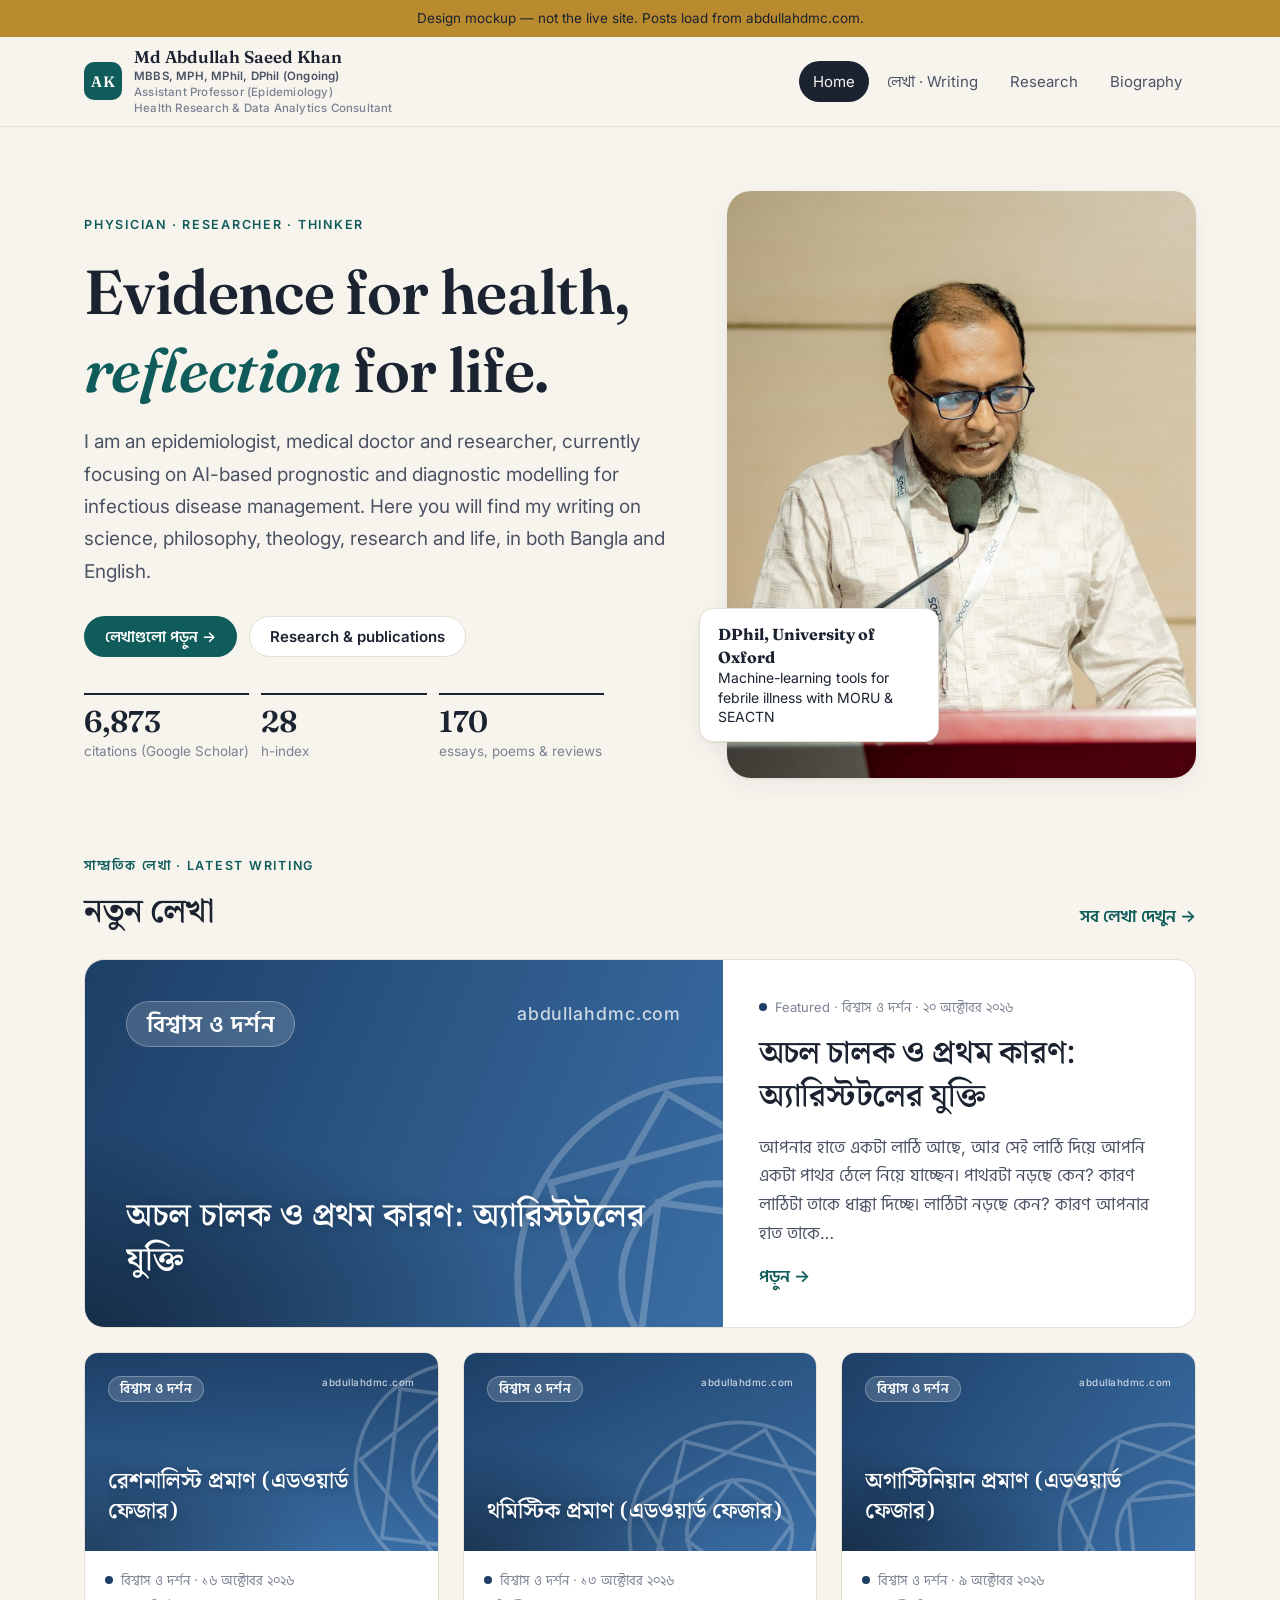
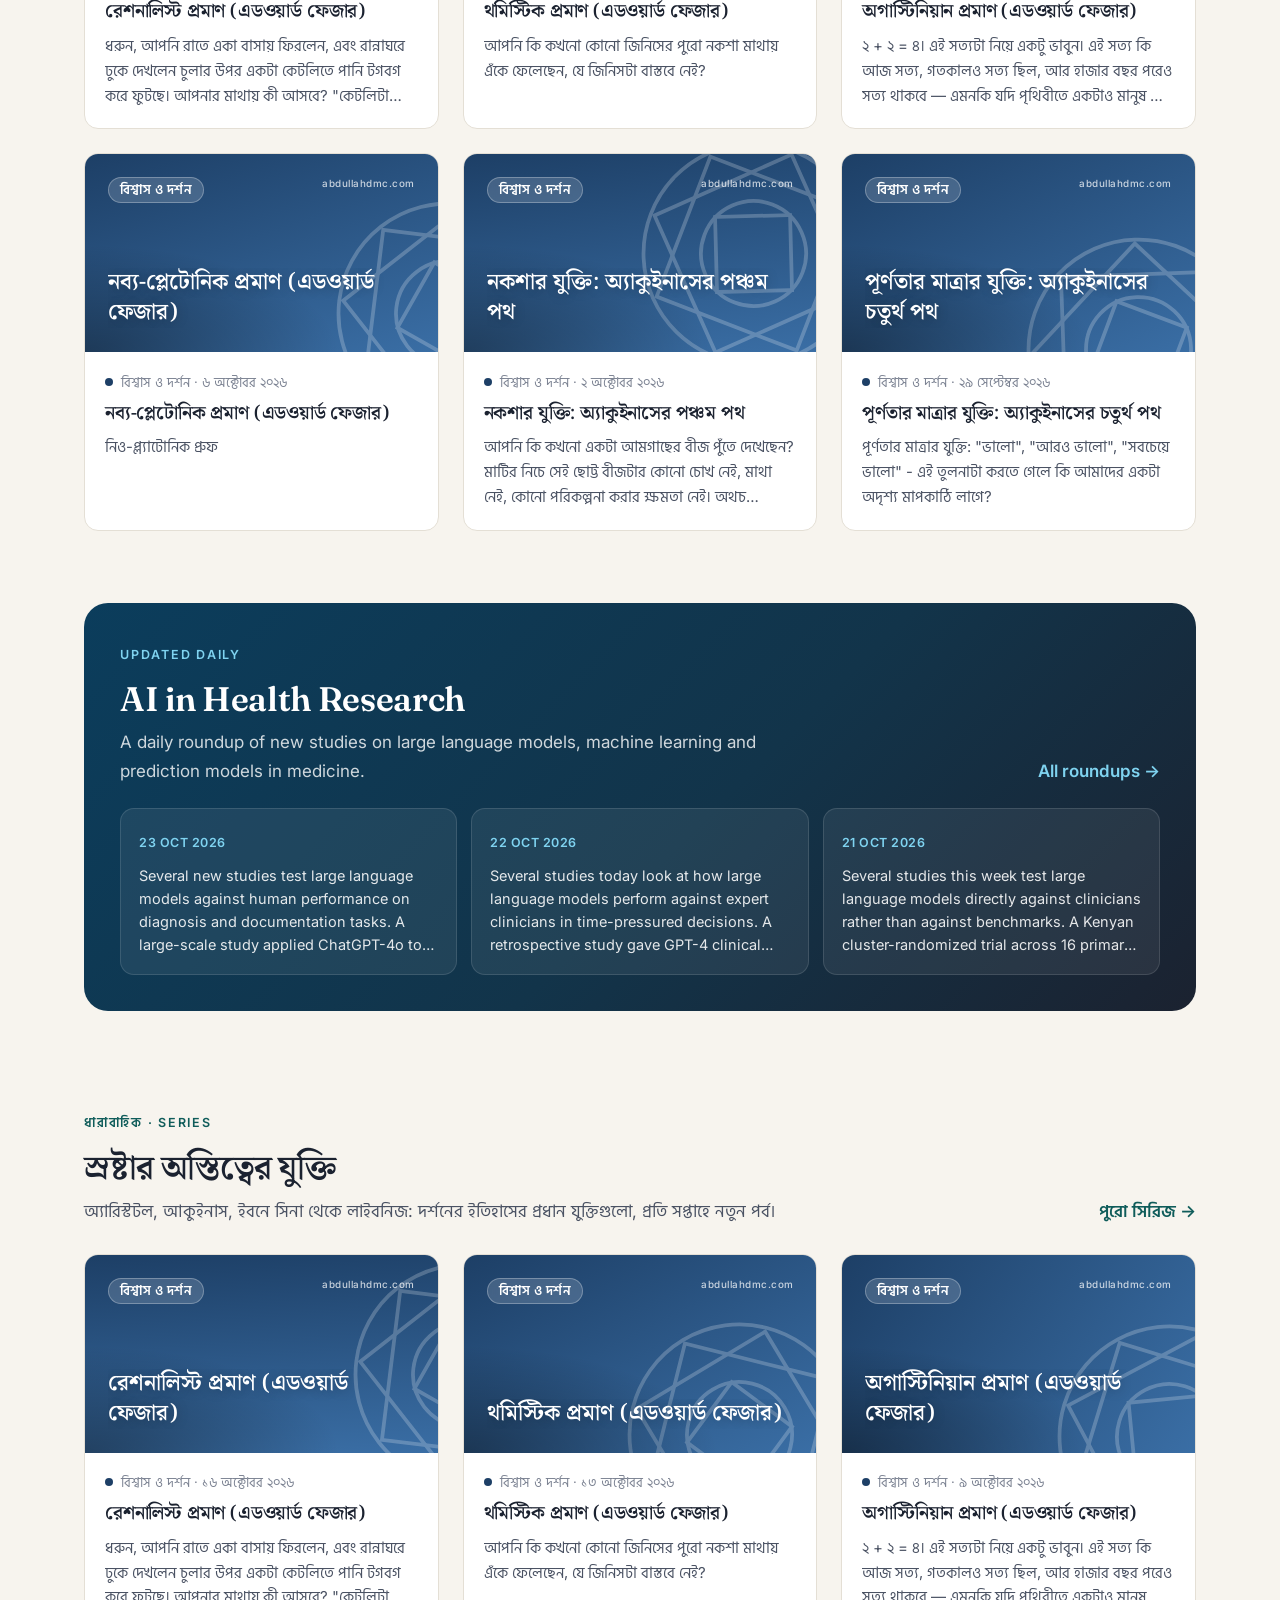
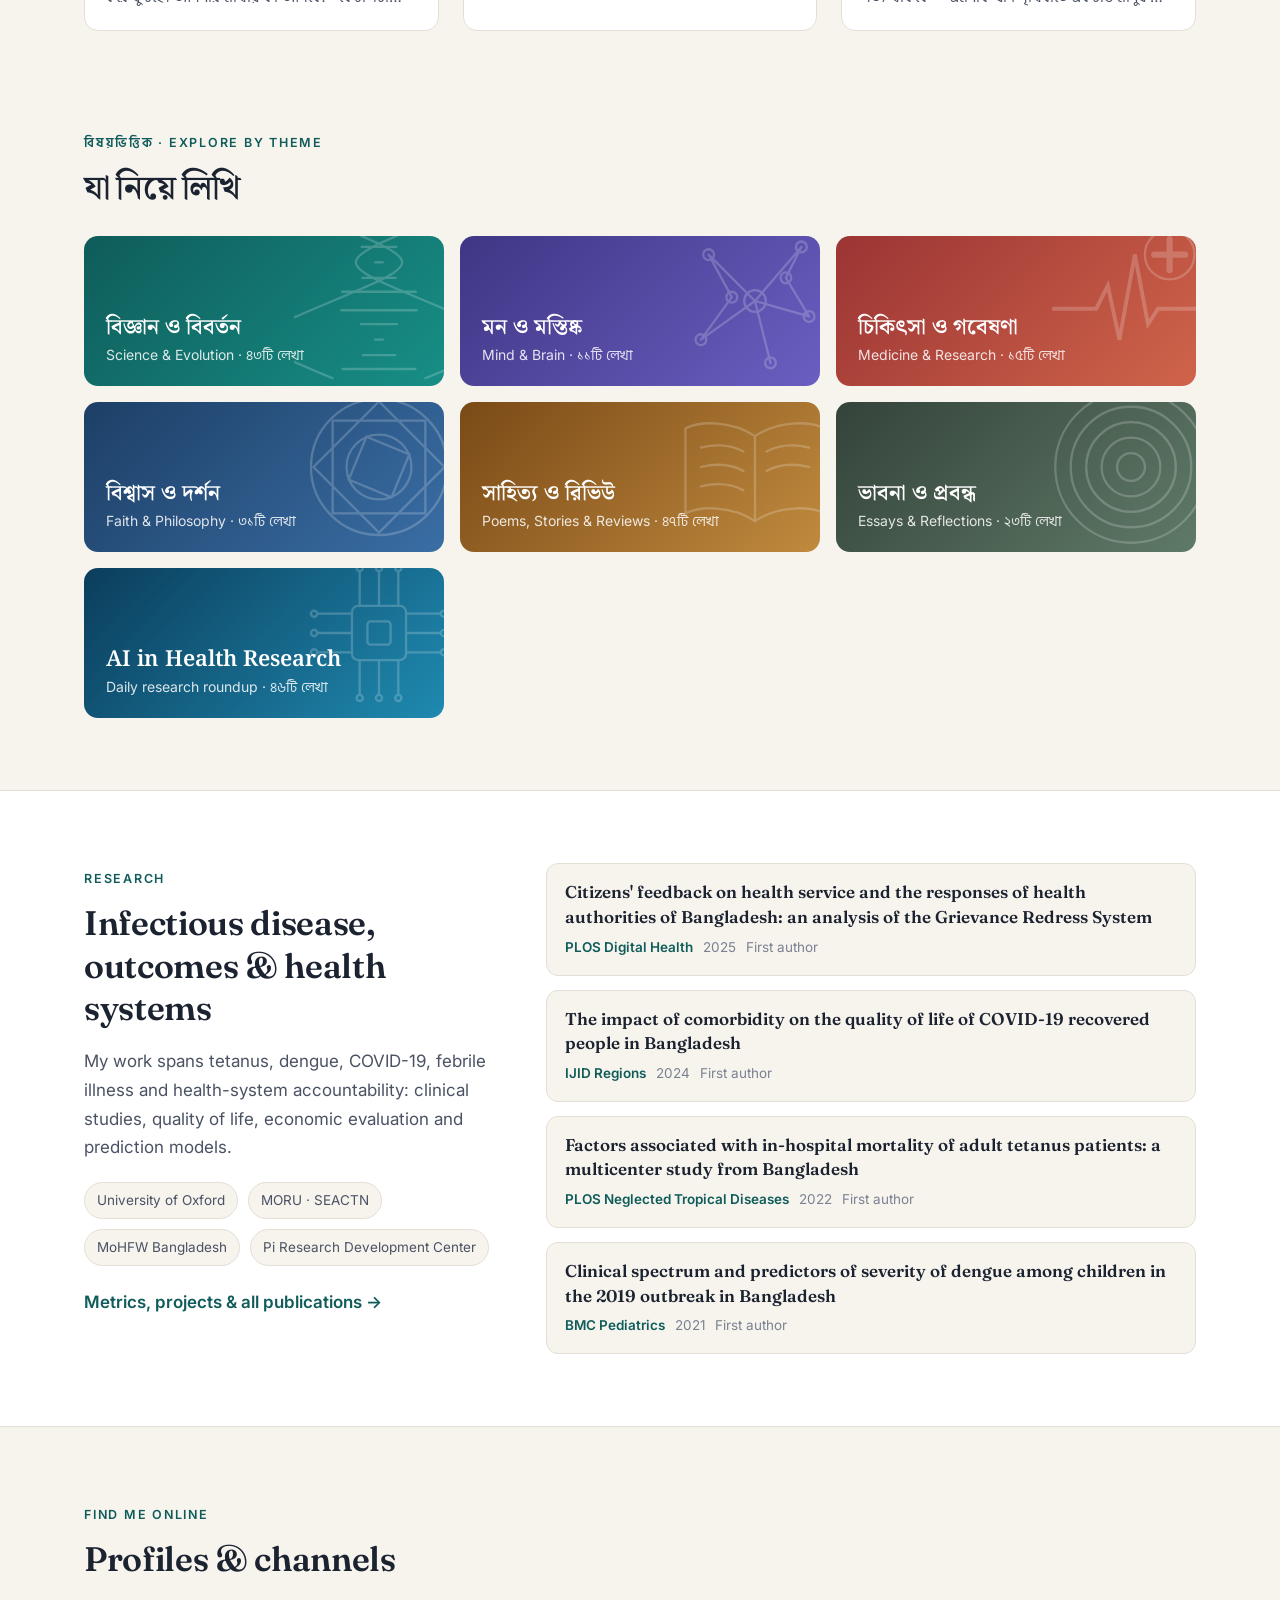
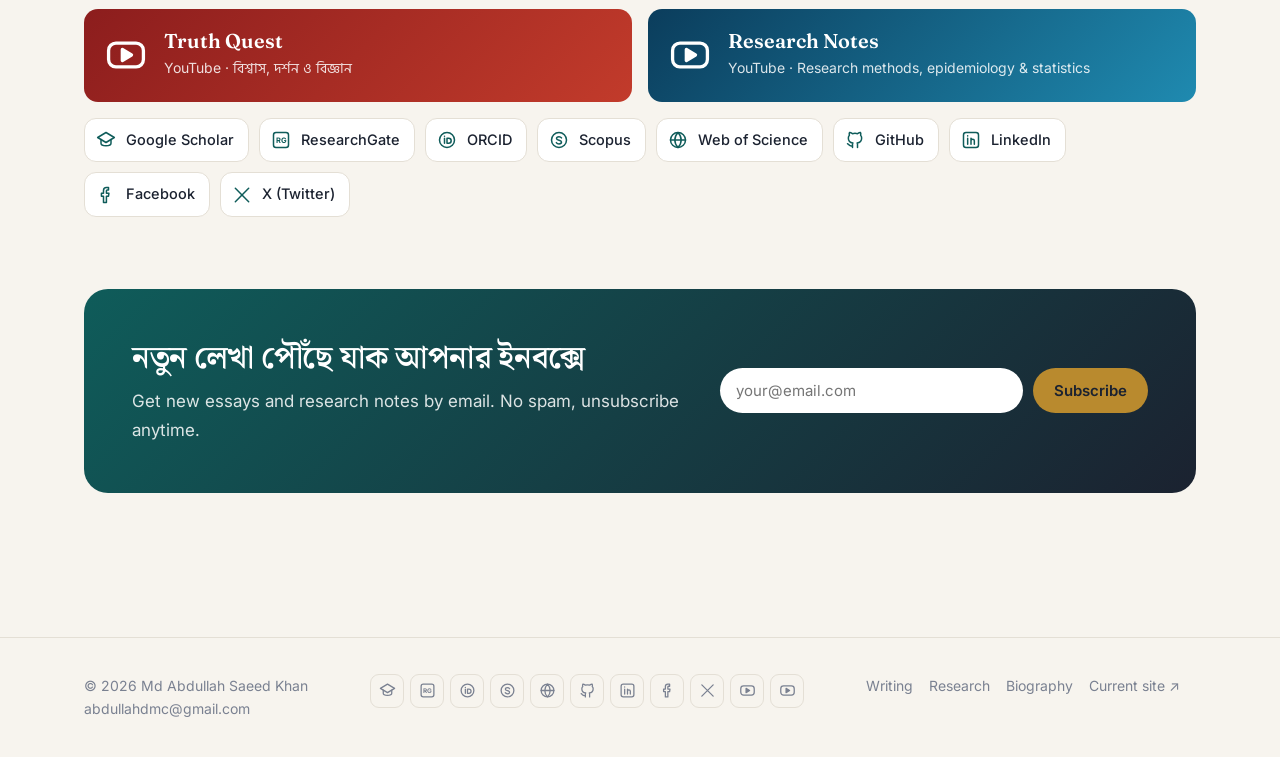
==== docs/index.html @ 5e027b59 "Drop the dot after Md in the name on every page Co-Authored-By: Claude Opus 5.5 <noreply@anthropic.c" ====
<!doctype html>
<html lang="en">
<head>
<meta charset="utf-8">
<meta name="viewport" content="width=device-width, initial-scale=1">
<title>Md Abdullah Saeed Khan</title>
<meta name="description" content="Physician, epidemiologist and writer. Research on infectious disease and public health, and essays in Bangla on science, mind and faith.">
<link rel="preconnect" href="https://fonts.googleapis.com"><link rel="preconnect" href="https://fonts.gstatic.com" crossorigin>
<link href="https://fonts.googleapis.com/css2?family=Fraunces:ital,opsz,wght@0,9..144,500;0,9..144,600;1,9..144,500&family=Hind+Siliguri:wght@400;500;600&family=Inter:wght@400;500;600&family=Noto+Serif+Bengali:wght@500;600&display=swap" rel="stylesheet">
<link rel="stylesheet" href="assets/style.css">
</head>
<body>
<div id="site-header"></div>

<section class="hero"><div class="wrap hero-grid">
  <div>
    <span class="eyebrow">Physician · Researcher · Thinker</span>
    <h1>Evidence for health,<br><em>reflection</em> for life.</h1>
    <p class="lede">I am an epidemiologist, medical doctor and researcher, currently focusing on AI-based prognostic and diagnostic modelling for infectious disease management. Here you will find my writing on science, philosophy, theology, research and life, in both Bangla and English.</p>
    <div class="hero-actions">
      <a class="btn btn-primary" href="writing.html">লেখাগুলো পড়ুন →</a>
      <a class="btn btn-ghost" href="research.html">Research &amp; publications</a>
    </div>
    <div class="stats">
      <div class="stat"><b id="cites">6,873</b><span>citations (Google Scholar)</span></div>
      <div class="stat"><b id="hidx">28</b><span>h-index</span></div>
      <div class="stat"><b id="post-count">160</b><span>essays, poems &amp; reviews</span></div>
    </div>
  </div>
  <div class="hero-visual">
    <div class="portrait photo" style="background-image:url(assets/portrait.jpg)" role="img" aria-label="Dr. Md Abdullah Saeed Khan speaking at a conference"></div>
    <div class="badge"><b>DPhil, University of Oxford</b>Machine-learning tools for febrile illness with MORU &amp; SEACTN</div>
  </div>
</div></section>

<section class="section" style="padding-top:32px"><div class="wrap">
  <div class="section-head">
    <div><span class="eyebrow">সাম্প্রতিক লেখা · Latest writing</span><h2>নতুন লেখা</h2></div>
    <a class="link-more" href="writing.html">সব লেখা দেখুন →</a>
  </div>
  <div id="feature"></div>
  <div class="grid" id="latest"></div>
</div></section>

<section class="section" style="padding-top:0"><div class="wrap">
  <div class="ai-strip">
    <div class="section-head" style="margin-bottom:0">
      <div><span class="eyebrow">Updated daily</span><h2>AI in Health Research</h2>
        <p style="margin:8px 0 0;opacity:.8;max-width:40em">A daily roundup of new studies on large language models, machine learning and prediction models in medicine.</p></div>
      <a class="link-more" href="writing.html?theme=ai">All roundups →</a>
    </div>
    <div class="ai-list" id="ai-list"></div>
  </div>
</div></section>

<section class="section" style="padding-top:24px"><div class="wrap">
  <div class="section-head">
    <div><span class="eyebrow">ধারাবাহিক · Series</span><h2>স্রষ্টার অস্তিত্বের যুক্তি</h2>
      <p style="margin:8px 0 0;color:var(--ink-2)">অ্যারিস্টটল, আকুইনাস, ইবনে সিনা থেকে লাইবনিজ: দর্শনের ইতিহাসের প্রধান যুক্তিগুলো, প্রতি সপ্তাহে নতুন পর্ব।</p></div>
    <a class="link-more" href="writing.html?tag=স্রষ্টার অস্তিত্বের যুক্তি">পুরো সিরিজ →</a>
  </div>
  <div class="grid" id="series"></div>
</div></section>

<section class="section" style="padding-top:24px"><div class="wrap">
  <div class="section-head"><div><span class="eyebrow">বিষয়ভিত্তিক · Explore by theme</span><h2>যা নিয়ে লিখি</h2></div></div>
  <div class="themes" id="themes"></div>
</div></section>

<section class="section band" id="research"><div class="wrap research">
  <div class="intro">
    <span class="eyebrow">Research</span>
    <h2 style="font-size:clamp(26px,3.2vw,34px);margin:10px 0 14px">Infectious disease, outcomes &amp; health systems</h2>
    <p>My work spans tetanus, dengue, COVID-19, febrile illness and health-system accountability: clinical studies, quality of life, economic evaluation and prediction models.</p>
    <div class="affil"><span>University of Oxford</span><span>MORU · SEACTN</span><span>MoHFW Bangladesh</span><span>Pi Research Development Center</span></div>
    <p style="margin-top:22px"><a class="link-more" href="research.html">Metrics, projects &amp; all publications →</a></p>
  </div>
  <ul class="pubs">
    <li class="pub"><a href="https://doi.org/10.1371/journal.pdig.0000967" target="_blank" rel="noopener"><span class="pub-title">Citizens' feedback on health service and the responses of health authorities of Bangladesh: an analysis of the Grievance Redress System</span>
      <div class="pub-meta"><span class="j">PLOS Digital Health</span><span>2025</span><span>First author</span></div></a></li>
    <li class="pub"><a href="https://doi.org/10.1016/j.ijregi.2024.03.006" target="_blank" rel="noopener"><span class="pub-title">The impact of comorbidity on the quality of life of COVID-19 recovered people in Bangladesh</span>
      <div class="pub-meta"><span class="j">IJID Regions</span><span>2024</span><span>First author</span></div></a></li>
    <li class="pub"><a href="https://doi.org/10.1371/journal.pntd.0010235" target="_blank" rel="noopener"><span class="pub-title">Factors associated with in-hospital mortality of adult tetanus patients: a multicenter study from Bangladesh</span>
      <div class="pub-meta"><span class="j">PLOS Neglected Tropical Diseases</span><span>2022</span><span>First author</span></div></a></li>
    <li class="pub"><a href="https://doi.org/10.1186/s12887-021-02947-y" target="_blank" rel="noopener"><span class="pub-title">Clinical spectrum and predictors of severity of dengue among children in the 2019 outbreak in Bangladesh</span>
      <div class="pub-meta"><span class="j">BMC Pediatrics</span><span>2021</span><span>First author</span></div></a></li>
  </ul>
</div></section>

<section class="section"><div class="wrap">
  <div class="section-head"><div><span class="eyebrow">Find me online</span><h2>Profiles &amp; channels</h2></div></div>
  <div class="yt" id="yt"></div>
  <div class="links-row" id="all-links" style="margin-top:16px"></div>
</div></section>

<section class="section" style="padding-top:0"><div class="wrap">
  <div class="cta">
    <div><h2>নতুন লেখা পৌঁছে যাক আপনার ইনবক্সে</h2><p>Get new essays and research notes by email. No spam, unsubscribe anytime.</p></div>
    <form onsubmit="event.preventDefault(); this.innerHTML='<p>Mockup only. Signup will work on the live site.</p>'">
      <input type="email" placeholder="your@email.com" aria-label="Email"><button class="btn" type="submit">Subscribe</button>
    </form>
  </div>
</div></section>

<div id="site-footer"></div>
<script src="assets/posts.js"></script>
<script src="assets/feeds.js"></script>
<script src="assets/profile.js"></script>
<script src="assets/research.js"></script>
<script src="assets/site.js"></script>
<script>
  renderChrome("index.html");
  const everything = allPosts();
  const posts = everything.filter(p => p.theme !== "ai");  // daily AI roundups get their own strip
  const S = window.RESEARCH.scholar;
  document.getElementById("cites").textContent = S.citations.toLocaleString("en-US");
  document.getElementById("hidx").textContent = S.h_index;
  document.getElementById("post-count").textContent = posts.length;
  const series = posts.filter(p => p.source === "philosophy");
  const feature = series[0] || posts[0];
  const t = THEMES[feature.theme];
  document.getElementById("feature").innerHTML = `<a class="feature" href="${postURL(feature)}" style="--c1:${t.c1}">
    ${coverHTML(feature, "lg")}
    <div class="f-body"><div class="card-meta"><span class="dot"></span>Featured · ${t.bn} · ${bnDate(feature.date)}</div>
      <h3>${esc(feature.title)}</h3><p>${esc(feature.excerpt)}</p><span class="link-more">পড়ুন →</span></div></a>`;
  document.getElementById("latest").innerHTML = posts.filter(p => p !== feature).slice(0, 6).map(cardHTML).join("");
  document.getElementById("series").innerHTML = series.filter(p => p !== feature).slice(0, 3).map(cardHTML).join("");
  document.getElementById("ai-list").innerHTML = everything.filter(p => p.theme === "ai").slice(0, 3).map(p =>
    `<a href="${postURL(p)}"><span class="d">${enDate(p.date).toUpperCase()}</span><p>${esc(p.excerpt)}</p></a>`).join("");
  document.getElementById("yt").innerHTML = PROFILE.links.youtube.map(([l, u, ic, sub]) =>
    `<a href="${u}" target="_blank" rel="noopener">${linkIcon(ic)}<div><b>${l}</b><span>YouTube · ${sub}</span></div></a>`).join("");
  document.getElementById("all-links").innerHTML = linkChips([...PROFILE.links.research, ...PROFILE.links.social]);
  const counts = {};
  everything.forEach(p => counts[p.theme] = (counts[p.theme] || 0) + 1);
  document.getElementById("themes").innerHTML = Object.entries(THEMES).map(([k, th]) =>
    `<a class="theme-tile" href="writing.html?theme=${k}" style="--c1:${th.c1};--c2:${th.c2}">${motifSVG(th.motif)}
      <b>${th.bn}</b><span>${th.en} · ${bn(counts[k] || 0)}টি লেখা</span></a>`).join("");
</script>
</body>
</html>
---- docs/assets/style.css ----
:root {
  --paper: #f7f4ee;
  --surface: #ffffff;
  --ink: #1b2230;
  --ink-2: #4a5263;
  --ink-3: #7a8191;
  --line: #e4dfd5;
  --accent: #0f5c5a;
  --accent-ink: #ffffff;
  --gold: #b98a2e;
  --shadow: 0 1px 2px rgba(27, 34, 48, .06), 0 8px 24px rgba(27, 34, 48, .06);
  --radius: 14px;
  --serif: "Fraunces", "Noto Serif Bengali", Georgia, serif;
  --sans: "Inter", "Hind Siliguri", system-ui, sans-serif;
  --wrap: 1160px;
}
@media (prefers-color-scheme: dark) {
  :root:not([data-theme="light"]) {
    --paper: #12161d; --surface: #1a1f28; --ink: #ece8df; --ink-2: #b9b4aa; --ink-3: #8b877f;
    --line: #2a303b; --accent: #4fb3ab; --accent-ink: #0d1a19; --gold: #d8b25c;
    --shadow: 0 1px 2px rgba(0,0,0,.3), 0 8px 24px rgba(0,0,0,.25);
  }
}
:root[data-theme="dark"] {
  --paper: #12161d; --surface: #1a1f28; --ink: #ece8df; --ink-2: #b9b4aa; --ink-3: #8b877f;
  --line: #2a303b; --accent: #4fb3ab; --accent-ink: #0d1a19; --gold: #d8b25c;
  --shadow: 0 1px 2px rgba(0,0,0,.3), 0 8px 24px rgba(0,0,0,.25);
}

* { box-sizing: border-box; }
html { -webkit-text-size-adjust: 100%; }
body {
  margin: 0; background: var(--paper); color: var(--ink);
  font: 17px/1.7 var(--sans); overflow-x: hidden;
}
a { color: inherit; }
img { max-width: 100%; display: block; }
.wrap { max-width: var(--wrap); margin: 0 auto; padding: 0 24px; }
@media (max-width: 600px) { .wrap { padding: 0 16px; } body { font-size: 16px; } }

/* ---------- header ---------- */
.site-header {
  position: sticky; top: 0; z-index: 20;
  background: color-mix(in srgb, var(--paper) 88%, transparent);
  backdrop-filter: blur(10px); border-bottom: 1px solid var(--line);
}
.site-header .wrap { display: flex; align-items: center; gap: 24px; min-height: 68px; padding-top: 10px; padding-bottom: 10px; }
.brand { display: flex; align-items: center; gap: 12px; text-decoration: none; }
.brand-mark {
  width: 38px; height: 38px; border-radius: 10px; background: var(--accent); color: var(--accent-ink);
  display: grid; place-items: center; font: 600 15px/1 var(--serif); letter-spacing: .5px;
}
.brand-name { font: 600 17px/1.15 var(--serif); }
.brand-name small { display: block; font: 500 11.5px/1.35 var(--sans); color: var(--ink-3); letter-spacing: .2px; }
.brand-name small:first-of-type { margin-top: 3px; color: var(--ink-2); font-weight: 600; }
@media (max-width: 400px) { .site-header .brand-mark { display: none; } .brand-name { font-size: 15.5px; } .brand-name small { font-size: 10.5px; } }
.nav { margin-left: auto; display: flex; gap: 4px; }
.nav a {
  text-decoration: none; padding: 8px 14px; border-radius: 999px; font-size: 15px; color: var(--ink-2);
}
.nav a:hover { background: var(--line); color: var(--ink); }
.nav a.active { background: var(--ink); color: var(--paper); }
.menu-btn { display: none; margin-left: auto; background: none; border: 1px solid var(--line); border-radius: 10px;
  width: 42px; height: 42px; color: var(--ink); font-size: 20px; cursor: pointer; }
@media (max-width: 760px) {
  .menu-btn { display: block; }
  .nav { display: none; position: absolute; top: 100%; left: 0; right: 0; flex-direction: column;
    background: var(--paper); border-bottom: 1px solid var(--line); padding: 8px 16px 16px; }
  .nav.open { display: flex; }
  .nav a { border-radius: 10px; }
}

/* ---------- type ---------- */
h1, h2, h3 { font-family: var(--serif); font-weight: 600; line-height: 1.25; margin: 0; letter-spacing: -.01em; }
.eyebrow { font: 600 12.5px/1 var(--sans); letter-spacing: .14em; text-transform: uppercase; color: var(--accent); }
.section { padding: 72px 0; }
.section-head { display: flex; align-items: end; justify-content: space-between; gap: 16px; margin-bottom: 28px; flex-wrap: wrap; }
.section-head h2 { font-size: clamp(26px, 3.2vw, 34px); margin-top: 10px; }
.link-more { font-weight: 600; color: var(--accent); text-decoration: none; white-space: nowrap; }
.link-more:hover { text-decoration: underline; }
@media (max-width: 600px) { .section { padding: 52px 0; } }

/* ---------- buttons ---------- */
.btn { display: inline-flex; align-items: center; gap: 8px; padding: 12px 20px; border-radius: 999px;
  font: 600 15px/1 var(--sans); text-decoration: none; border: 1px solid transparent; cursor: pointer; }
.btn-primary { background: var(--accent); color: var(--accent-ink); }
.btn-primary:hover { filter: brightness(1.08); }
.btn-ghost { border-color: var(--line); color: var(--ink); background: var(--surface); }
.btn-ghost:hover { border-color: var(--ink-3); }

/* ---------- hero ---------- */
.hero { padding: 64px 0 40px; }
.hero-grid { display: grid; grid-template-columns: 1.25fr 1fr; gap: 56px; align-items: center; }
.hero h1 { font-size: clamp(38px, 5.4vw, 62px); margin: 16px 0 18px; }
.hero h1 em { font-style: italic; color: var(--accent); }
.hero .lede { font-size: 19px; color: var(--ink-2); max-width: 36em; margin: 0 0 28px; }
.hero .lede-bn { font-family: "Hind Siliguri", var(--sans); }
.hero-actions { display: flex; gap: 12px; flex-wrap: wrap; }
.stats { display: grid; grid-template-columns: repeat(3, 1fr); gap: 12px; margin-top: 36px; max-width: 520px; }
.stat { border-top: 2px solid var(--ink); padding-top: 10px; }
.stat b { display: block; font: 600 30px/1.1 var(--serif); }
.stat span { font-size: 13.5px; color: var(--ink-3); line-height: 1.35; display: block; margin-top: 4px; }
.hero-visual { position: relative; aspect-ratio: 4 / 5; }
.hero-visual .portrait {
  position: absolute; inset: 0; border-radius: 24px; overflow: hidden; box-shadow: var(--shadow);
  background: linear-gradient(160deg, #0f5c5a, #0b3b4a 60%, #1b2230);
  display: grid; place-items: center; color: rgba(255,255,255,.9);
}
.portrait .ph { text-align: center; font-size: 13px; letter-spacing: .08em; opacity: .75; text-transform: uppercase; }
.portrait .ph b { display: block; font: 600 64px/1 var(--serif); letter-spacing: 0; opacity: 1; margin-bottom: 10px; text-transform: none; }
.hero-visual .badge {
  position: absolute; left: -28px; bottom: 36px; background: var(--surface); color: var(--ink);
  border-radius: 14px; padding: 14px 18px; box-shadow: var(--shadow); font-size: 14px; line-height: 1.4; max-width: 240px;
  border: 1px solid var(--line);
}
.badge b { display: block; font-family: var(--serif); font-size: 16px; }
@media (max-width: 900px) {
  .hero-grid { grid-template-columns: 1fr; gap: 36px; }
  .hero-visual { max-width: 380px; aspect-ratio: 1 / 1; }
  .hero-visual .badge { left: 16px; bottom: -18px; }
}

/* ---------- cover (generated post image) ---------- */
.cover {
  position: relative; aspect-ratio: 16 / 9; overflow: hidden; color: #fff; isolation: isolate;
  background: linear-gradient(var(--ang, 135deg), var(--c1), var(--c2));
  container-type: inline-size;
}
.cover svg.motif { position: absolute; z-index: -1; width: 78%; height: auto; opacity: .22; color: #fff; }
.cover::after { content: ""; position: absolute; inset: 0; z-index: -1;
  background: radial-gradient(120% 90% at 0% 100%, rgba(0,0,0,.38), transparent 60%); }
.cover .c-chip { position: absolute; top: 6.5cqi; left: 6.5cqi; font: 600 max(10px, 3.6cqi)/1 var(--sans);
  letter-spacing: .04em; background: rgba(255,255,255,.16); border: 1px solid rgba(255,255,255,.28);
  padding: 1.6cqi 3cqi; border-radius: 999px; backdrop-filter: blur(4px); }
.cover .c-title { position: absolute; left: 6.5cqi; right: 8cqi; bottom: 7cqi; margin: 0;
  font: 600 6.4cqi/1.32 "Noto Serif Bengali", var(--serif);
  display: -webkit-box; -webkit-line-clamp: 3; -webkit-box-orient: vertical; overflow: hidden;
  text-shadow: 0 1px 12px rgba(0,0,0,.25); }
.cover .c-sig { position: absolute; top: 7cqi; right: 6.5cqi; font: 500 max(9px, 2.8cqi)/1 var(--sans); opacity: .75; letter-spacing: .05em; }
.cover.lg .c-title { font-size: 5.2cqi; }

/* ---------- cards ---------- */
.grid { display: grid; grid-template-columns: repeat(3, 1fr); gap: 24px; }
@media (max-width: 960px) { .grid { grid-template-columns: repeat(2, 1fr); } }
@media (max-width: 600px) { .grid { grid-template-columns: 1fr; gap: 18px; } }
.card { background: var(--surface); border: 1px solid var(--line); border-radius: var(--radius); overflow: hidden;
  text-decoration: none; display: flex; flex-direction: column; transition: transform .2s, box-shadow .2s; }
.card:hover { transform: translateY(-3px); box-shadow: var(--shadow); }
.card-body { padding: 18px 20px 20px; display: flex; flex-direction: column; gap: 8px; flex: 1; }
.card-meta { font-size: 13px; color: var(--ink-3); display: flex; gap: 8px; align-items: center; flex-wrap: wrap; }
.dot { width: 8px; height: 8px; border-radius: 50%; display: inline-block; background: var(--c1); }
.card h3 { font: 600 19px/1.4 "Noto Serif Bengali", var(--serif); }
.card p { margin: 0; color: var(--ink-2); font-size: 15px; line-height: 1.65;
  display: -webkit-box; -webkit-line-clamp: 3; -webkit-box-orient: vertical; overflow: hidden; }

.feature { display: grid; grid-template-columns: 1.35fr 1fr; gap: 0; background: var(--surface);
  border: 1px solid var(--line); border-radius: 20px; overflow: hidden; text-decoration: none; margin-bottom: 24px; }
.feature .cover { aspect-ratio: auto; min-height: 340px; }
.feature .f-body { padding: 36px; display: flex; flex-direction: column; justify-content: center; gap: 14px; }
.feature h3 { font: 600 clamp(24px, 2.6vw, 32px)/1.35 "Noto Serif Bengali", var(--serif); }
.feature p { margin: 0; color: var(--ink-2); }
@media (max-width: 860px) { .feature { grid-template-columns: 1fr; } .feature .cover { min-height: 0; aspect-ratio: 16/9; } .feature .f-body { padding: 24px; } }

/* ---------- themes ---------- */
.themes { display: grid; grid-template-columns: repeat(3, 1fr); gap: 16px; }
@media (max-width: 860px) { .themes { grid-template-columns: repeat(2, 1fr); } }
@media (max-width: 480px) { .themes { grid-template-columns: 1fr; } }
.theme-tile { position: relative; overflow: hidden; border-radius: var(--radius); padding: 22px 22px 20px; color: #fff;
  text-decoration: none; background: linear-gradient(135deg, var(--c1), var(--c2)); min-height: 150px;
  display: flex; flex-direction: column; justify-content: flex-end; isolation: isolate; transition: transform .2s; }
.theme-tile:hover { transform: translateY(-3px); }
.theme-tile svg { position: absolute; right: -20px; top: -20px; width: 170px; opacity: .2; z-index: -1; }
.theme-tile b { font: 600 22px/1.3 "Noto Serif Bengali", var(--serif); }
.theme-tile span { font-size: 14px; opacity: .85; }

/* ---------- research ---------- */
.band { background: var(--surface); border-top: 1px solid var(--line); border-bottom: 1px solid var(--line); }
.research { display: grid; grid-template-columns: 1fr 1.6fr; gap: 56px; }
.research .intro p { color: var(--ink-2); }
.pubs { list-style: none; margin: 0; padding: 0; display: grid; gap: 14px; }
.pub { border: 1px solid var(--line); border-radius: 12px; padding: 16px 18px; background: var(--paper); }
.pub a { text-decoration: none; }
.pub a:hover .pub-title { text-decoration: underline; }
.pub-title { font: 600 17px/1.45 var(--serif); display: block; }
.pub-meta { font-size: 13.5px; color: var(--ink-3); margin-top: 6px; display: flex; gap: 10px; flex-wrap: wrap; }
.pub-meta .j { color: var(--accent); font-weight: 600; }
@media (max-width: 860px) { .research { grid-template-columns: 1fr; gap: 28px; } }

.affil { display: flex; flex-wrap: wrap; gap: 10px; margin-top: 20px; }
.affil span { font-size: 13.5px; border: 1px solid var(--line); padding: 6px 12px; border-radius: 999px; background: var(--paper); color: var(--ink-2); }

/* ---------- writing page ---------- */
.page-head { padding: 56px 0 28px; }
.page-head h1 { font-size: clamp(34px, 4.6vw, 52px); margin-top: 12px; }
.page-head p { color: var(--ink-2); max-width: 40em; }
.toolbar { display: flex; gap: 12px; flex-wrap: wrap; align-items: center; margin-bottom: 28px; }
.chips { display: flex; gap: 8px; flex-wrap: wrap; }
.chip { border: 1px solid var(--line); background: var(--surface); color: var(--ink-2); border-radius: 999px; padding: 8px 14px;
  font: 500 14px/1 var(--sans); cursor: pointer; display: inline-flex; gap: 8px; align-items: center; }
.chip[aria-pressed="true"] { background: var(--ink); color: var(--paper); border-color: var(--ink); }
.chip small { opacity: .65; }
.search { margin-left: auto; position: relative; }
.search input { font: 15px var(--sans); padding: 10px 14px 10px 38px; border-radius: 999px; border: 1px solid var(--line);
  background: var(--surface); color: var(--ink); width: 260px; }
.search svg { position: absolute; left: 13px; top: 50%; transform: translateY(-50%); width: 16px; color: var(--ink-3); }
@media (max-width: 760px) { .search { margin-left: 0; width: 100%; } .search input { width: 100%; } }
.count { color: var(--ink-3); font-size: 14px; margin-bottom: 16px; }
.more-wrap { text-align: center; margin-top: 36px; }
.empty { text-align: center; padding: 60px 0; color: var(--ink-3); }

/* ---------- post page ---------- */
.post-hero { padding: 40px 0 0; }
.post-hero .cover { border-radius: 20px; }
.post-head { max-width: 760px; margin: 36px auto 0; }
.post-head h1 { font: 600 clamp(30px, 4vw, 44px)/1.35 "Noto Serif Bengali", var(--serif); margin: 14px 0; }
.post-head .card-meta { font-size: 14px; }
.byline { display: flex; gap: 12px; align-items: center; margin-top: 18px; padding-top: 18px; border-top: 1px solid var(--line); }
.byline .brand-mark { width: 42px; height: 42px; }
.byline b { display: block; font-size: 15px; }
.byline span { font-size: 13.5px; color: var(--ink-3); }
.prose { max-width: 760px; margin: 28px auto 0; font: 19px/1.95 "Hind Siliguri", var(--sans); }
.prose p { margin: 0 0 1.15em; }
.prose h2, .prose h3 { margin: 1.6em 0 .6em; font-family: "Noto Serif Bengali", var(--serif); }
.prose img { border-radius: 12px; height: auto; margin: 1em 0; }
.prose a { color: var(--accent); }
.prose blockquote { margin: 1.4em 0; padding: 4px 0 4px 20px; border-left: 3px solid var(--gold); color: var(--ink-2); font-style: italic; }
.prose .loading { color: var(--ink-3); }
@media (max-width: 600px) { .prose { font-size: 17.5px; line-height: 1.9; } }
.post-foot { max-width: 760px; margin: 40px auto 0; display: flex; gap: 8px; flex-wrap: wrap; }
.tag { font-size: 13.5px; padding: 6px 12px; border-radius: 999px; background: var(--surface); border: 1px solid var(--line); color: var(--ink-2); }

/* ---------- about ---------- */
.about-grid { display: grid; grid-template-columns: 320px 1fr; gap: 56px; align-items: start; }
.about-grid .portrait { position: relative; aspect-ratio: 4/5; border-radius: 20px; }
.about-grid .prose { margin: 0; max-width: none; font-family: var(--sans); font-size: 18px; line-height: 1.8; }
.timeline { list-style: none; padding: 0; margin: 24px 0 0; border-left: 2px solid var(--line); }
.timeline li { padding: 0 0 18px 20px; position: relative; }
.timeline li::before { content: ""; position: absolute; left: -7px; top: 8px; width: 12px; height: 12px; border-radius: 50%; background: var(--accent); }
.timeline b { display: block; font-family: var(--serif); }
.timeline span { color: var(--ink-3); font-size: 14.5px; }
@media (max-width: 860px) { .about-grid { grid-template-columns: 1fr; gap: 28px; } .about-grid .portrait { max-width: 300px; } }

/* ---------- newsletter + footer ---------- */
.cta { border-radius: 24px; padding: 48px; color: #fff; background: linear-gradient(135deg, #0f5c5a, #1b2230);
  display: grid; grid-template-columns: 1.3fr 1fr; gap: 32px; align-items: center; }
.cta h2 { font-size: clamp(24px, 3vw, 32px); }
.cta p { opacity: .85; margin: 10px 0 0; }
.cta form { display: flex; gap: 10px; flex-wrap: wrap; }
.cta input { flex: 1; min-width: 200px; font: 15px var(--sans); padding: 13px 16px; border-radius: 999px; border: 0; }
.cta .btn { background: var(--gold); color: #1b2230; }
@media (max-width: 760px) { .cta { grid-template-columns: 1fr; padding: 30px 22px; } }
.site-footer { border-top: 1px solid var(--line); margin-top: 72px; padding: 36px 0; color: var(--ink-3); font-size: 14px; }
.site-footer .wrap { display: flex; justify-content: space-between; gap: 16px; flex-wrap: wrap; }
.site-footer a { text-decoration: none; margin-right: 16px; }
.site-footer a:hover { color: var(--ink); }

.mock-note { background: var(--gold); color: #1b2230; text-align: center; font-size: 13.5px; padding: 7px 16px; }

/* ---------- photo ---------- */
.portrait.photo { background: #ddd center / cover no-repeat; }
.portrait.photo .ph { display: none; }

/* ---------- profile links ---------- */
.links-row { display: flex; flex-wrap: wrap; gap: 10px; }
.profile-link { display: inline-flex; align-items: center; gap: 10px; padding: 9px 14px 9px 11px; border-radius: 12px;
  border: 1px solid var(--line); background: var(--surface); text-decoration: none; font-size: 14.5px; font-weight: 500; transition: border-color .2s, transform .2s; }
.profile-link:hover { border-color: var(--accent); transform: translateY(-1px); }
.profile-link svg { width: 20px; height: 20px; color: var(--accent); flex: none; }
.profile-link small { display: block; font-size: 12px; color: var(--ink-3); font-weight: 400; }
.footer-icons { display: flex; gap: 6px; flex-wrap: wrap; }
.footer-icons a { margin: 0; width: 34px; height: 34px; display: grid; place-items: center; border-radius: 9px; border: 1px solid var(--line); }
.footer-icons a:hover { border-color: var(--accent); color: var(--accent); }
.footer-icons svg { width: 17px; height: 17px; }
.yt { display: grid; grid-template-columns: repeat(2, 1fr); gap: 16px; }
.yt a { display: flex; gap: 16px; align-items: center; padding: 20px; border-radius: var(--radius); text-decoration: none; color: #fff;
  background: linear-gradient(135deg, #8c1d1d, #c23b2b); }
.yt a:nth-child(2) { background: linear-gradient(135deg, #0b3d5c, #1f8ab0); }
.yt svg { width: 44px; height: 44px; flex: none; }
.yt b { font: 600 20px/1.2 var(--serif); display: block; }
.yt span { font-size: 14px; opacity: .85; }
@media (max-width: 600px) { .yt { grid-template-columns: 1fr; } }

/* ---------- metrics ---------- */
.metrics { display: grid; grid-template-columns: repeat(4, 1fr) 1.6fr; gap: 14px; }
.metric { background: var(--surface); border: 1px solid var(--line); border-radius: var(--radius); padding: 18px 18px 16px; }
.metric b { display: block; font: 600 34px/1.05 var(--serif); }
.metric .lbl { font-size: 13.5px; color: var(--ink-2); font-weight: 600; margin-top: 6px; display: block; }
.metric .sub { font-size: 12.5px; color: var(--ink-3); display: block; margin-top: 2px; }
.metric.chart { padding-bottom: 10px; }
.bars { display: flex; align-items: flex-end; gap: 6px; height: 86px; margin-top: 10px; }
.bars div { flex: 1; background: var(--accent); border-radius: 4px 4px 0 0; min-height: 3px; opacity: .85; }
.bars div:last-child { opacity: 1; }
.bars-x { display: flex; gap: 6px; font-size: 11px; color: var(--ink-3); margin-top: 4px; }
.bars-x span { flex: 1; text-align: center; }
.metrics-note { font-size: 13px; color: var(--ink-3); margin-top: 12px; display: flex; gap: 14px; flex-wrap: wrap; }
.metrics-note a { color: var(--accent); }
@media (max-width: 960px) { .metrics { grid-template-columns: repeat(2, 1fr); } .metric.chart { grid-column: 1 / -1; } }

/* ---------- projects & grants ---------- */
.cards2 { display: grid; grid-template-columns: repeat(auto-fill, minmax(300px, 1fr)); gap: 16px; }
@media (max-width: 400px) { .cards2 { grid-template-columns: 1fr; } }
.box { background: var(--surface); border: 1px solid var(--line); border-radius: var(--radius); padding: 20px; display: flex; flex-direction: column; gap: 8px; }
.box h3 { font: 600 17.5px/1.45 var(--serif); }
.box .meta { font-size: 13.5px; color: var(--ink-3); }
.pill { align-self: flex-start; display: inline-block; font-size: 12px; font-weight: 600; padding: 4px 10px; border-radius: 999px; background: color-mix(in srgb, var(--accent) 14%, transparent); color: var(--accent); }
.pill.gold { background: color-mix(in srgb, var(--gold) 18%, transparent); color: var(--gold); }
.amount { font: 600 20px/1.2 var(--serif); }

/* ---------- publication list ---------- */
.pub-tabs { display: flex; gap: 8px; flex-wrap: wrap; align-items: center; margin-bottom: 20px; }
.year-h { font: 600 15px/1 var(--sans); color: var(--ink-3); letter-spacing: .08em; margin: 28px 0 10px; display: flex; align-items: center; gap: 12px; }
.year-h::after { content: ""; flex: 1; height: 1px; background: var(--line); }
.plist { display: grid; gap: 10px; list-style: none; margin: 0; padding: 0; }
.pitem { display: grid; grid-template-columns: 46px 1fr auto; gap: 16px; align-items: center; background: var(--surface);
  border: 1px solid var(--line); border-radius: 12px; padding: 14px 16px; transition: border-color .2s; }
.pitem:hover { border-color: color-mix(in srgb, var(--accent) 45%, var(--line)); }
.picon { width: 46px; height: 46px; border-radius: 12px; display: grid; place-items: center; color: #fff; background: var(--ic, var(--accent)); }
.picon svg { width: 24px; height: 24px; }
.pitem a.pt { font: 600 16.5px/1.45 var(--serif); text-decoration: none; }
.pitem a.pt:hover { text-decoration: underline; color: var(--accent); }
.pitem .pm { font-size: 13.5px; color: var(--ink-3); margin-top: 3px; display: flex; gap: 8px; flex-wrap: wrap; align-items: center; }
.pitem .pm .j { color: var(--ink-2); font-style: italic; }
.cite { text-align: center; min-width: 74px; text-decoration: none; border-left: 1px solid var(--line); padding-left: 14px; }
.cite b { display: block; font: 600 22px/1 var(--serif); color: var(--ink); }
.cite span { font-size: 11.5px; color: var(--ink-3); letter-spacing: .04em; }
a.cite:hover b { color: var(--accent); }
@media (max-width: 600px) {
  .pitem { grid-template-columns: 38px 1fr; gap: 12px; padding: 12px; }
  .picon { width: 38px; height: 38px; } .picon svg { width: 20px; height: 20px; }
  .cite { grid-column: 2; text-align: left; border: 0; padding: 0; display: flex; gap: 6px; align-items: baseline; }
  .cite b { font-size: 16px; }
}
.chips-wrap { display: flex; flex-wrap: wrap; gap: 8px; }
.chips-wrap span { font-size: 13.5px; padding: 6px 12px; border-radius: 999px; background: var(--surface); border: 1px solid var(--line); color: var(--ink-2); }

/* ---------- biography ---------- */
.bio-hero { display: grid; grid-template-columns: 300px 1fr; gap: 48px; align-items: start; padding-top: 48px; padding-bottom: 8px; }
.bio-hero .portrait { position: relative; aspect-ratio: 4/5; border-radius: 20px; box-shadow: var(--shadow); overflow: hidden; }
.bio-hero h1 { font-size: clamp(32px, 4.4vw, 48px); margin: 12px 0 6px; }
.bio-hero .role { color: var(--ink-2); font-size: 18px; margin: 0 0 18px; }
.bio-text p { margin: 0 0 1em; }
.bio-side .contact { margin: 16px 0 0; font-size: 15px; font-weight: 600; }
.bio-side .contact a { color: var(--accent); font-weight: 500; }
.side-h { font: 600 12.5px/1 var(--sans); letter-spacing: .14em; text-transform: uppercase; color: var(--ink-3); margin: 24px 0 10px; }
.side-links { display: grid; grid-template-columns: 1fr 1fr; gap: 8px; }
.side-links .profile-link { padding: 8px 10px; font-size: 13.5px; gap: 8px; }
.side-links .profile-link svg { width: 18px; height: 18px; }
.side-yt { grid-template-columns: 1fr; gap: 10px; }
.side-yt a { padding: 14px; gap: 12px; }
.side-yt svg { width: 32px; height: 32px; }
.side-yt b { font-size: 17px; }
.side-yt span { font-size: 13px; }
@media (max-width: 860px) { .bio-hero { grid-template-columns: 1fr; gap: 24px; } .bio-hero .portrait { max-width: 260px; } }
.sub-h { font-size: clamp(22px, 2.6vw, 28px); margin: 0 0 18px; }
.affil-grid { display: grid; grid-template-columns: repeat(auto-fill, minmax(260px, 1fr)); gap: 14px; }
.tabs { display: flex; gap: 6px; flex-wrap: wrap; border-bottom: 1px solid var(--line); margin-bottom: 18px; }
.tab { background: none; border: 0; border-bottom: 2px solid transparent; padding: 10px 14px; font: 600 15px var(--sans); color: var(--ink-3); cursor: pointer; margin-bottom: -1px; }
.tab[aria-selected="true"] { color: var(--ink); border-color: var(--accent); }
.rows { list-style: none; margin: 0; padding: 0; border: 1px solid var(--line); border-radius: var(--radius); background: var(--surface); overflow: hidden; }
.rows li { display: grid; grid-template-columns: 1fr auto; gap: 4px 18px; padding: 14px 18px; border-top: 1px solid var(--line); }
.rows li:first-child { border-top: 0; }
.rows b { font-weight: 600; }
.rows .where { color: var(--ink-2); font-size: 14.5px; grid-column: 1; }
.rows .when { color: var(--ink-3); font-size: 13.5px; grid-row: 1; grid-column: 2; white-space: nowrap; }
.rows .extra { grid-column: 1 / -1; font-size: 13.5px; color: var(--ink-3); }
@media (max-width: 600px) { .rows li { grid-template-columns: 1fr; } .rows .when { grid-row: auto; grid-column: 1; } }
.two-col { display: grid; grid-template-columns: 1fr 1fr; gap: 32px; }
@media (max-width: 860px) { .two-col { grid-template-columns: 1fr; } }
.ticks { list-style: none; margin: 0; padding: 0; display: grid; gap: 10px; }
.ticks li { padding-left: 28px; position: relative; }
.ticks li::before { content: ""; position: absolute; left: 0; top: 6px; width: 16px; height: 16px; border-radius: 50%;
  background: color-mix(in srgb, var(--accent) 18%, transparent); box-shadow: inset 0 0 0 5px var(--accent); }
.ticks.gold li::before { background: color-mix(in srgb, var(--gold) 25%, transparent); box-shadow: inset 0 0 0 5px var(--gold); }
.edu { list-style: none; padding: 0; margin: 0; border-left: 2px solid var(--line); }
.edu li { padding: 0 0 22px 22px; position: relative; }
.edu li::before { content: ""; position: absolute; left: -8px; top: 6px; width: 14px; height: 14px; border-radius: 50%; background: var(--paper); border: 3px solid var(--accent); }
.edu b { display: block; font: 600 17px/1.35 var(--serif); }
.edu span { display: block; color: var(--ink-2); font-size: 14.5px; }
.edu em { font-style: normal; color: var(--gold); font-size: 13.5px; font-weight: 600; }

/* ---------- feed sections ---------- */
.ai-strip { background: linear-gradient(135deg, #0b3d5c, #12344a 55%, #1b2230); color: #fff; border-radius: 24px; padding: 36px; }
.ai-strip .eyebrow { color: #7fd3f0; }
.ai-strip h2 { color: #fff; }
.ai-strip .link-more { color: #7fd3f0; }
.ai-list { display: grid; grid-template-columns: repeat(3, 1fr); gap: 14px; margin-top: 22px; }
.ai-list a { display: block; padding: 18px; border-radius: 14px; background: rgba(255,255,255,.07); border: 1px solid rgba(255,255,255,.12); text-decoration: none; color: #fff; }
.ai-list a:hover { background: rgba(255,255,255,.12); }
.ai-list .d { font-size: 12.5px; color: #7fd3f0; font-weight: 600; letter-spacing: .04em; }
.ai-list p { margin: 8px 0 0; font-size: 14.5px; line-height: 1.6; opacity: .88; display: -webkit-box; -webkit-line-clamp: 4; -webkit-box-orient: vertical; overflow: hidden; }
@media (max-width: 860px) { .ai-list { grid-template-columns: 1fr; } .ai-strip { padding: 26px 20px; } }
.prose.en { font-family: var(--sans); font-size: 18px; line-height: 1.8; }
.refs { max-width: 760px; margin: 8px auto 0; }
.refs h3 { font-size: 18px; margin-bottom: 10px; }
.refs ol { padding-left: 20px; margin: 0; display: grid; gap: 8px; font-size: 15px; }
.refs a { color: var(--accent); }
.auto-note { max-width: 760px; margin: 20px auto 0; font-size: 13.5px; color: var(--ink-3); border: 1px dashed var(--line); border-radius: 10px; padding: 10px 14px; }
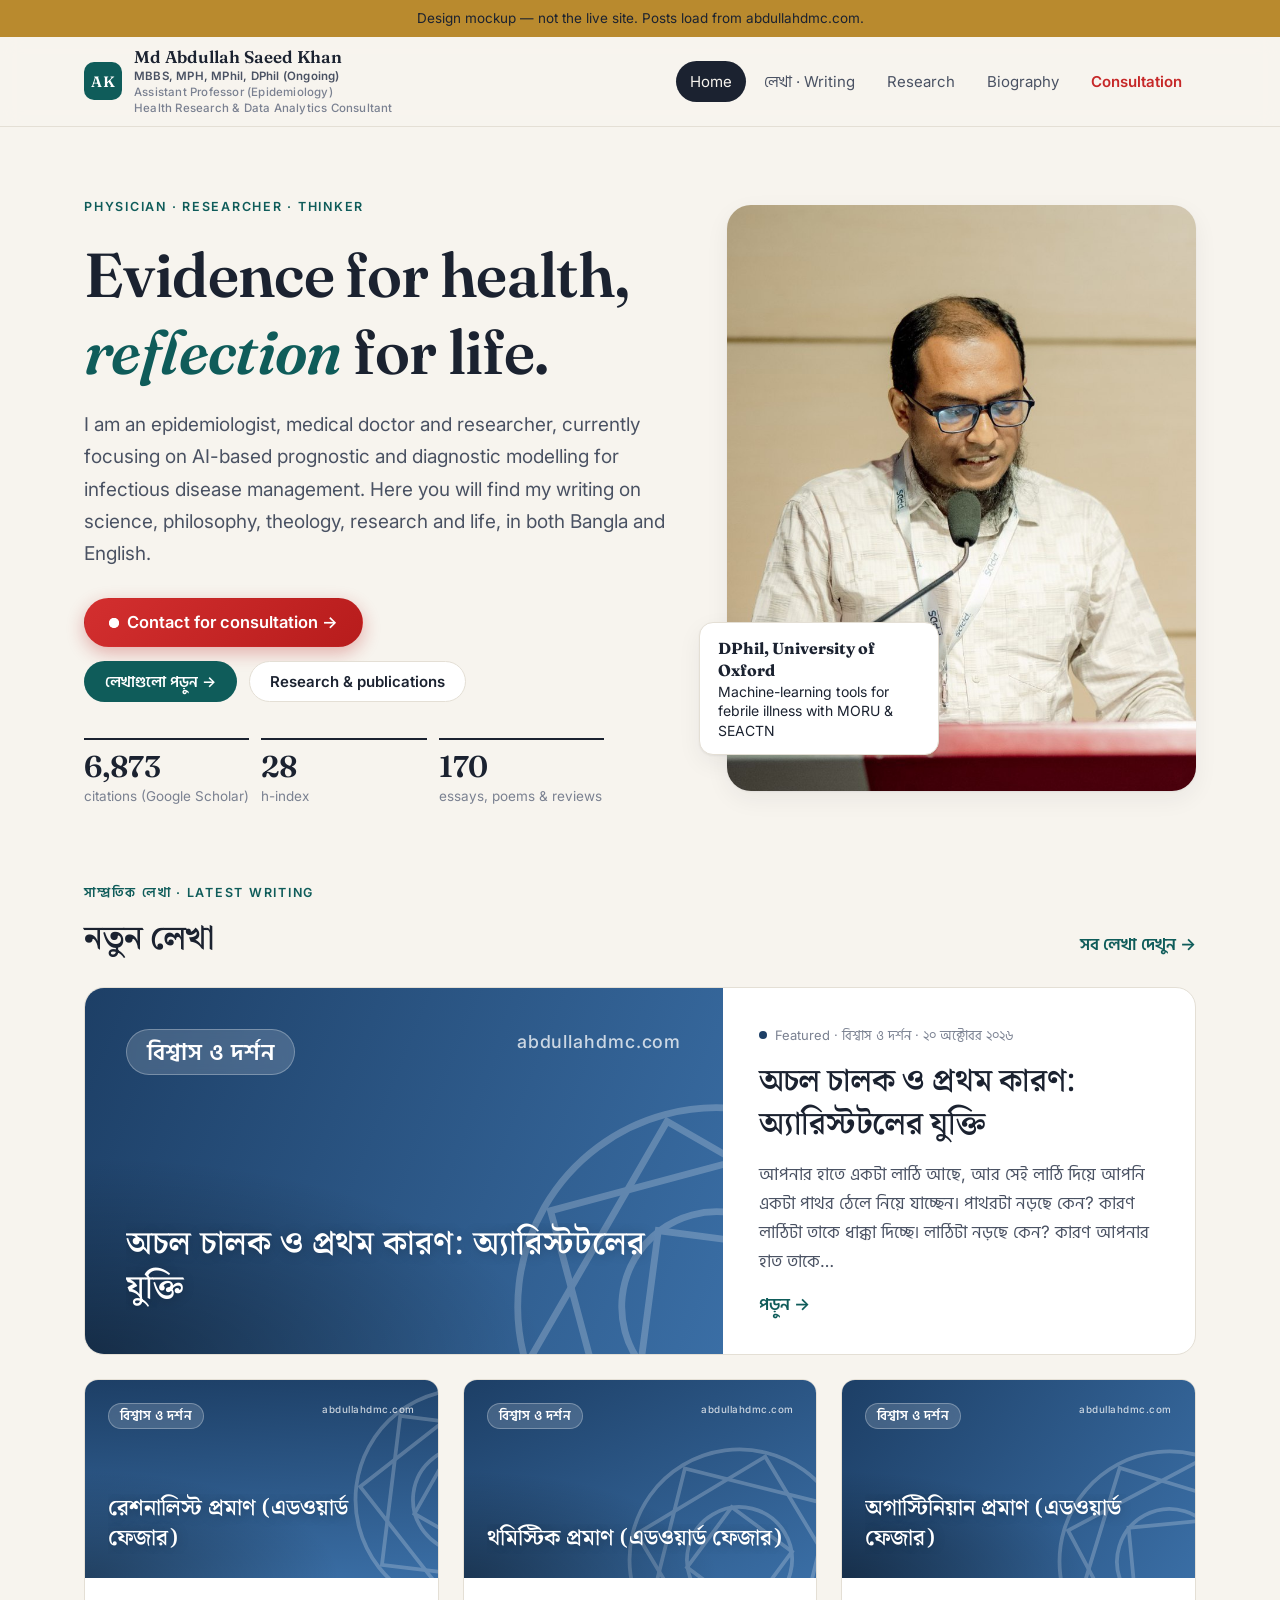
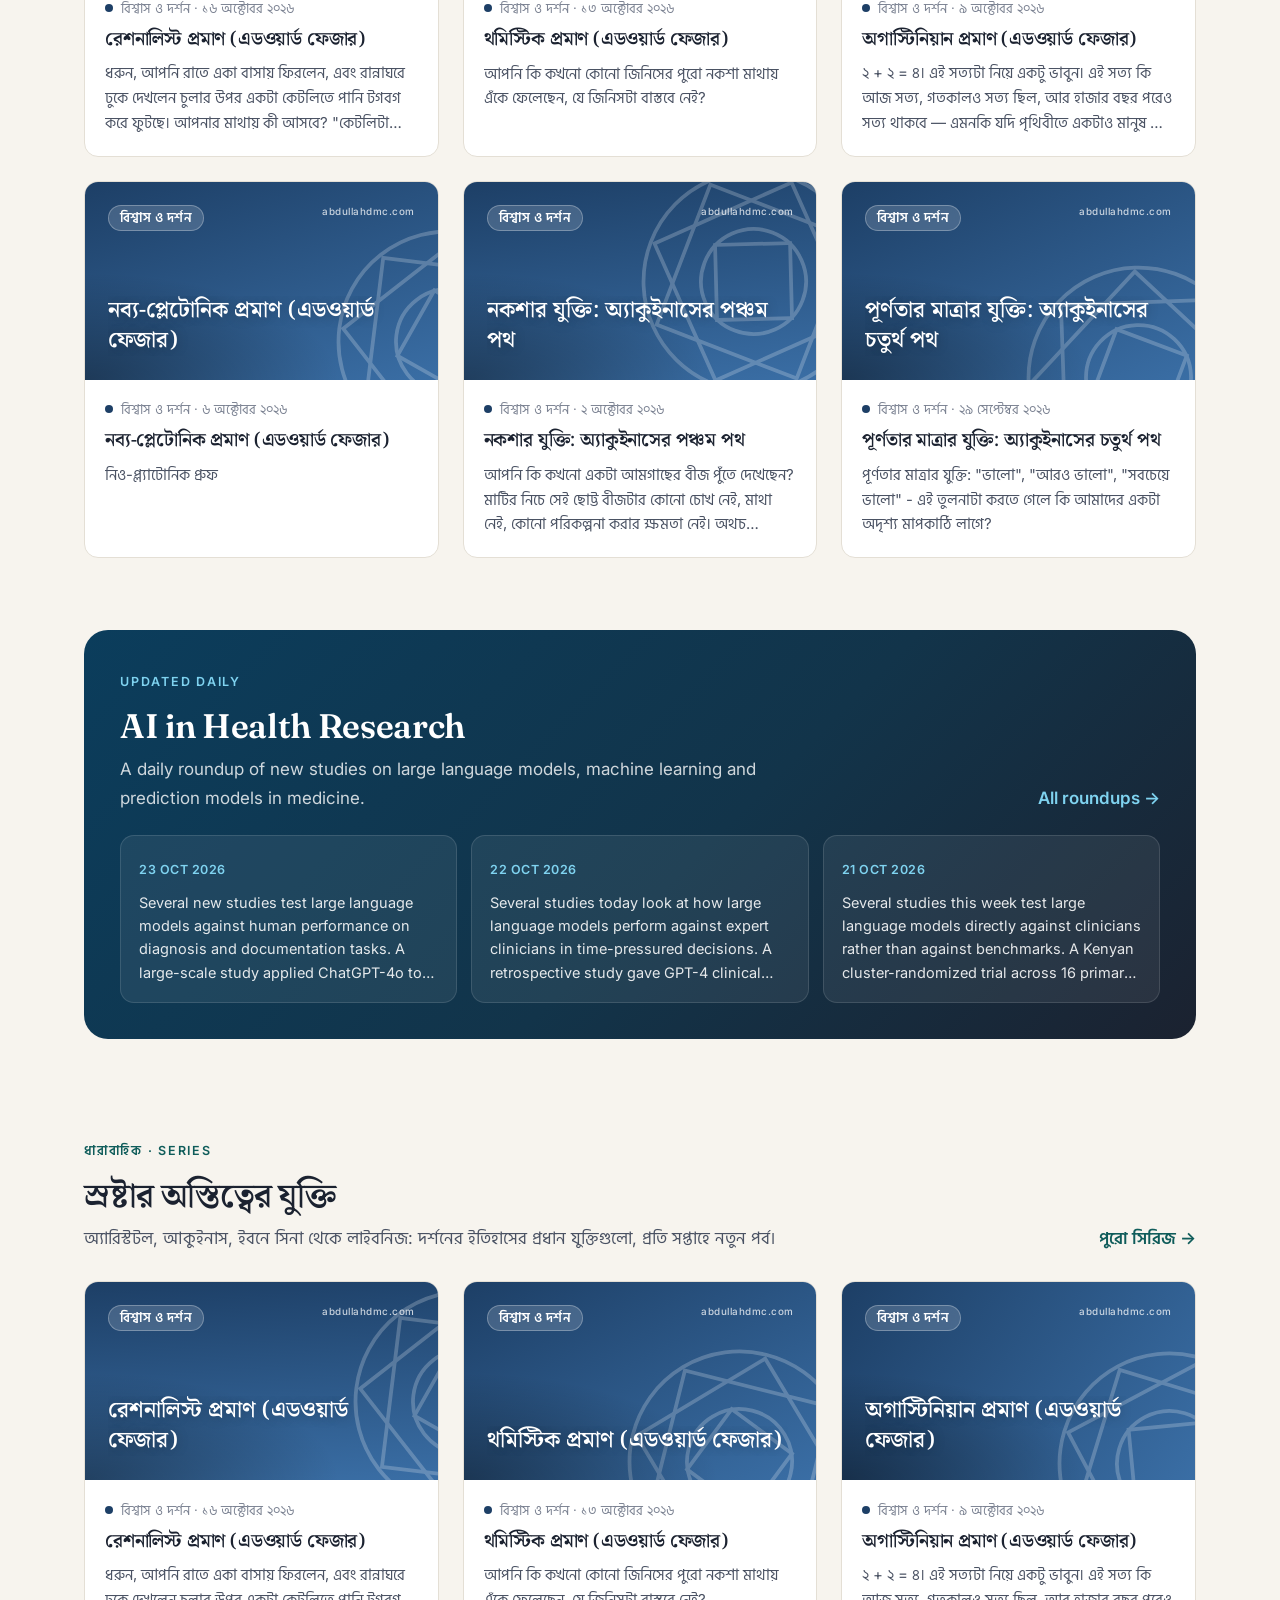
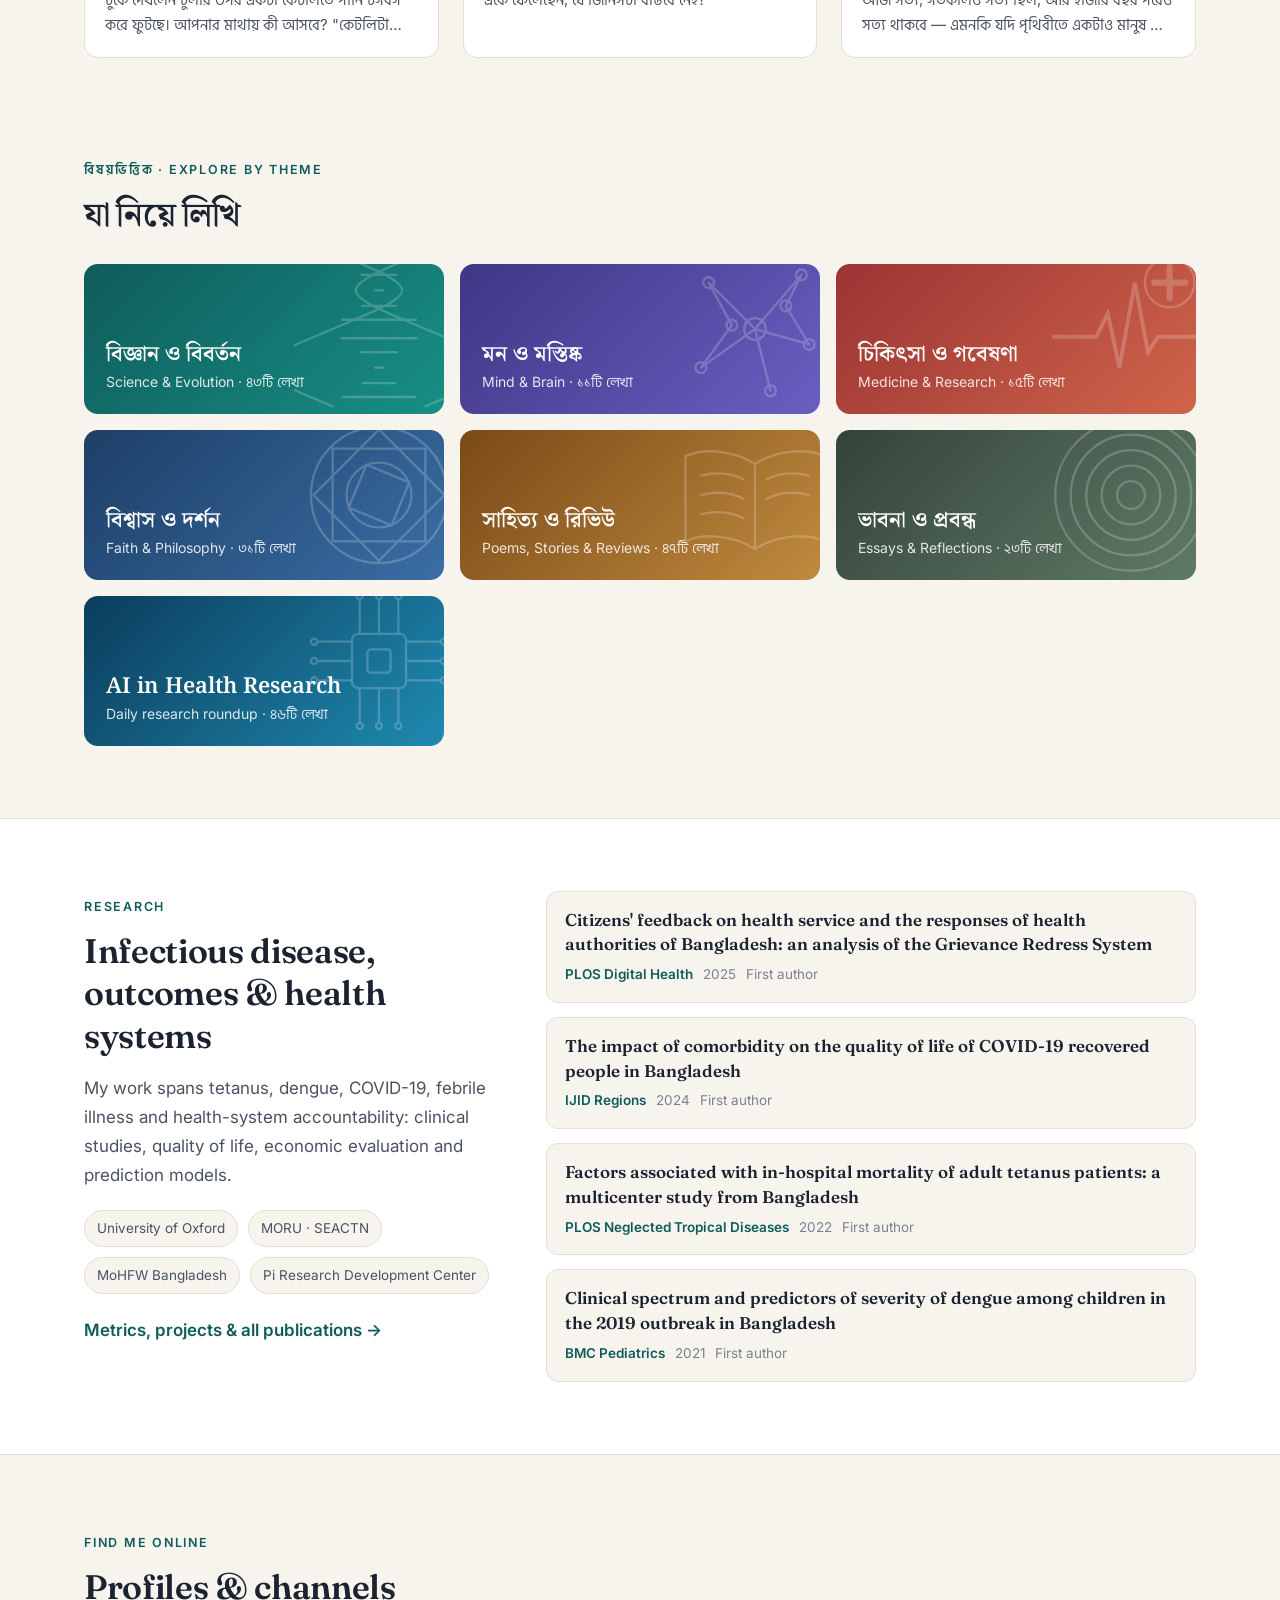
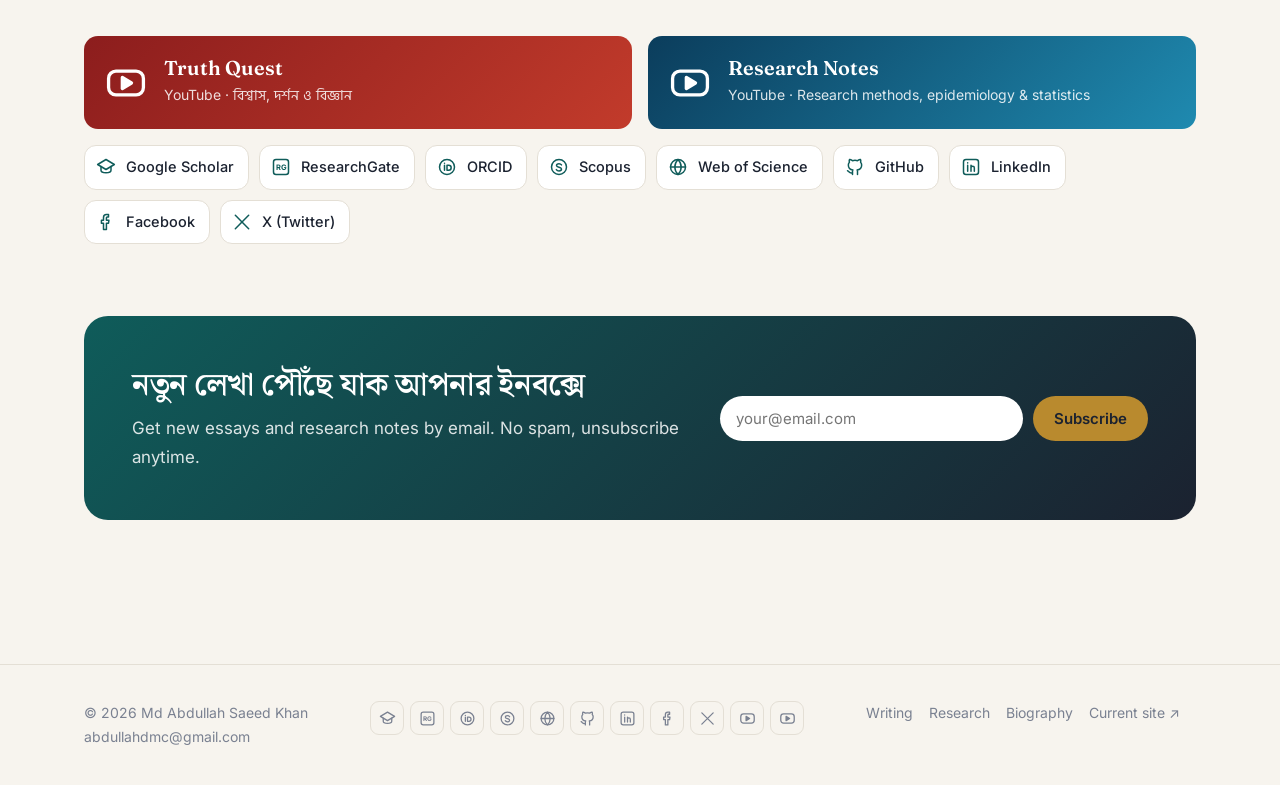
==== commit 12b29455: "Add consultation page and red 'Contact for consultation' button Co-Authored-By: Claude Opus 5.5 <nor" ====
--- a/docs/index.html
+++ b/docs/index.html
@@ -17,6 +17,7 @@
     <span class="eyebrow">Physician · Researcher · Thinker</span>
     <h1>Evidence for health,<br><em>reflection</em> for life.</h1>
     <p class="lede">I am an epidemiologist, medical doctor and researcher, currently focusing on AI-based prognostic and diagnostic modelling for infectious disease management. Here you will find my writing on science, philosophy, theology, research and life, in both Bangla and English.</p>
+    <a class="btn btn-consult" href="consultation.html"><span class="pulse" aria-hidden="true"></span>Contact for consultation →</a>
     <div class="hero-actions">
       <a class="btn btn-primary" href="writing.html">লেখাগুলো পড়ুন →</a>
       <a class="btn btn-ghost" href="research.html">Research &amp; publications</a>
--- a/docs/assets/style.css
+++ b/docs/assets/style.css
@@ -87,6 +87,15 @@
 .btn-primary:hover { filter: brightness(1.08); }
 .btn-ghost { border-color: var(--line); color: var(--ink); background: var(--surface); }
 .btn-ghost:hover { border-color: var(--ink-3); }
+.btn-consult { background: linear-gradient(135deg, #d32f2f, #b71c1c); color: #fff; padding: 15px 24px; font-size: 16.5px; margin-bottom: 14px;
+  box-shadow: 0 6px 18px rgba(183, 28, 28, .32); transition: transform .2s, box-shadow .2s; }
+.btn-consult:hover { transform: translateY(-2px); box-shadow: 0 10px 24px rgba(183, 28, 28, .4); }
+.pulse { width: 10px; height: 10px; border-radius: 50%; background: #fff; position: relative; flex: none; }
+.pulse::after { content: ""; position: absolute; inset: 0; border-radius: 50%; background: #fff; animation: pulse 1.8s ease-out infinite; }
+@keyframes pulse { from { transform: scale(1); opacity: .8; } to { transform: scale(2.8); opacity: 0; } }
+@media (prefers-reduced-motion: reduce) { .pulse::after { animation: none; } }
+.nav a.nav-consult { color: #c62828; font-weight: 600; }
+.nav a.nav-consult.active { background: #c62828; color: #fff; }
 
 /* ---------- hero ---------- */
 .hero { padding: 64px 0 40px; }
@@ -341,15 +350,11 @@
 .bio-text p { margin: 0 0 1em; }
 .bio-side .contact { margin: 16px 0 0; font-size: 15px; font-weight: 600; }
 .bio-side .contact a { color: var(--accent); font-weight: 500; }
-.side-h { font: 600 12.5px/1 var(--sans); letter-spacing: .14em; text-transform: uppercase; color: var(--ink-3); margin: 24px 0 10px; }
+.side-h { font: 600 10.5px/1 var(--sans); letter-spacing: .12em; text-transform: uppercase; color: var(--ink-3); margin: 20px 0 8px; }
+.side-links + .side-h { margin-top: 34px; }
 .side-links { display: grid; grid-template-columns: 1fr 1fr; gap: 8px; }
 .side-links .profile-link { padding: 8px 10px; font-size: 13.5px; gap: 8px; }
 .side-links .profile-link svg { width: 18px; height: 18px; }
-.side-yt { grid-template-columns: 1fr; gap: 10px; }
-.side-yt a { padding: 14px; gap: 12px; }
-.side-yt svg { width: 32px; height: 32px; }
-.side-yt b { font-size: 17px; }
-.side-yt span { font-size: 13px; }
 @media (max-width: 860px) { .bio-hero { grid-template-columns: 1fr; gap: 24px; } .bio-hero .portrait { max-width: 260px; } }
 .sub-h { font-size: clamp(22px, 2.6vw, 28px); margin: 0 0 18px; }
 .affil-grid { display: grid; grid-template-columns: repeat(auto-fill, minmax(260px, 1fr)); gap: 14px; }
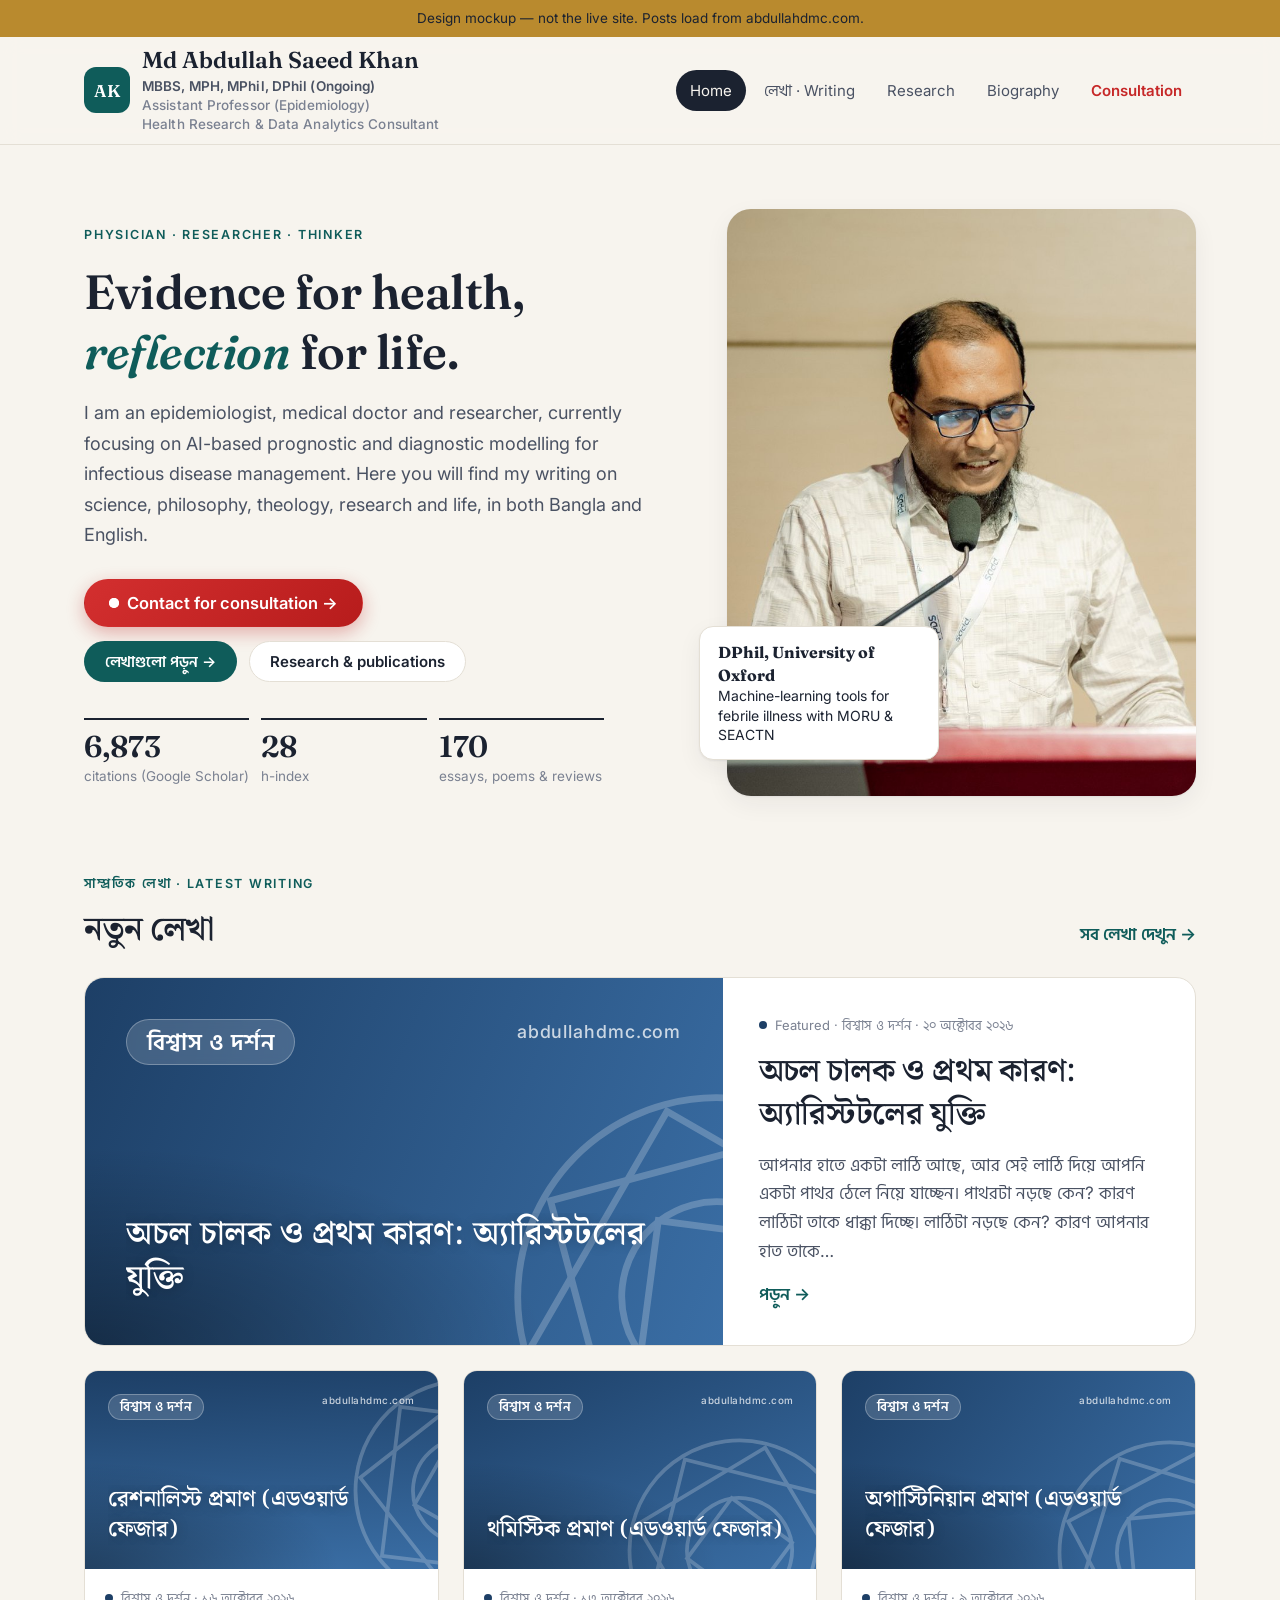
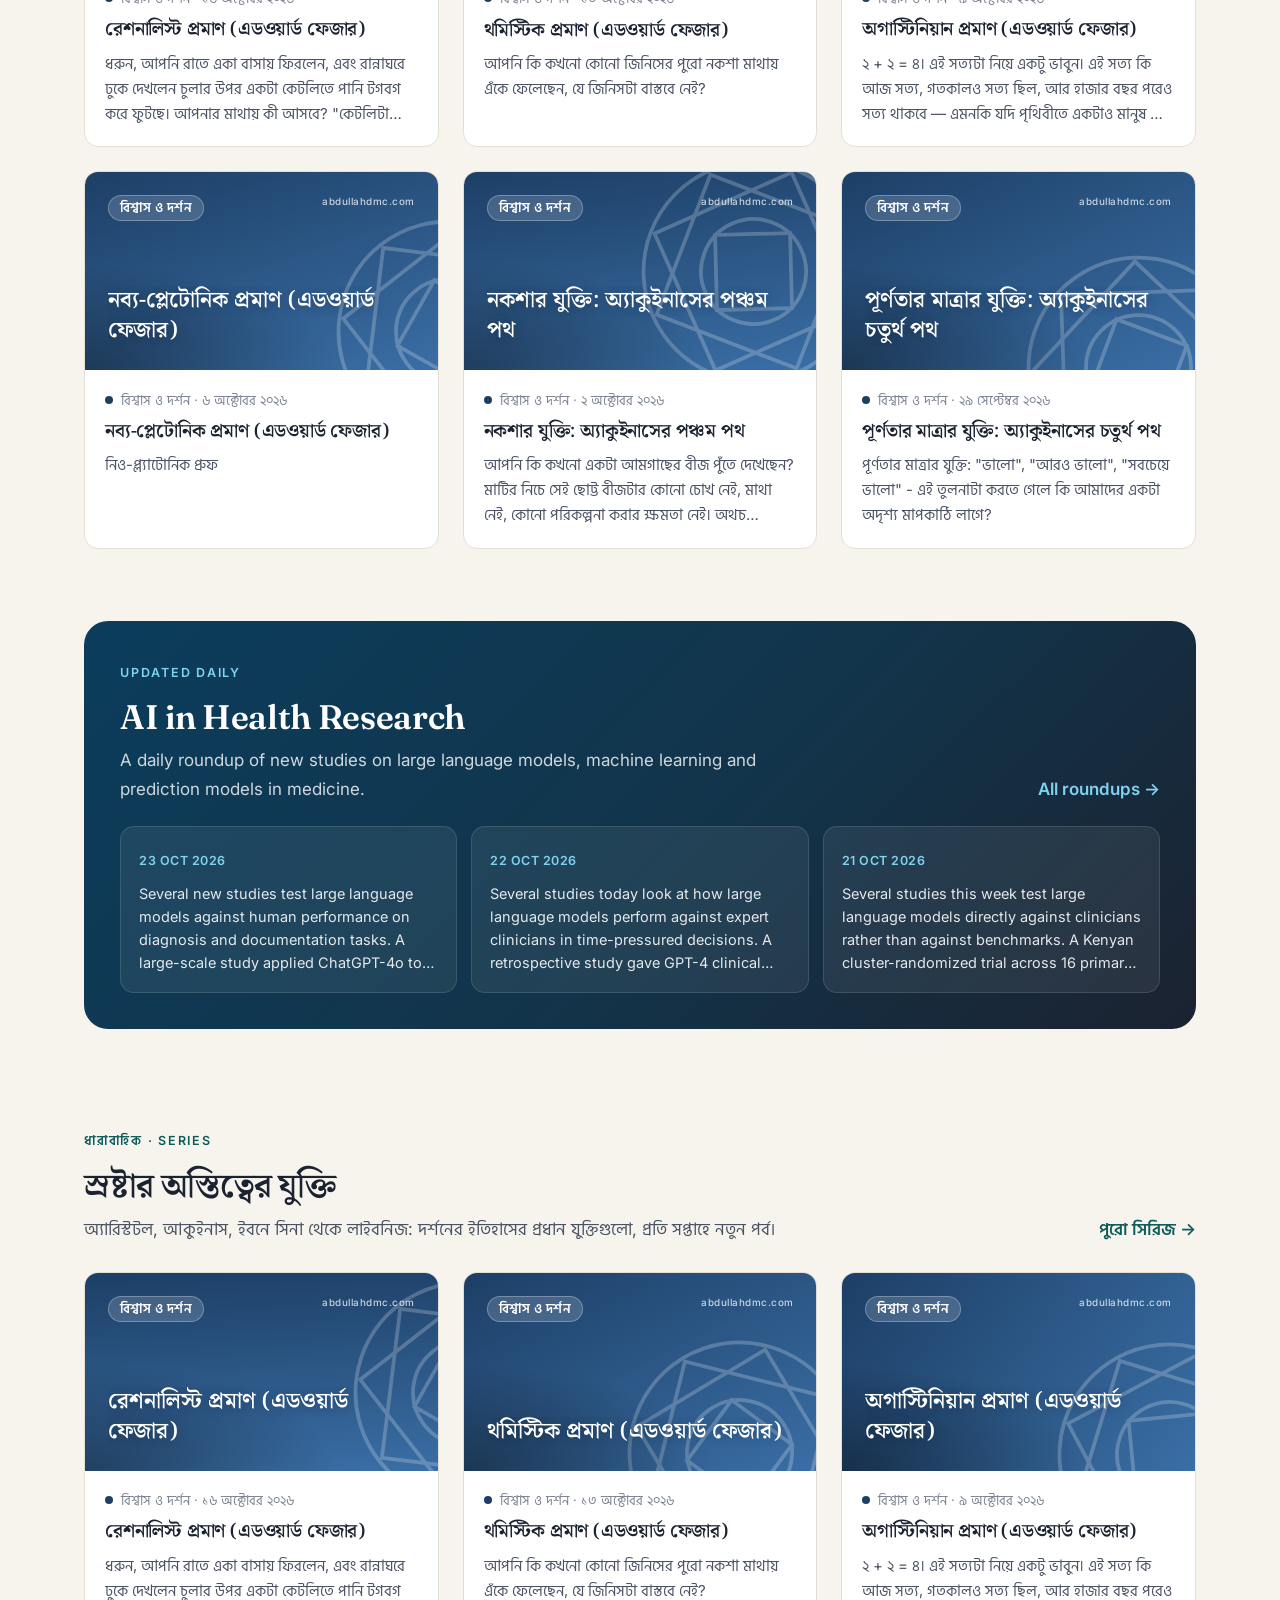
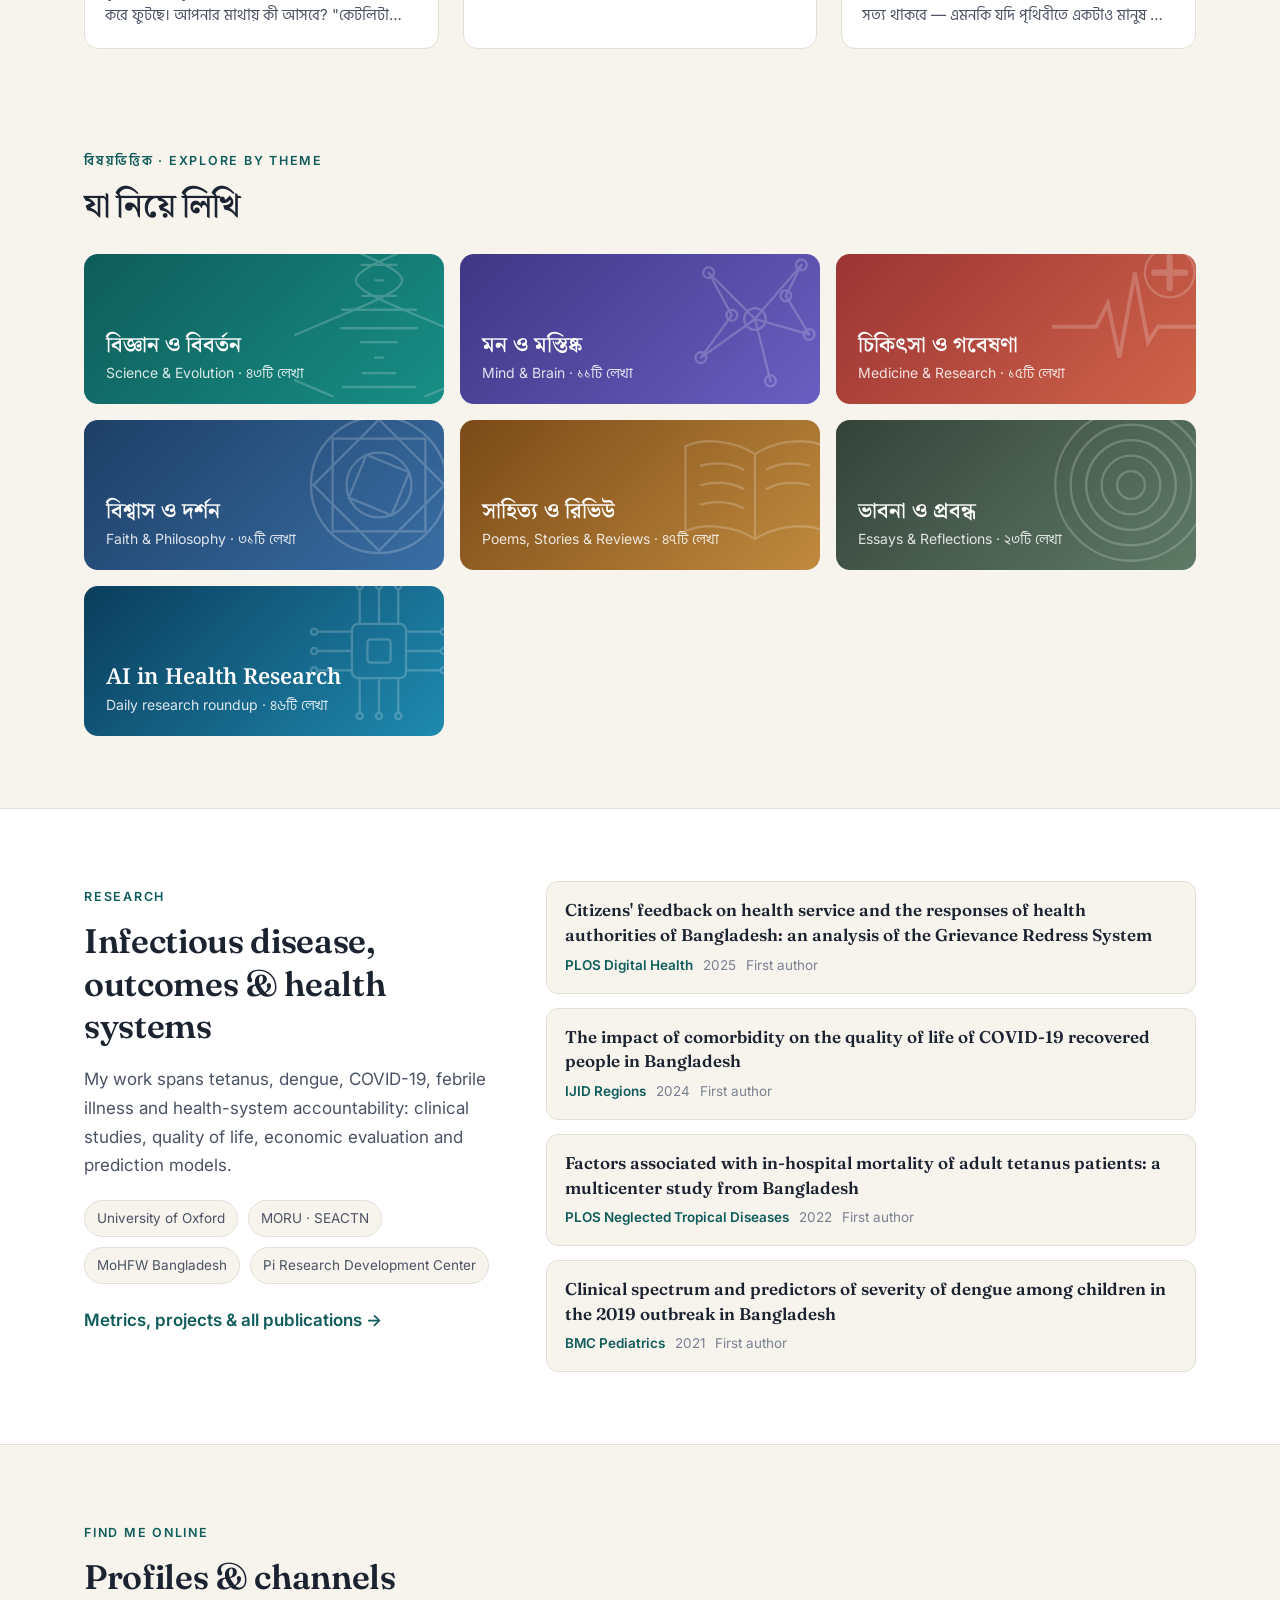
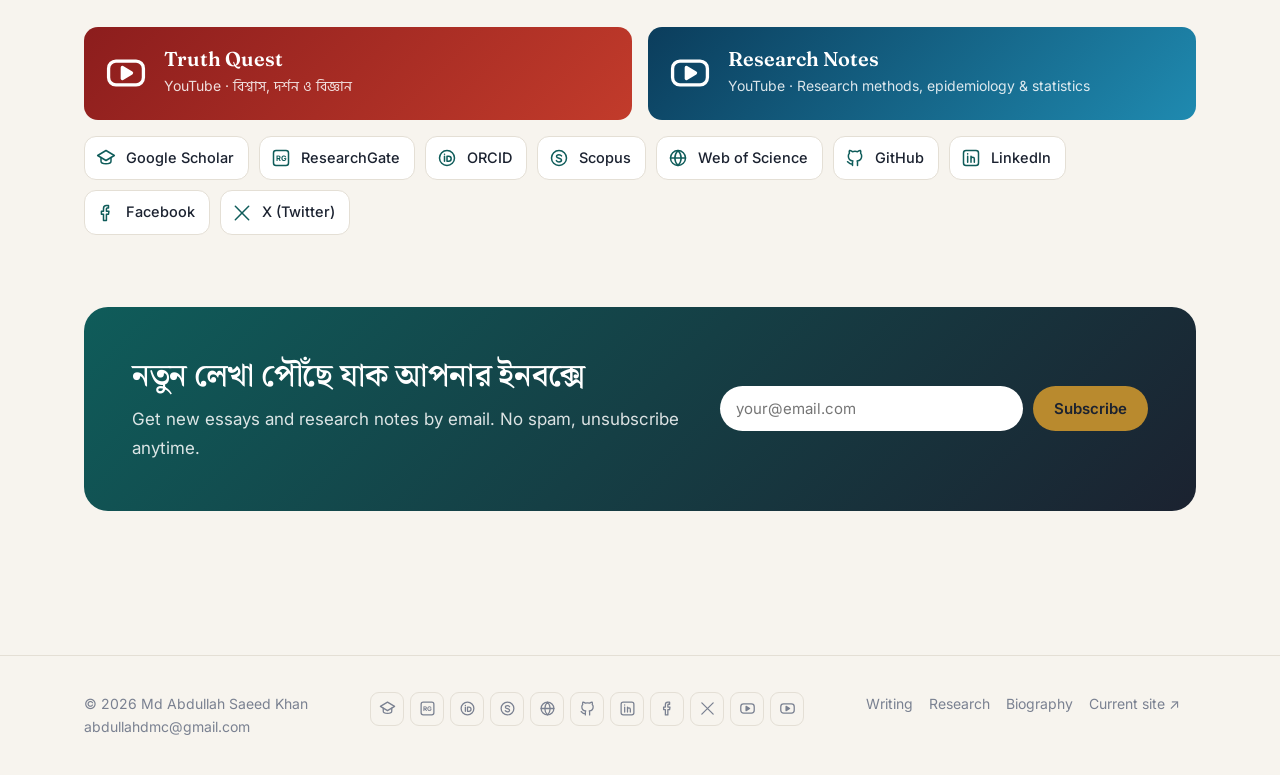
==== commit aa7c7b2b: "Rebalance header name and hero headline sizes; menu button below 1020px Larger name and credentials " ====
--- a/docs/index.html
+++ b/docs/index.html
@@ -7,7 +7,7 @@
 <meta name="description" content="Physician, epidemiologist and writer. Research on infectious disease and public health, and essays in Bangla on science, mind and faith.">
 <link rel="preconnect" href="https://fonts.googleapis.com"><link rel="preconnect" href="https://fonts.gstatic.com" crossorigin>
 <link href="https://fonts.googleapis.com/css2?family=Fraunces:ital,opsz,wght@0,9..144,500;0,9..144,600;1,9..144,500&family=Hind+Siliguri:wght@400;500;600&family=Inter:wght@400;500;600&family=Noto+Serif+Bengali:wght@500;600&display=swap" rel="stylesheet">
-<link rel="stylesheet" href="assets/style.css">
+<link rel="stylesheet" href="assets/style.css?v=20261025">
 </head>
 <body>
 <div id="site-header"></div>
@@ -108,7 +108,7 @@
 <script src="assets/feeds.js"></script>
 <script src="assets/profile.js"></script>
 <script src="assets/research.js"></script>
-<script src="assets/site.js"></script>
+<script src="assets/site.js?v=20261025"></script>
 <script>
   renderChrome("index.html");
   const everything = allPosts();
--- a/docs/assets/style.css
+++ b/docs/assets/style.css
@@ -50,10 +50,12 @@
   width: 38px; height: 38px; border-radius: 10px; background: var(--accent); color: var(--accent-ink);
   display: grid; place-items: center; font: 600 15px/1 var(--serif); letter-spacing: .5px;
 }
-.brand-name { font: 600 17px/1.15 var(--serif); }
-.brand-name small { display: block; font: 500 11.5px/1.35 var(--sans); color: var(--ink-3); letter-spacing: .2px; }
-.brand-name small:first-of-type { margin-top: 3px; color: var(--ink-2); font-weight: 600; }
-@media (max-width: 400px) { .site-header .brand-mark { display: none; } .brand-name { font-size: 15.5px; } .brand-name small { font-size: 10.5px; } }
+.brand-name { font: 600 23px/1.15 var(--serif); }
+.brand-name small { display: block; font: 500 13.5px/1.4 var(--sans); color: var(--ink-3); letter-spacing: .1px; }
+.brand-name small:first-of-type { margin-top: 4px; color: var(--ink-2); font-weight: 600; }
+.site-header .brand-mark { width: 46px; height: 46px; font-size: 17px; border-radius: 12px; }
+@media (max-width: 600px) { .brand-name { font-size: 18px; } .brand-name small { font-size: 12px; } .site-header .brand-mark { width: 40px; height: 40px; font-size: 15px; } }
+@media (max-width: 400px) { .site-header .brand-mark { display: none; } .brand-name { font-size: 17px; } .brand-name small { font-size: 11.5px; } }
 .nav { margin-left: auto; display: flex; gap: 4px; }
 .nav a {
   text-decoration: none; padding: 8px 14px; border-radius: 999px; font-size: 15px; color: var(--ink-2);
@@ -62,7 +64,8 @@
 .nav a.active { background: var(--ink); color: var(--paper); }
 .menu-btn { display: none; margin-left: auto; background: none; border: 1px solid var(--line); border-radius: 10px;
   width: 42px; height: 42px; color: var(--ink); font-size: 20px; cursor: pointer; }
-@media (max-width: 760px) {
+.brand-name, .nav a { white-space: nowrap; }
+@media (max-width: 1020px) {
   .menu-btn { display: block; }
   .nav { display: none; position: absolute; top: 100%; left: 0; right: 0; flex-direction: column;
     background: var(--paper); border-bottom: 1px solid var(--line); padding: 8px 16px 16px; }
@@ -100,9 +103,9 @@
 /* ---------- hero ---------- */
 .hero { padding: 64px 0 40px; }
 .hero-grid { display: grid; grid-template-columns: 1.25fr 1fr; gap: 56px; align-items: center; }
-.hero h1 { font-size: clamp(38px, 5.4vw, 62px); margin: 16px 0 18px; }
+.hero h1 { font-size: clamp(32px, 4vw, 48px); margin: 14px 0 16px; }
 .hero h1 em { font-style: italic; color: var(--accent); }
-.hero .lede { font-size: 19px; color: var(--ink-2); max-width: 36em; margin: 0 0 28px; }
+.hero .lede { font-size: 18px; color: var(--ink-2); max-width: 36em; margin: 0 0 28px; }
 .hero .lede-bn { font-family: "Hind Siliguri", var(--sans); }
 .hero-actions { display: flex; gap: 12px; flex-wrap: wrap; }
 .stats { display: grid; grid-template-columns: repeat(3, 1fr); gap: 12px; margin-top: 36px; max-width: 520px; }
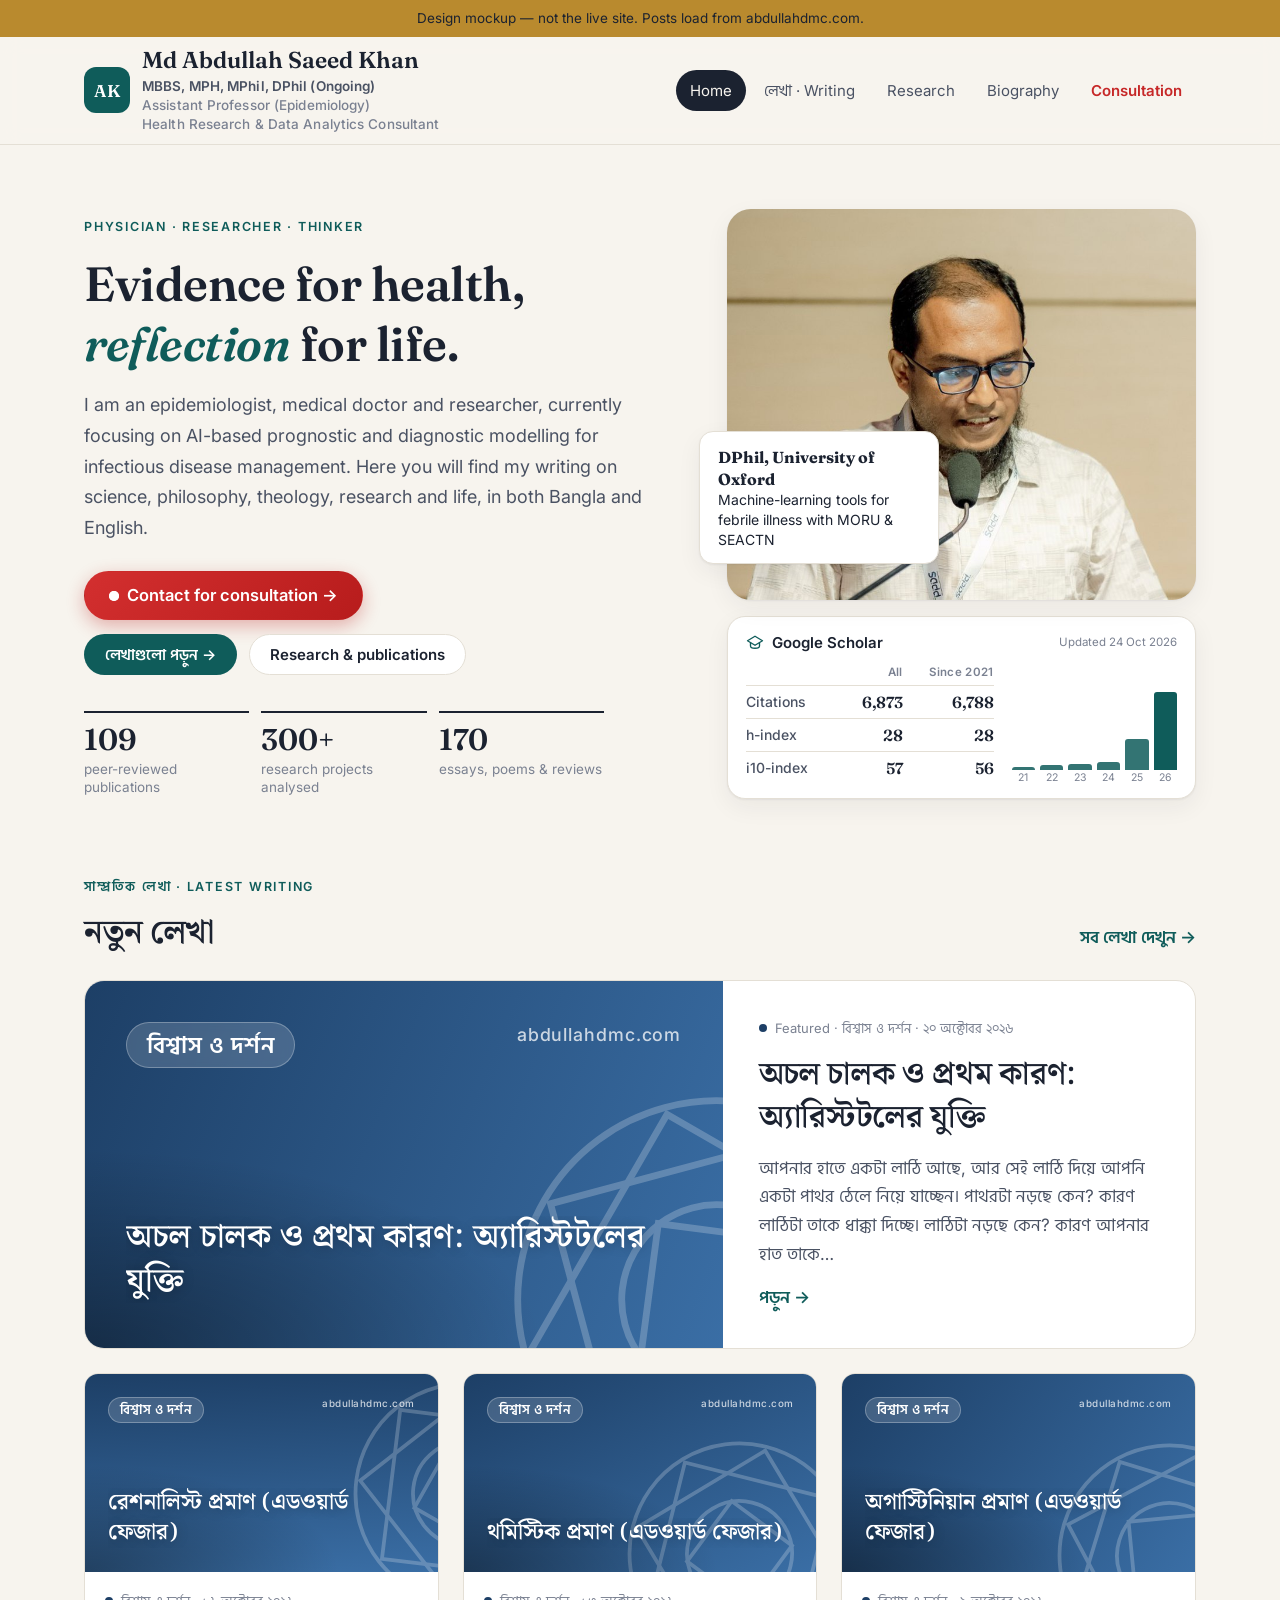
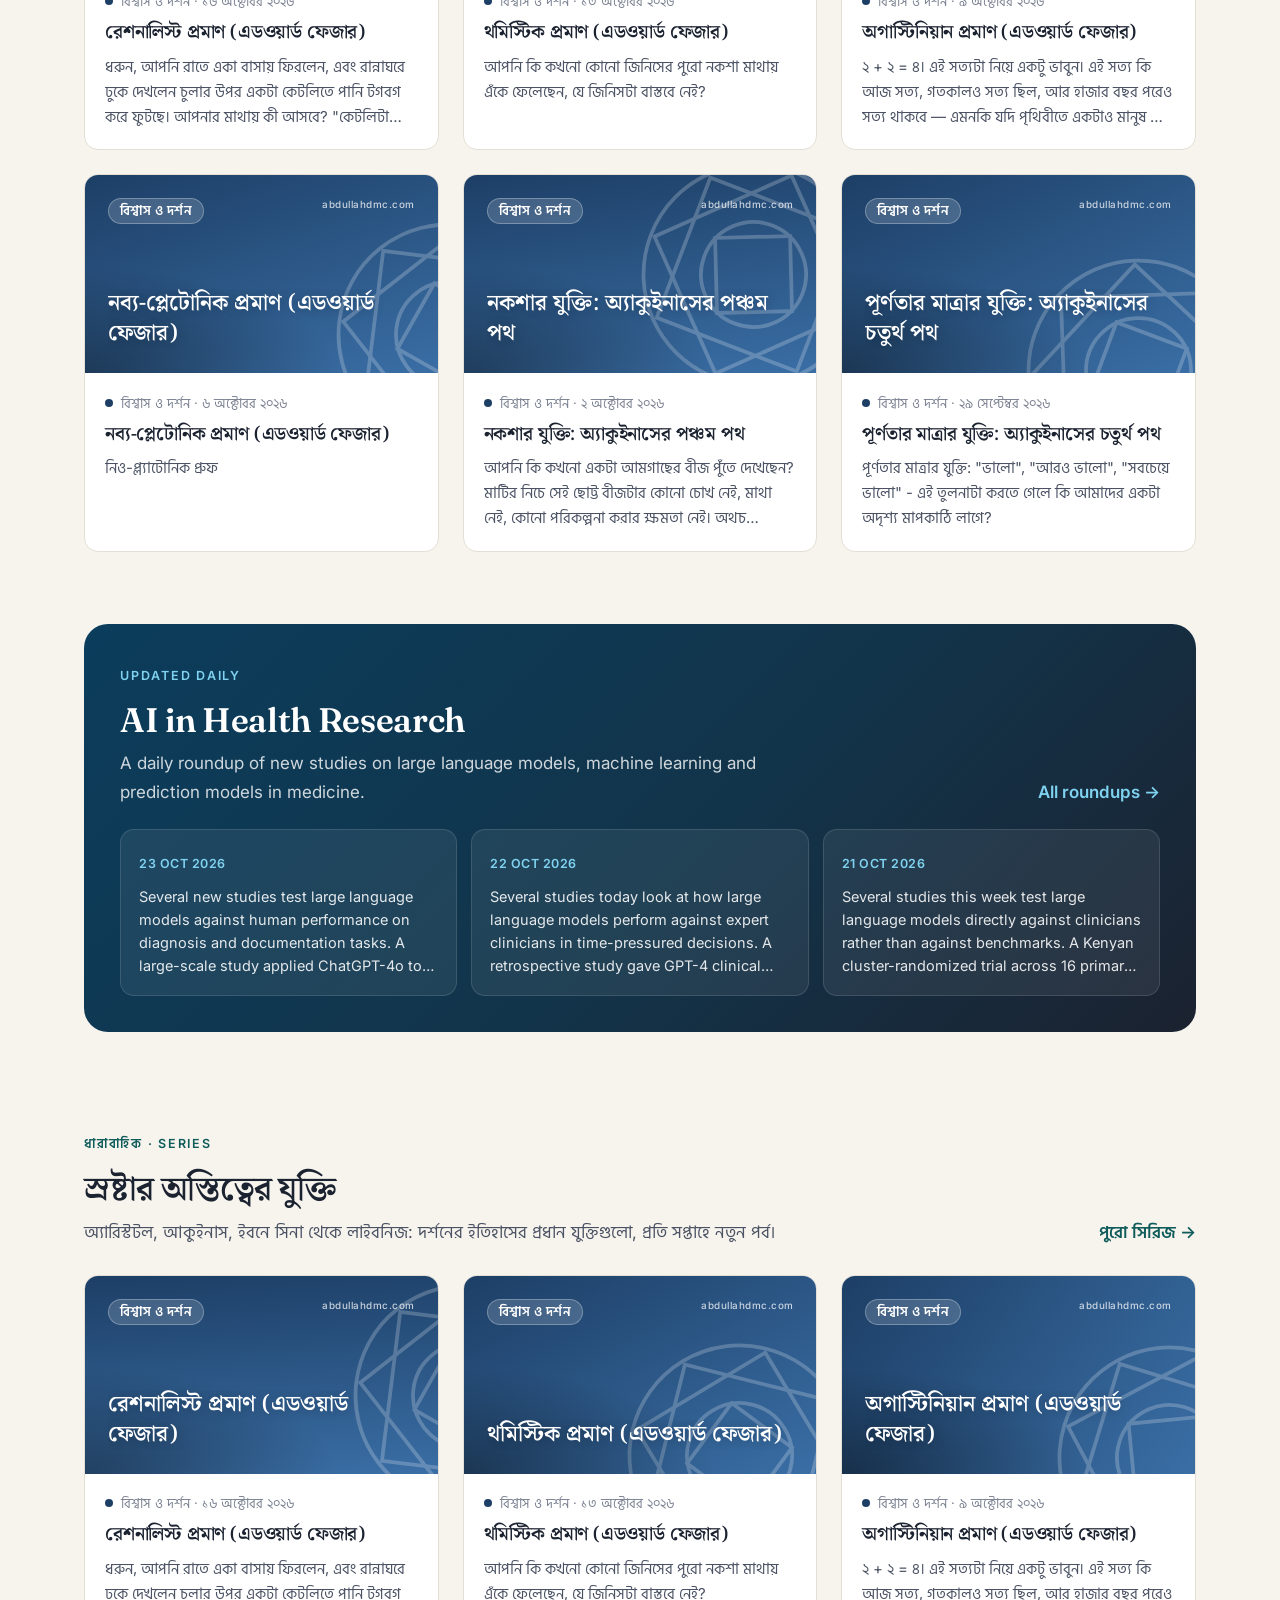
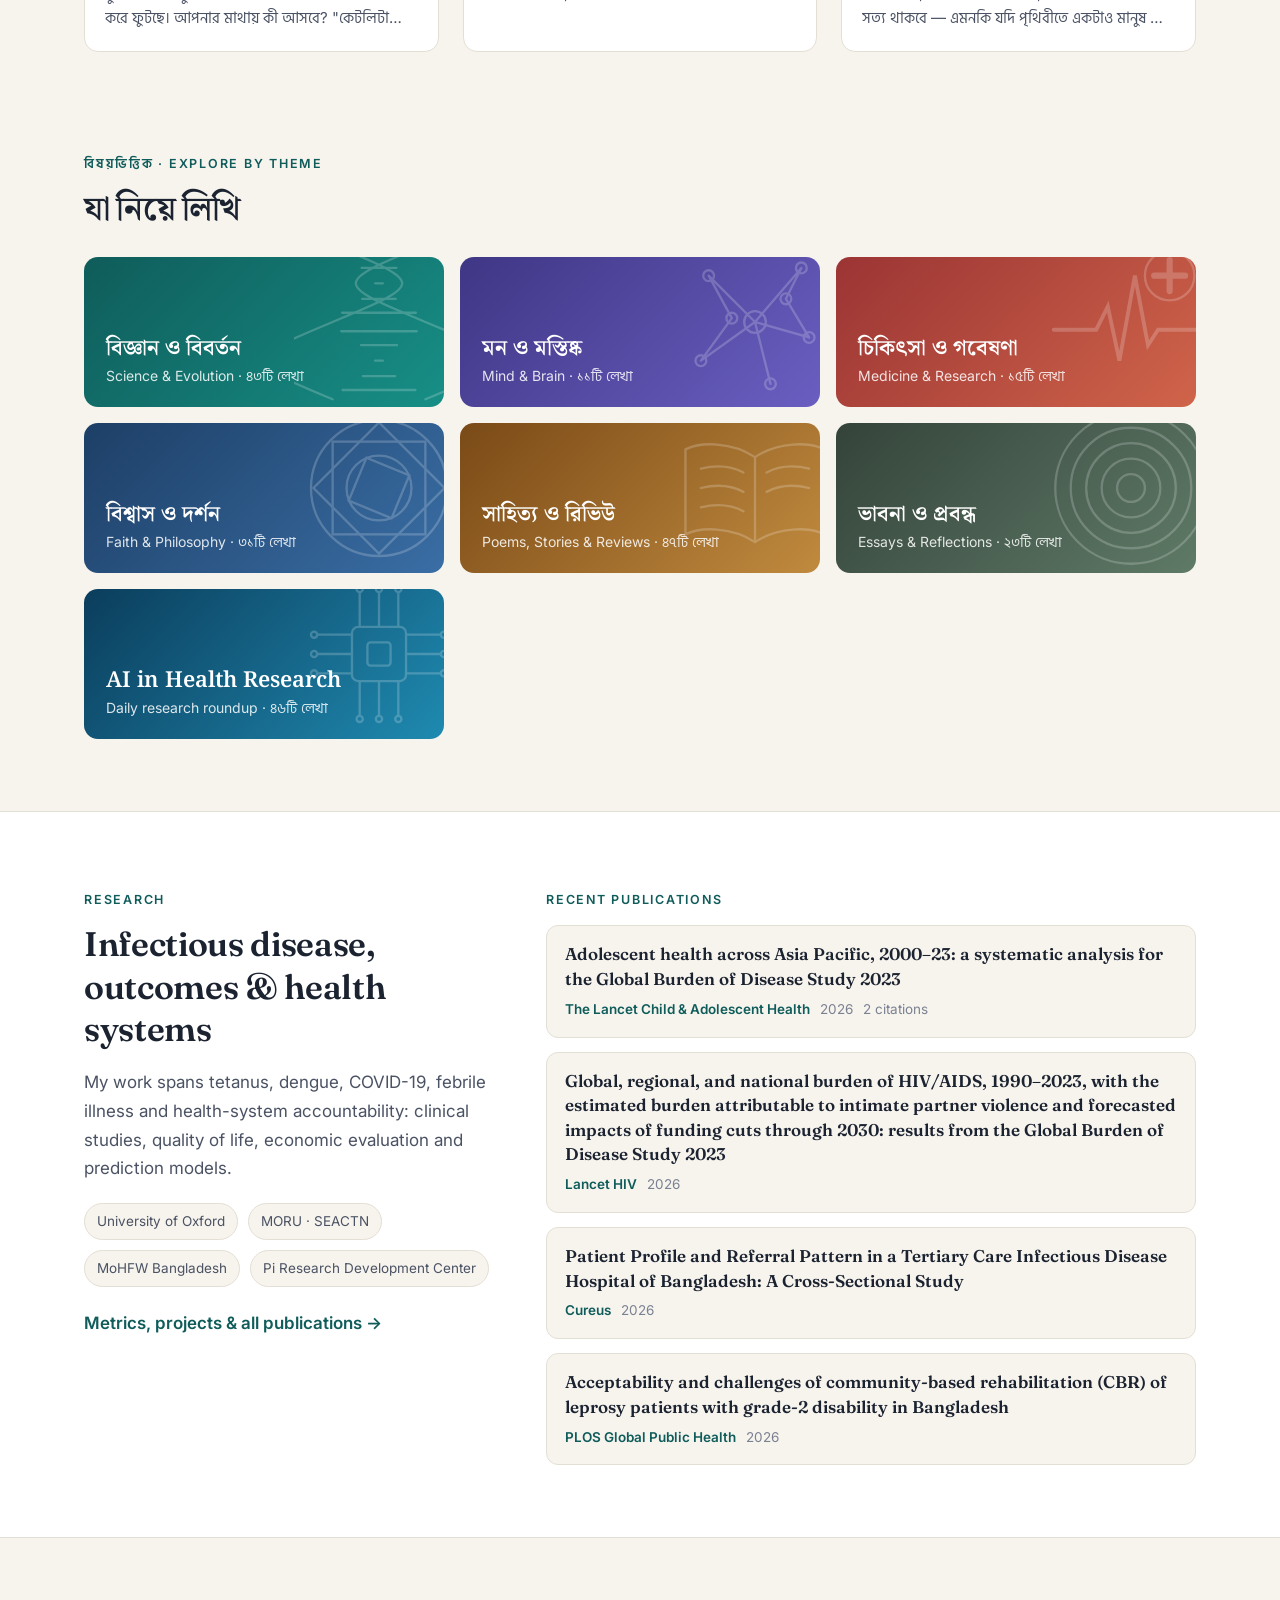
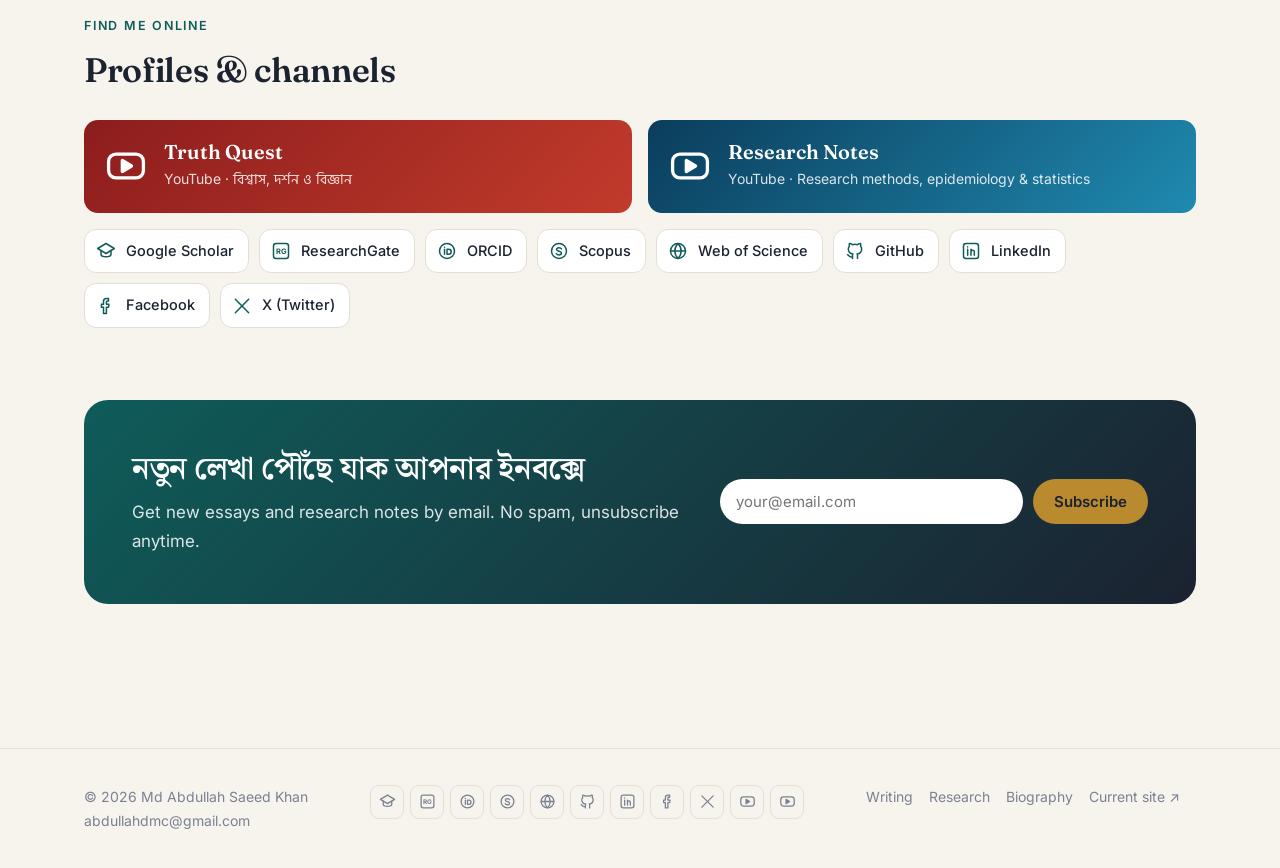
==== commit e9eaf647: "Home: four most recent publications and Google Scholar card under the photo Co-Authored-By: Claude O" ====
--- a/docs/index.html
+++ b/docs/index.html
@@ -7,7 +7,7 @@
 <meta name="description" content="Physician, epidemiologist and writer. Research on infectious disease and public health, and essays in Bangla on science, mind and faith.">
 <link rel="preconnect" href="https://fonts.googleapis.com"><link rel="preconnect" href="https://fonts.gstatic.com" crossorigin>
 <link href="https://fonts.googleapis.com/css2?family=Fraunces:ital,opsz,wght@0,9..144,500;0,9..144,600;1,9..144,500&family=Hind+Siliguri:wght@400;500;600&family=Inter:wght@400;500;600&family=Noto+Serif+Bengali:wght@500;600&display=swap" rel="stylesheet">
-<link rel="stylesheet" href="assets/style.css?v=20261025">
+<link rel="stylesheet" href="assets/style.css?v=20261025c">
 </head>
 <body>
 <div id="site-header"></div>
@@ -23,14 +23,17 @@
       <a class="btn btn-ghost" href="research.html">Research &amp; publications</a>
     </div>
     <div class="stats">
-      <div class="stat"><b id="cites">6,873</b><span>citations (Google Scholar)</span></div>
-      <div class="stat"><b id="hidx">28</b><span>h-index</span></div>
+      <div class="stat"><b id="pub-count">109</b><span>peer-reviewed publications</span></div>
+      <div class="stat"><b>300+</b><span>research projects analysed</span></div>
       <div class="stat"><b id="post-count">160</b><span>essays, poems &amp; reviews</span></div>
     </div>
   </div>
-  <div class="hero-visual">
-    <div class="portrait photo" style="background-image:url(assets/portrait.jpg)" role="img" aria-label="Dr. Md Abdullah Saeed Khan speaking at a conference"></div>
-    <div class="badge"><b>DPhil, University of Oxford</b>Machine-learning tools for febrile illness with MORU &amp; SEACTN</div>
+  <div class="hero-side">
+    <div class="hero-visual">
+      <div class="portrait photo" style="background-image:url(assets/portrait.jpg)" role="img" aria-label="Dr. Md Abdullah Saeed Khan speaking at a conference"></div>
+      <div class="badge"><b>DPhil, University of Oxford</b>Machine-learning tools for febrile illness with MORU &amp; SEACTN</div>
+    </div>
+    <a class="scholar-card" id="scholar-card" href="research.html" aria-label="Google Scholar citation metrics"></a>
   </div>
 </div></section>
 
@@ -76,16 +79,10 @@
     <div class="affil"><span>University of Oxford</span><span>MORU · SEACTN</span><span>MoHFW Bangladesh</span><span>Pi Research Development Center</span></div>
     <p style="margin-top:22px"><a class="link-more" href="research.html">Metrics, projects &amp; all publications →</a></p>
   </div>
-  <ul class="pubs">
-    <li class="pub"><a href="https://doi.org/10.1371/journal.pdig.0000967" target="_blank" rel="noopener"><span class="pub-title">Citizens' feedback on health service and the responses of health authorities of Bangladesh: an analysis of the Grievance Redress System</span>
-      <div class="pub-meta"><span class="j">PLOS Digital Health</span><span>2025</span><span>First author</span></div></a></li>
-    <li class="pub"><a href="https://doi.org/10.1016/j.ijregi.2024.03.006" target="_blank" rel="noopener"><span class="pub-title">The impact of comorbidity on the quality of life of COVID-19 recovered people in Bangladesh</span>
-      <div class="pub-meta"><span class="j">IJID Regions</span><span>2024</span><span>First author</span></div></a></li>
-    <li class="pub"><a href="https://doi.org/10.1371/journal.pntd.0010235" target="_blank" rel="noopener"><span class="pub-title">Factors associated with in-hospital mortality of adult tetanus patients: a multicenter study from Bangladesh</span>
-      <div class="pub-meta"><span class="j">PLOS Neglected Tropical Diseases</span><span>2022</span><span>First author</span></div></a></li>
-    <li class="pub"><a href="https://doi.org/10.1186/s12887-021-02947-y" target="_blank" rel="noopener"><span class="pub-title">Clinical spectrum and predictors of severity of dengue among children in the 2019 outbreak in Bangladesh</span>
-      <div class="pub-meta"><span class="j">BMC Pediatrics</span><span>2021</span><span>First author</span></div></a></li>
-  </ul>
+  <div>
+    <span class="eyebrow">Recent publications</span>
+    <ul class="pubs" id="recent-pubs" style="margin-top:12px"></ul>
+  </div>
 </div></section>
 
 <section class="section"><div class="wrap">
@@ -108,14 +105,30 @@
 <script src="assets/feeds.js"></script>
 <script src="assets/profile.js"></script>
 <script src="assets/research.js"></script>
-<script src="assets/site.js?v=20261025"></script>
+<script src="assets/site.js?v=20261025c"></script>
 <script>
   renderChrome("index.html");
   const everything = allPosts();
   const posts = everything.filter(p => p.theme !== "ai");  // daily AI roundups get their own strip
-  const S = window.RESEARCH.scholar;
-  document.getElementById("cites").textContent = S.citations.toLocaleString("en-US");
-  document.getElementById("hidx").textContent = S.h_index;
+  const R = window.RESEARCH, S = R.scholar;
+  const fmt = n => n.toLocaleString("en-US");
+  document.getElementById("pub-count").textContent = R.publications.length;
+
+  // Google Scholar card under the photo (same layout as the Scholar profile table).
+  const yrs = Object.entries(S.per_year).slice(-6);
+  const peak = Math.max(...yrs.map(([, v]) => v));
+  document.getElementById("scholar-card").innerHTML = `
+    <div class="sc-head"><span>${linkIcon("scholar")}Google Scholar</span><small>Updated ${enDate(R.updated)}</small></div>
+    <div class="sc-body"><table><thead><tr><th></th><th>All</th><th>Since ${S.since}</th></tr></thead><tbody>
+      <tr><td>Citations</td><td>${fmt(S.citations)}</td><td>${fmt(S.citations_recent)}</td></tr>
+      <tr><td>h-index</td><td>${S.h_index}</td><td>${S.h_index_recent}</td></tr>
+      <tr><td>i10-index</td><td>${S.i10_index}</td><td>${S.i10_index_recent}</td></tr>
+    </tbody></table>
+    <div class="sc-bars">${yrs.map(([y, v]) => `<div title="${y}: ${fmt(v)} citations"><i style="height:${Math.max(4, v / peak * 100)}%"></i><span>${y.slice(2)}</span></div>`).join("")}</div></div>`;
+
+  document.getElementById("recent-pubs").innerHTML = R.publications.slice(0, 4).map(p => `<li class="pub">
+    <a href="${p.link || p.scholar || "research.html"}" target="_blank" rel="noopener"><span class="pub-title">${esc(p.title)}</span>
+    <div class="pub-meta">${p.venue ? `<span class="j">${esc(p.venue)}</span>` : ""}<span>${p.year || "In press"}</span>${p.first ? "<span>First author</span>" : ""}${p.cites ? `<span>${fmt(p.cites)} citations</span>` : ""}</div></a></li>`).join("");
   document.getElementById("post-count").textContent = posts.length;
   const series = posts.filter(p => p.source === "philosophy");
   const feature = series[0] || posts[0];
--- a/docs/assets/style.css
+++ b/docs/assets/style.css
@@ -126,10 +126,33 @@
   border: 1px solid var(--line);
 }
 .badge b { display: block; font-family: var(--serif); font-size: 16px; }
+.hero-side { display: flex; flex-direction: column; gap: 16px; }
+.hero-side .hero-visual { aspect-ratio: 6 / 5; }
+.sc-body { display: grid; grid-template-columns: 1.5fr 1fr; gap: 18px; align-items: end; }
+.hero-side .portrait.photo { background-position: center 22%; }
+.scholar-card { display: block; text-decoration: none; background: var(--surface); border: 1px solid var(--line); border-radius: 18px;
+  padding: 16px 18px 14px; box-shadow: var(--shadow); transition: border-color .2s; }
+.scholar-card:hover { border-color: var(--accent); }
+.sc-head { display: flex; justify-content: space-between; align-items: center; gap: 10px; margin-bottom: 8px; }
+.sc-head span { display: inline-flex; align-items: center; gap: 8px; font: 600 15px var(--sans); }
+.sc-head svg { width: 18px; height: 18px; color: var(--accent); }
+.sc-head small { font-size: 11.5px; color: var(--ink-3); }
+.scholar-card table { width: 100%; border-collapse: collapse; font-size: 14px; }
+.scholar-card th { font: 600 11.5px var(--sans); color: var(--ink-3); text-align: right; padding: 4px 0 6px; letter-spacing: .03em; }
+.scholar-card td { padding: 6px 0; border-top: 1px solid var(--line); text-align: right; font: 600 16px var(--serif); }
+.scholar-card td:first-child { text-align: left; font: 500 14px var(--sans); color: var(--ink-2); }
+.scholar-card th:first-child { width: 40%; }
+.sc-bars { display: flex; gap: 5px; align-items: flex-end; height: 92px; }
+.sc-bars div { flex: 1; height: 100%; display: flex; flex-direction: column; justify-content: flex-end; align-items: center; gap: 3px; }
+.sc-bars i { display: block; width: 100%; background: var(--accent); border-radius: 3px 3px 0 0; opacity: .85; }
+.sc-bars div:last-child i { opacity: 1; }
+.sc-bars span { font-size: 10.5px; color: var(--ink-3); line-height: 1; }
 @media (max-width: 900px) {
   .hero-grid { grid-template-columns: 1fr; gap: 36px; }
+  .hero-side { max-width: 380px; }
   .hero-visual { max-width: 380px; aspect-ratio: 1 / 1; }
   .hero-visual .badge { left: 16px; bottom: -18px; }
+  .hero-side .scholar-card { margin-top: 18px; }
 }
 
 /* ---------- cover (generated post image) ---------- */
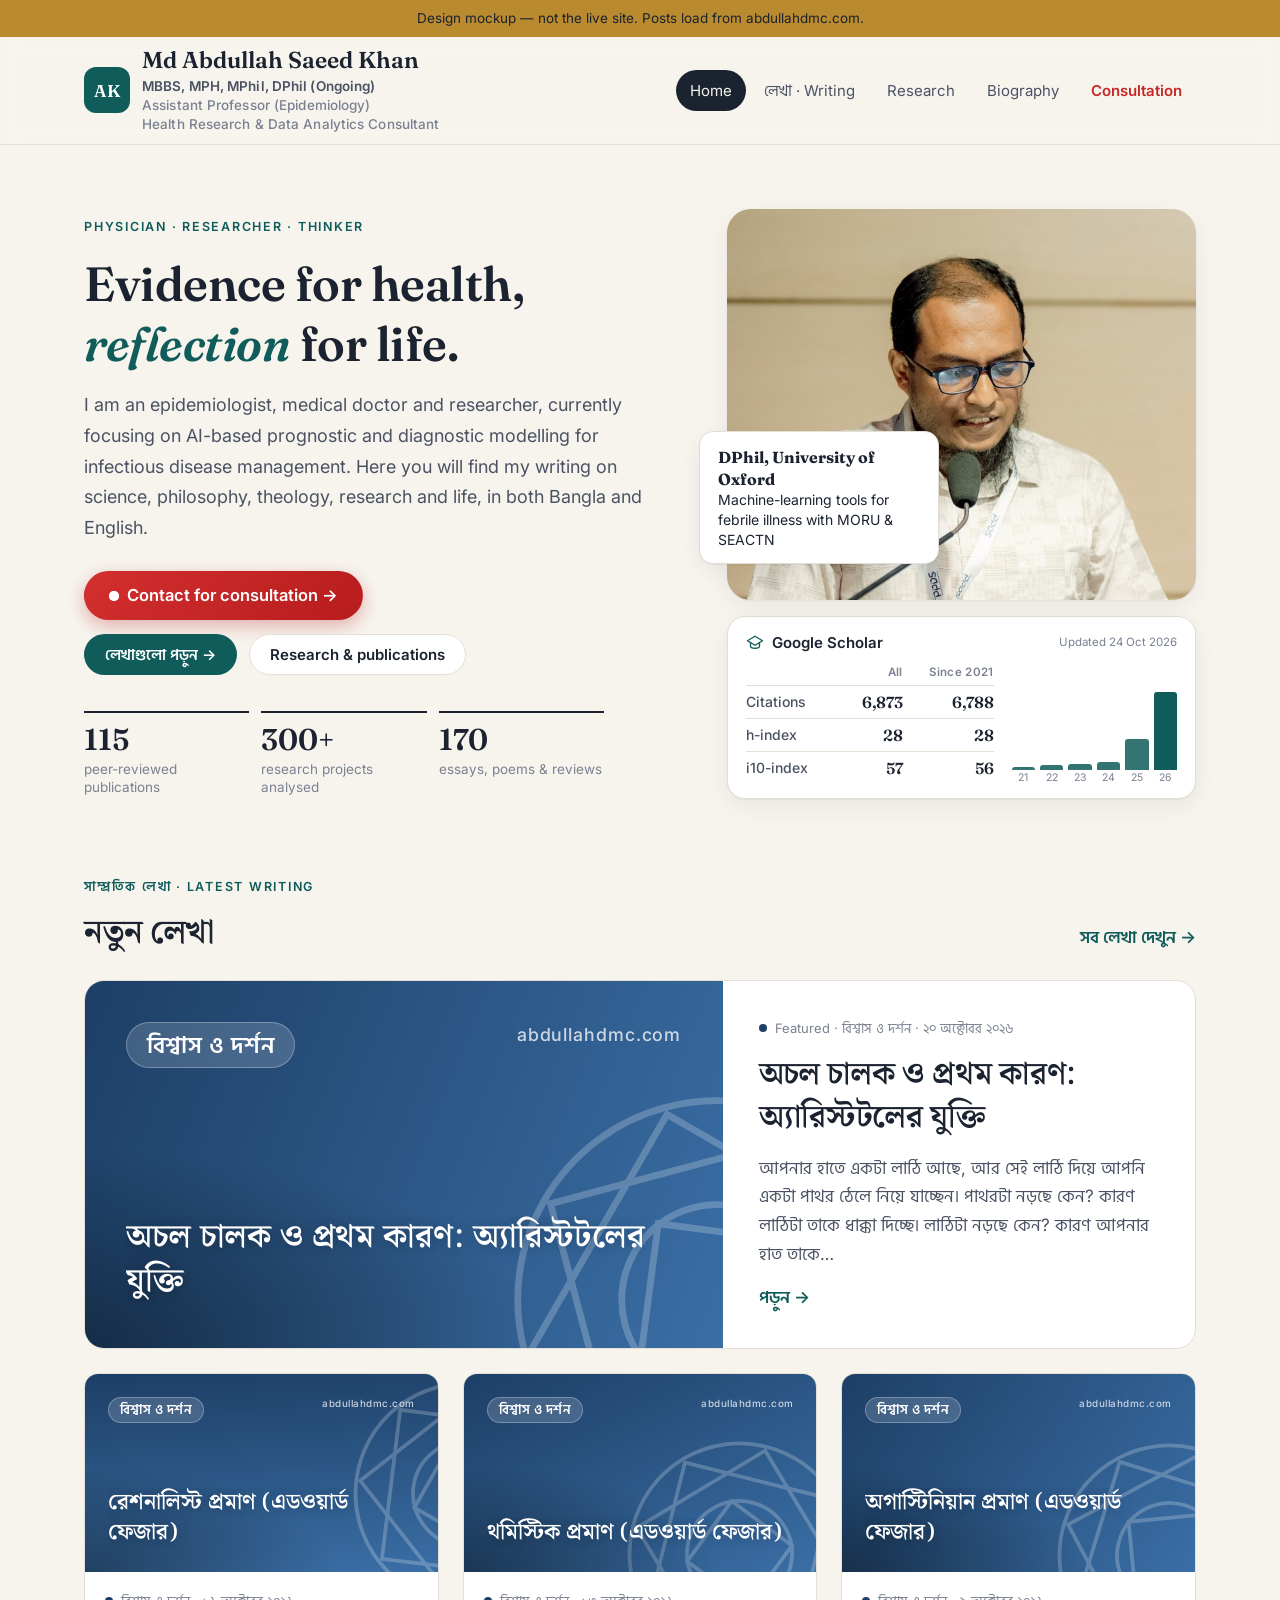
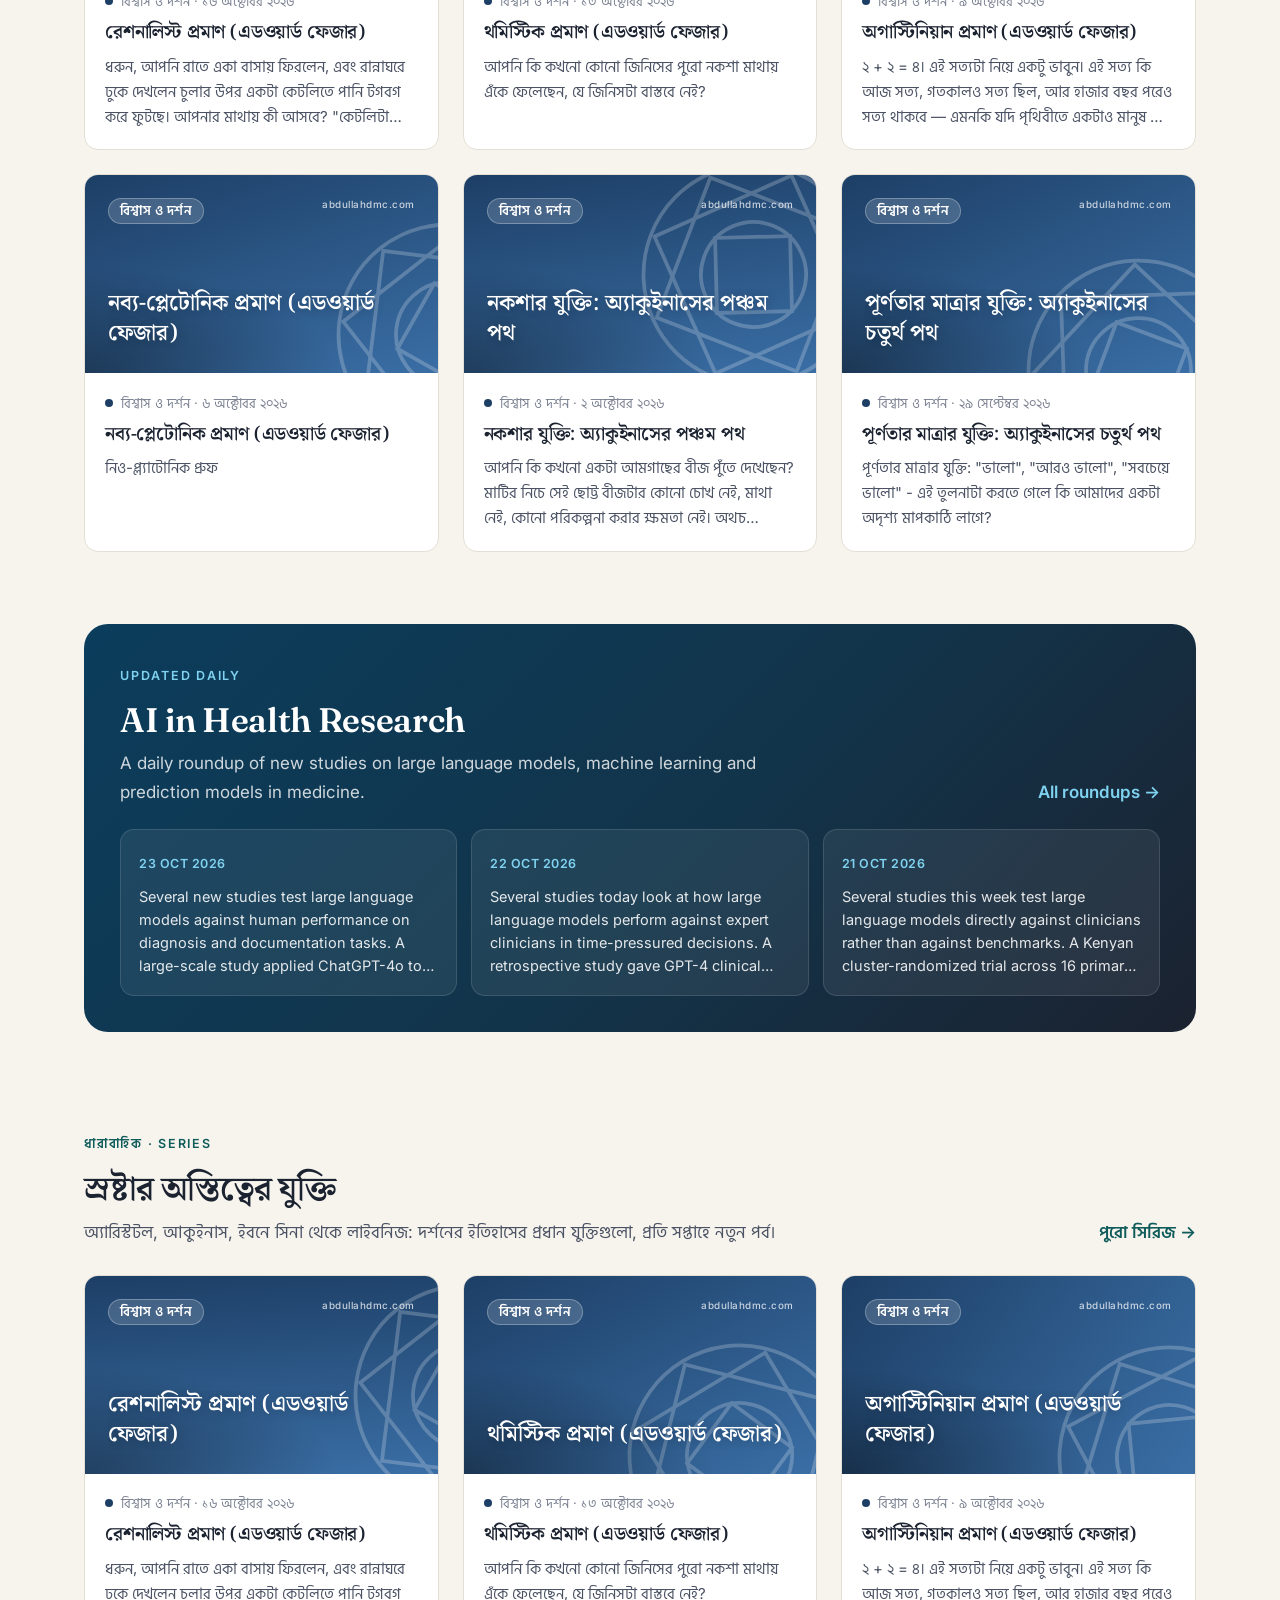
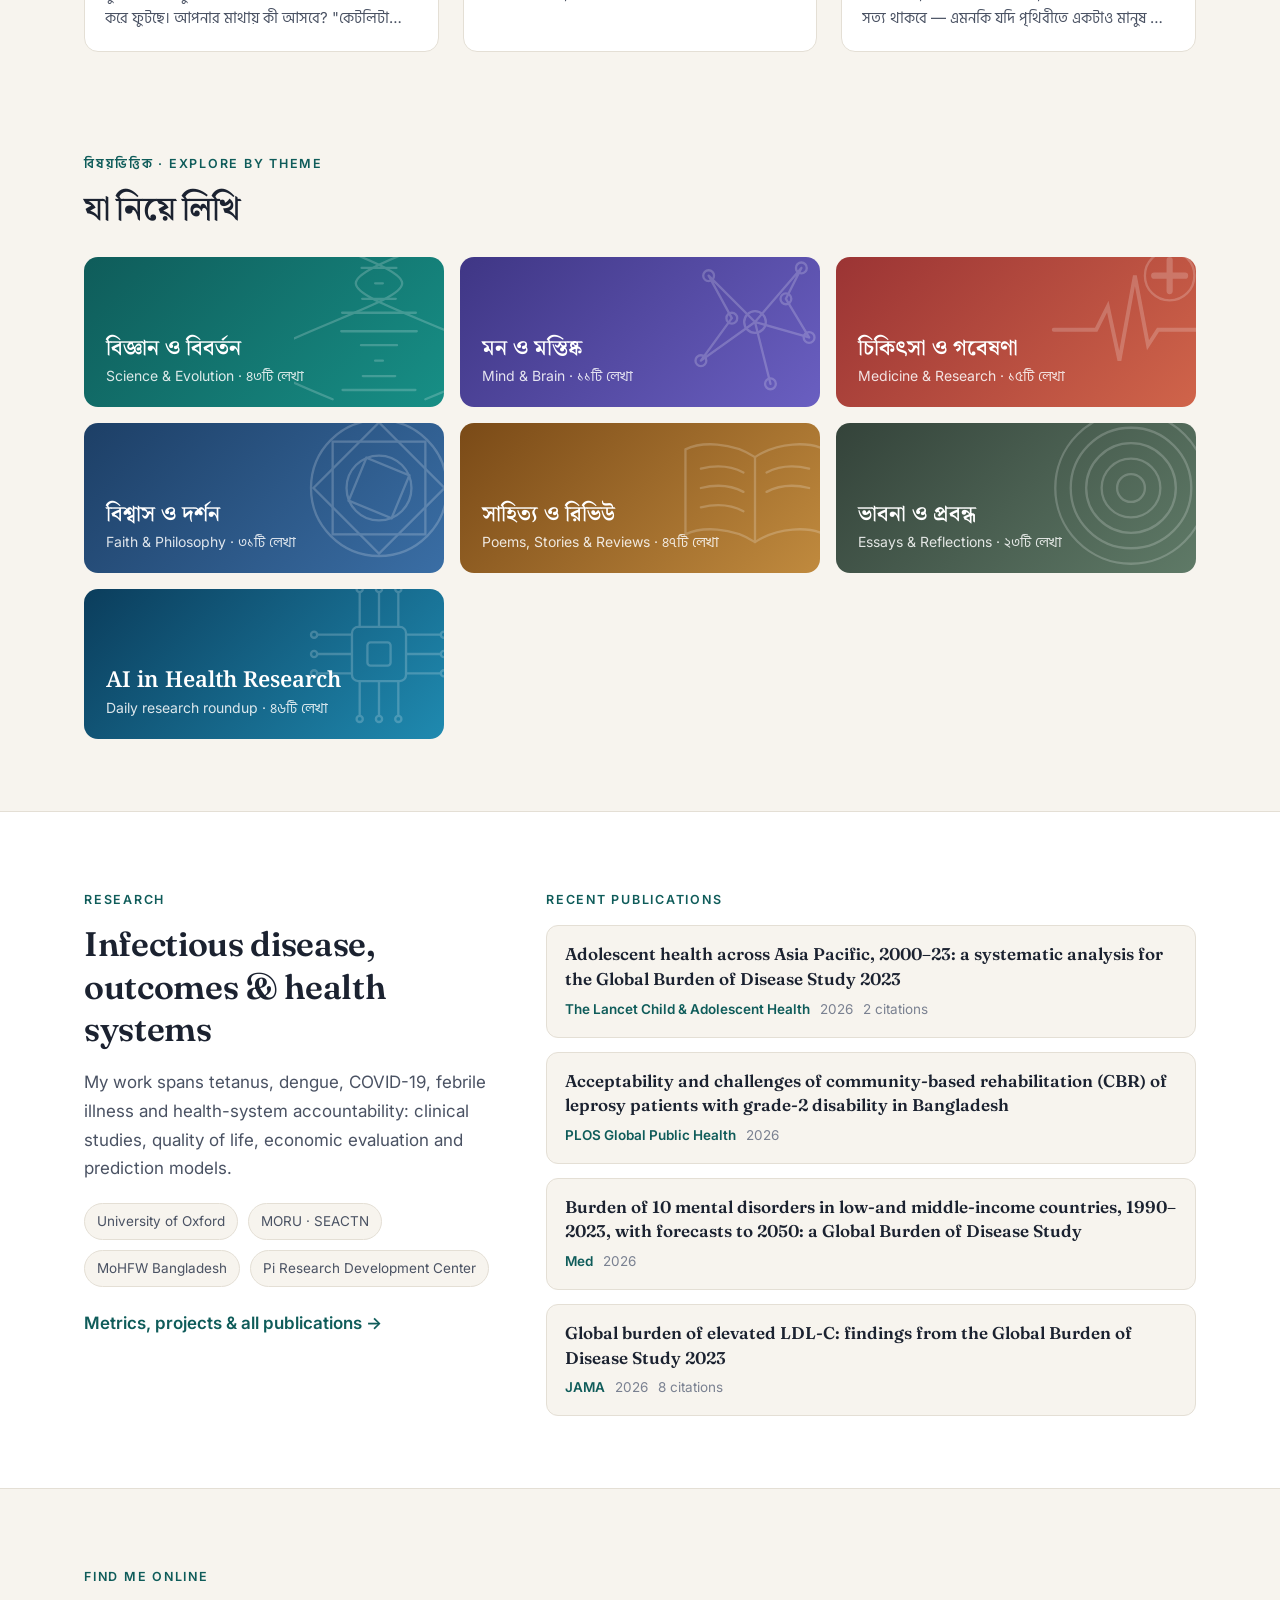
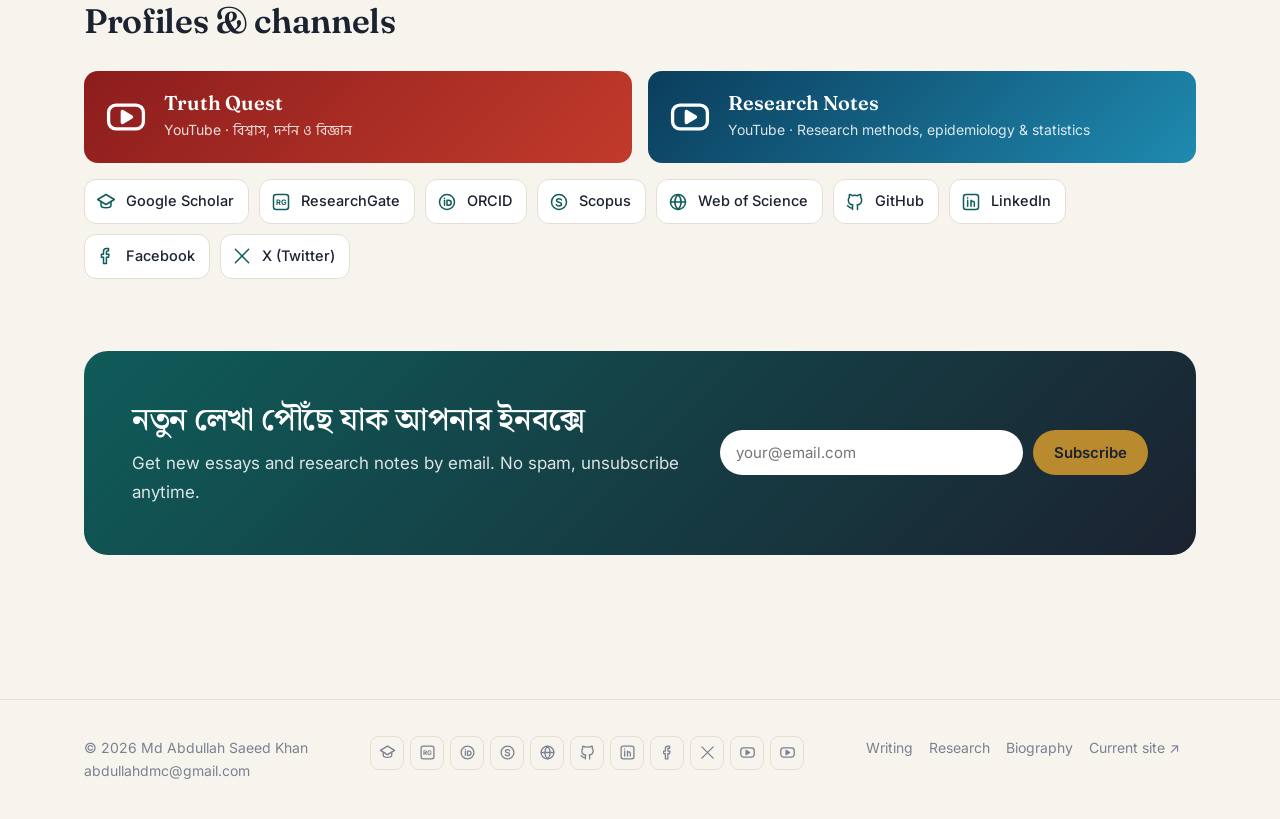
==== commit b07ec94f: "Build the publication list from Google Scholar Scholar is now the master list: duplicate records mer" ====
--- a/docs/index.html
+++ b/docs/index.html
@@ -7,7 +7,7 @@
 <meta name="description" content="Physician, epidemiologist and writer. Research on infectious disease and public health, and essays in Bangla on science, mind and faith.">
 <link rel="preconnect" href="https://fonts.googleapis.com"><link rel="preconnect" href="https://fonts.gstatic.com" crossorigin>
 <link href="https://fonts.googleapis.com/css2?family=Fraunces:ital,opsz,wght@0,9..144,500;0,9..144,600;1,9..144,500&family=Hind+Siliguri:wght@400;500;600&family=Inter:wght@400;500;600&family=Noto+Serif+Bengali:wght@500;600&display=swap" rel="stylesheet">
-<link rel="stylesheet" href="assets/style.css?v=20261025c">
+<link rel="stylesheet" href="assets/style.css?v=20261026">
 </head>
 <body>
 <div id="site-header"></div>
@@ -105,14 +105,14 @@
 <script src="assets/feeds.js"></script>
 <script src="assets/profile.js"></script>
 <script src="assets/research.js"></script>
-<script src="assets/site.js?v=20261025c"></script>
+<script src="assets/site.js?v=20261026"></script>
 <script>
   renderChrome("index.html");
   const everything = allPosts();
   const posts = everything.filter(p => p.theme !== "ai");  // daily AI roundups get their own strip
   const R = window.RESEARCH, S = R.scholar;
   const fmt = n => n.toLocaleString("en-US");
-  document.getElementById("pub-count").textContent = R.publications.length;
+  document.getElementById("pub-count").textContent = publishedPubs(R.publications).length;
 
   // Google Scholar card under the photo (same layout as the Scholar profile table).
   const yrs = Object.entries(S.per_year).slice(-6);
@@ -126,7 +126,7 @@
     </tbody></table>
     <div class="sc-bars">${yrs.map(([y, v]) => `<div title="${y}: ${fmt(v)} citations"><i style="height:${Math.max(4, v / peak * 100)}%"></i><span>${y.slice(2)}</span></div>`).join("")}</div></div>`;
 
-  document.getElementById("recent-pubs").innerHTML = R.publications.slice(0, 4).map(p => `<li class="pub">
+  document.getElementById("recent-pubs").innerHTML = publishedPubs(R.publications).slice(0, 4).map(p => `<li class="pub">
     <a href="${p.link || p.scholar || "research.html"}" target="_blank" rel="noopener"><span class="pub-title">${esc(p.title)}</span>
     <div class="pub-meta">${p.venue ? `<span class="j">${esc(p.venue)}</span>` : ""}<span>${p.year || "In press"}</span>${p.first ? "<span>First author</span>" : ""}${p.cites ? `<span>${fmt(p.cites)} citations</span>` : ""}</div></a></li>`).join("");
   document.getElementById("post-count").textContent = posts.length;
--- a/docs/assets/style.css
+++ b/docs/assets/style.css
@@ -339,6 +339,8 @@
 .box .meta { font-size: 13.5px; color: var(--ink-3); }
 .pill { align-self: flex-start; display: inline-block; font-size: 12px; font-weight: 600; padding: 4px 10px; border-radius: 999px; background: color-mix(in srgb, var(--accent) 14%, transparent); color: var(--accent); }
 .pill.gold { background: color-mix(in srgb, var(--gold) 18%, transparent); color: var(--gold); }
+.pill.kind { background: color-mix(in srgb, #6a5fc1 16%, transparent); color: #5a4fb0; }
+.pill.kind.pre { background: color-mix(in srgb, var(--ink-3) 16%, transparent); color: var(--ink-2); }
 .amount { font: 600 20px/1.2 var(--serif); }
 
 /* ---------- publication list ---------- */
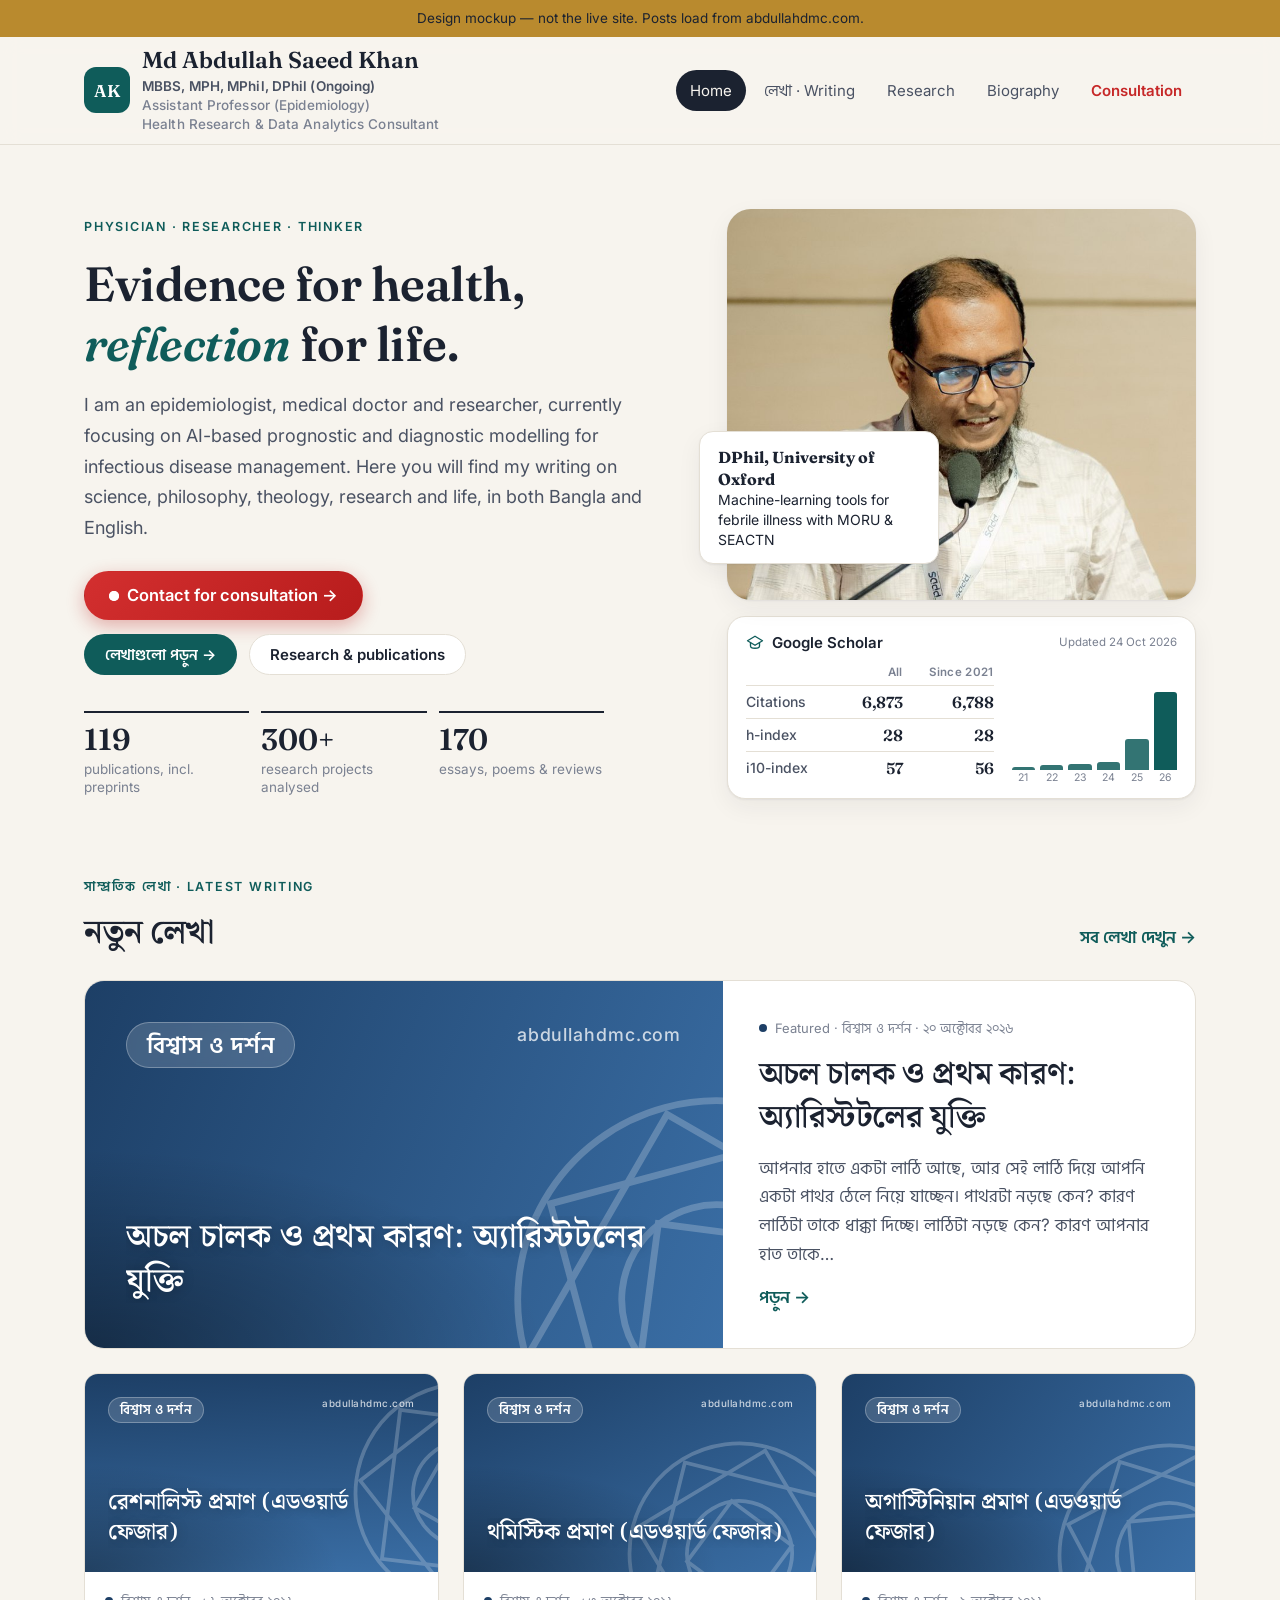
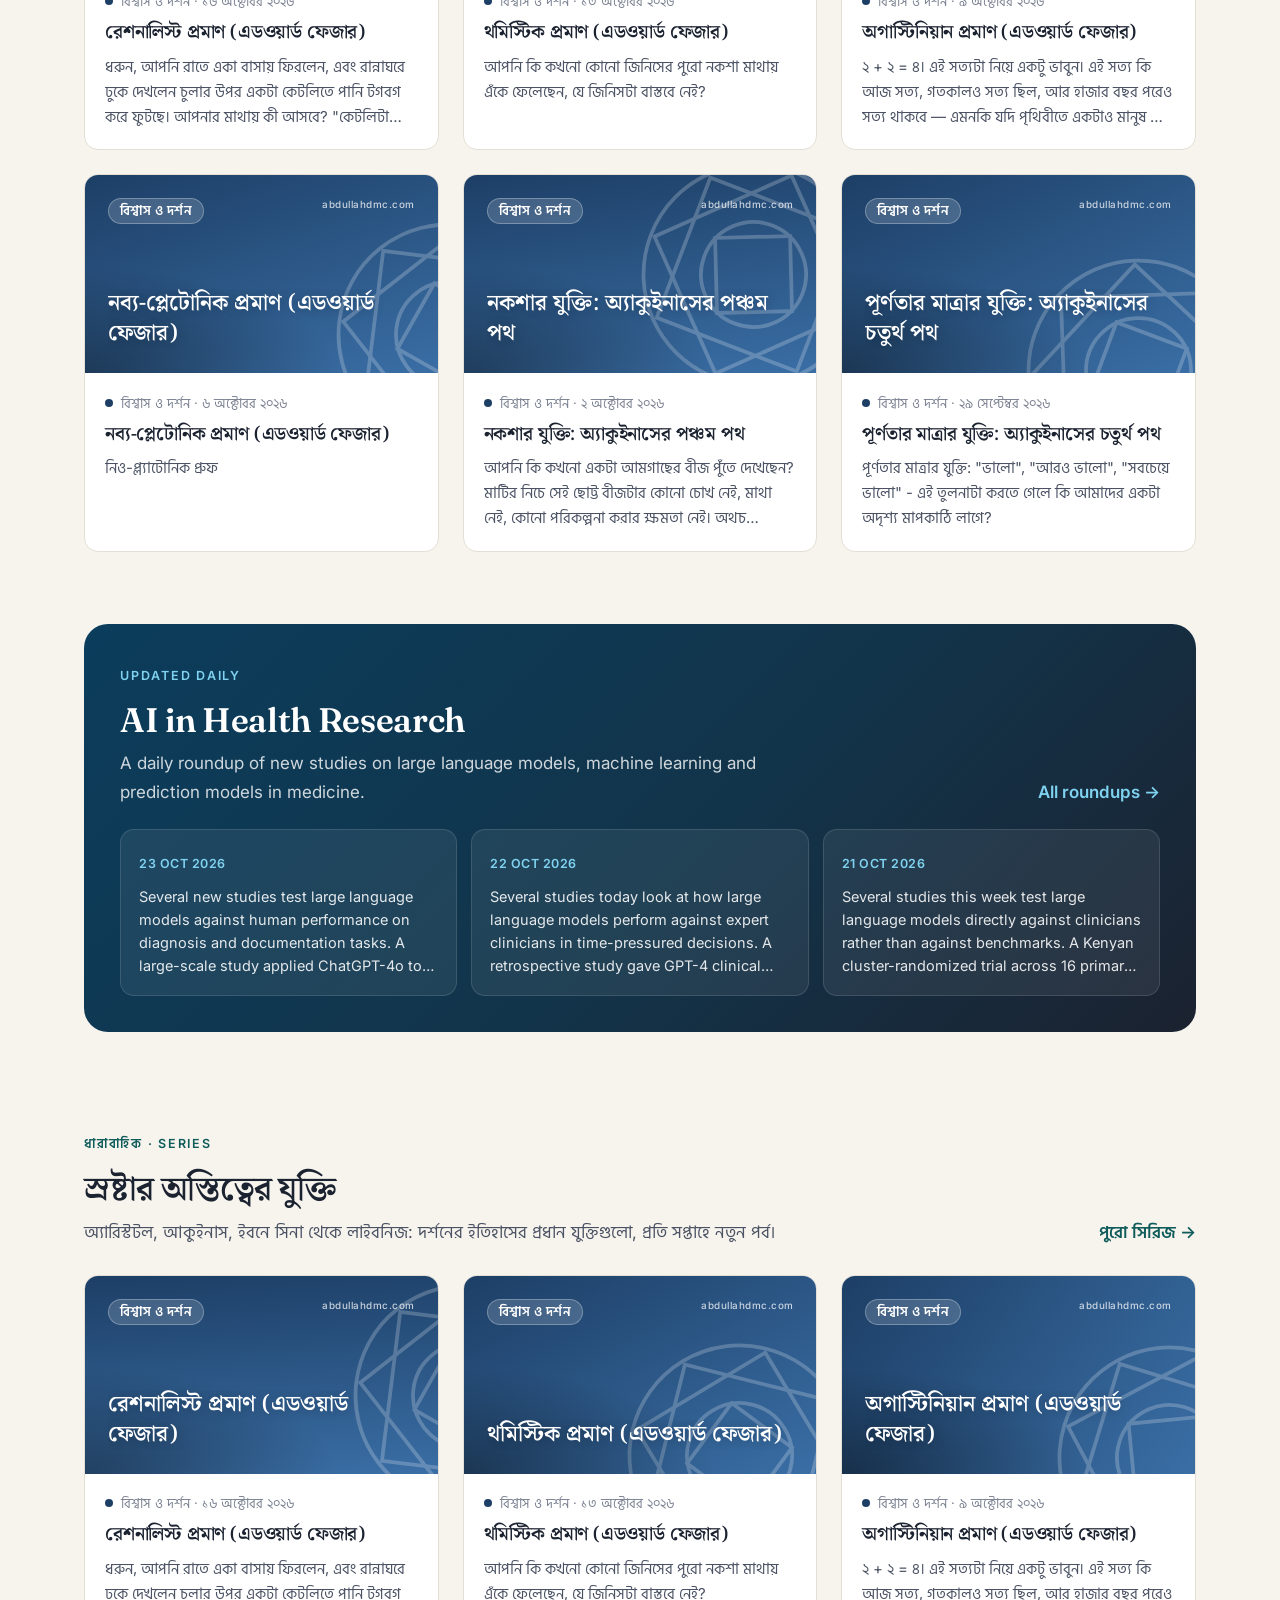
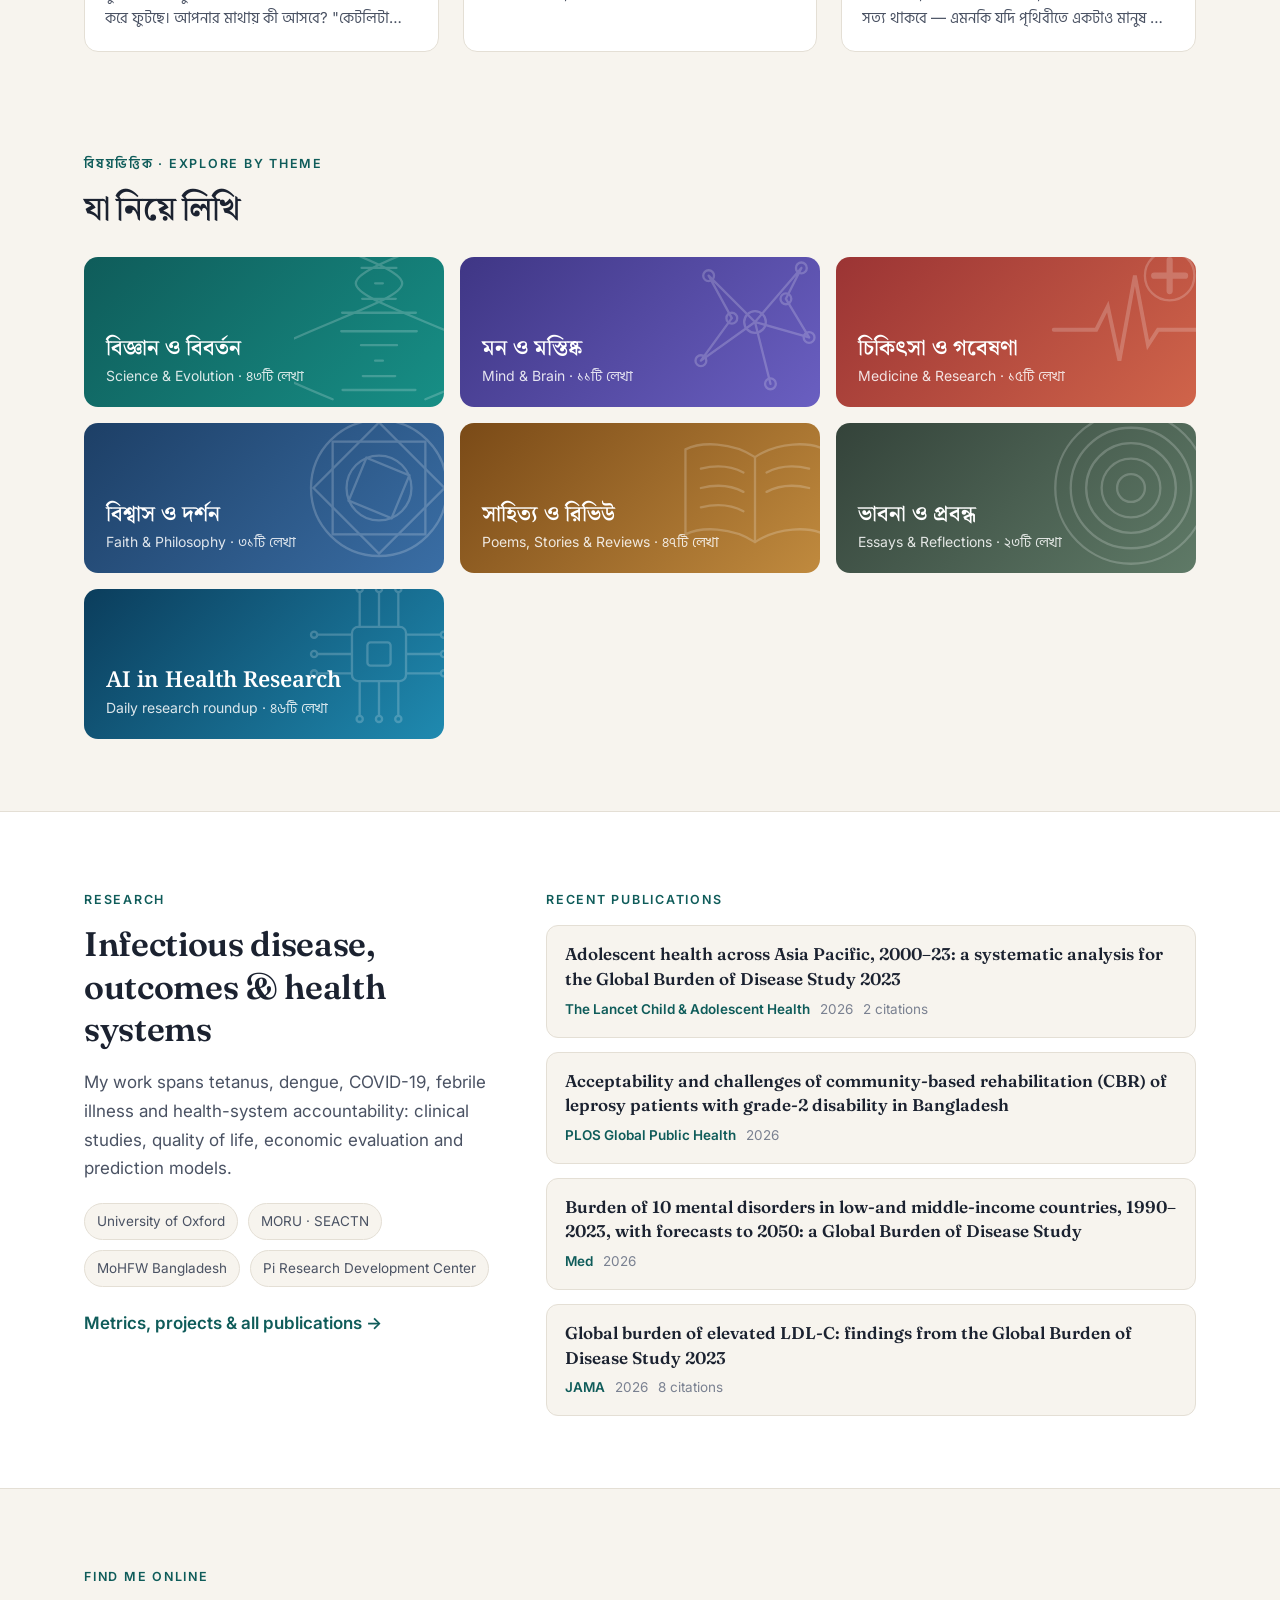
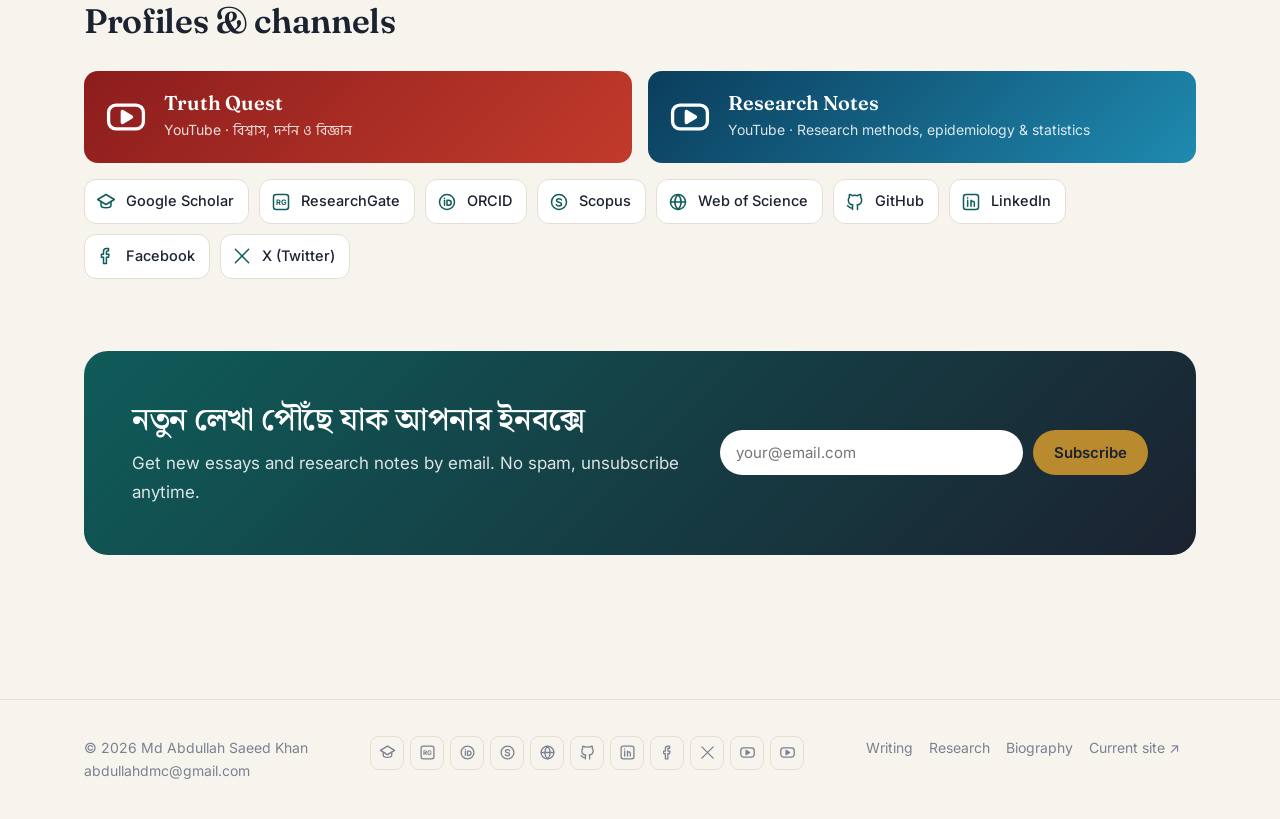
==== commit f1ff3823: "Count all 119 entries (including preprints) in the publication totals Co-Authored-By: Claude Opus 5." ====
--- a/docs/index.html
+++ b/docs/index.html
@@ -7,7 +7,7 @@
 <meta name="description" content="Physician, epidemiologist and writer. Research on infectious disease and public health, and essays in Bangla on science, mind and faith.">
 <link rel="preconnect" href="https://fonts.googleapis.com"><link rel="preconnect" href="https://fonts.gstatic.com" crossorigin>
 <link href="https://fonts.googleapis.com/css2?family=Fraunces:ital,opsz,wght@0,9..144,500;0,9..144,600;1,9..144,500&family=Hind+Siliguri:wght@400;500;600&family=Inter:wght@400;500;600&family=Noto+Serif+Bengali:wght@500;600&display=swap" rel="stylesheet">
-<link rel="stylesheet" href="assets/style.css?v=20261026">
+<link rel="stylesheet" href="assets/style.css?v=20261026b">
 </head>
 <body>
 <div id="site-header"></div>
@@ -23,7 +23,7 @@
       <a class="btn btn-ghost" href="research.html">Research &amp; publications</a>
     </div>
     <div class="stats">
-      <div class="stat"><b id="pub-count">109</b><span>peer-reviewed publications</span></div>
+      <div class="stat"><b id="pub-count">119</b><span>publications, incl. preprints</span></div>
       <div class="stat"><b>300+</b><span>research projects analysed</span></div>
       <div class="stat"><b id="post-count">160</b><span>essays, poems &amp; reviews</span></div>
     </div>
@@ -105,14 +105,14 @@
 <script src="assets/feeds.js"></script>
 <script src="assets/profile.js"></script>
 <script src="assets/research.js"></script>
-<script src="assets/site.js?v=20261026"></script>
+<script src="assets/site.js?v=20261026b"></script>
 <script>
   renderChrome("index.html");
   const everything = allPosts();
   const posts = everything.filter(p => p.theme !== "ai");  // daily AI roundups get their own strip
   const R = window.RESEARCH, S = R.scholar;
   const fmt = n => n.toLocaleString("en-US");
-  document.getElementById("pub-count").textContent = publishedPubs(R.publications).length;
+  document.getElementById("pub-count").textContent = R.publications.length;
 
   // Google Scholar card under the photo (same layout as the Scholar profile table).
   const yrs = Object.entries(S.per_year).slice(-6);
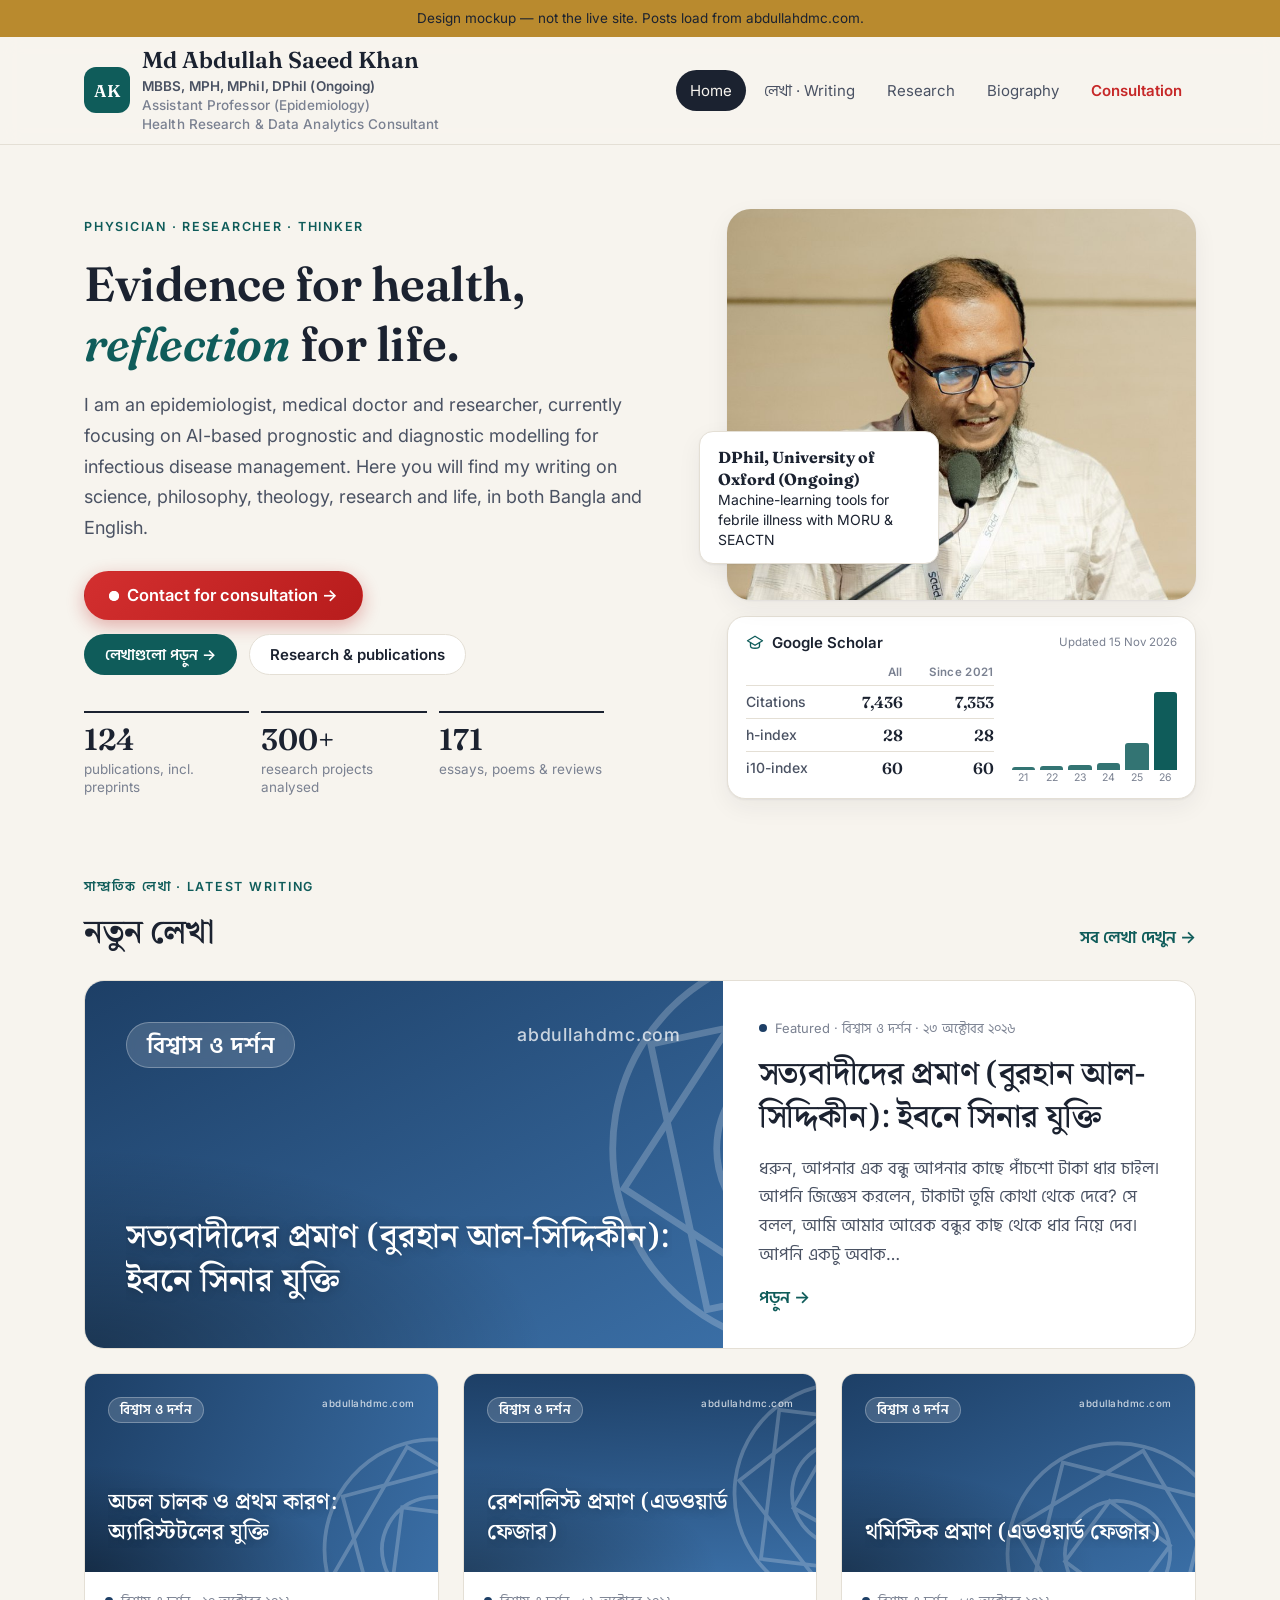
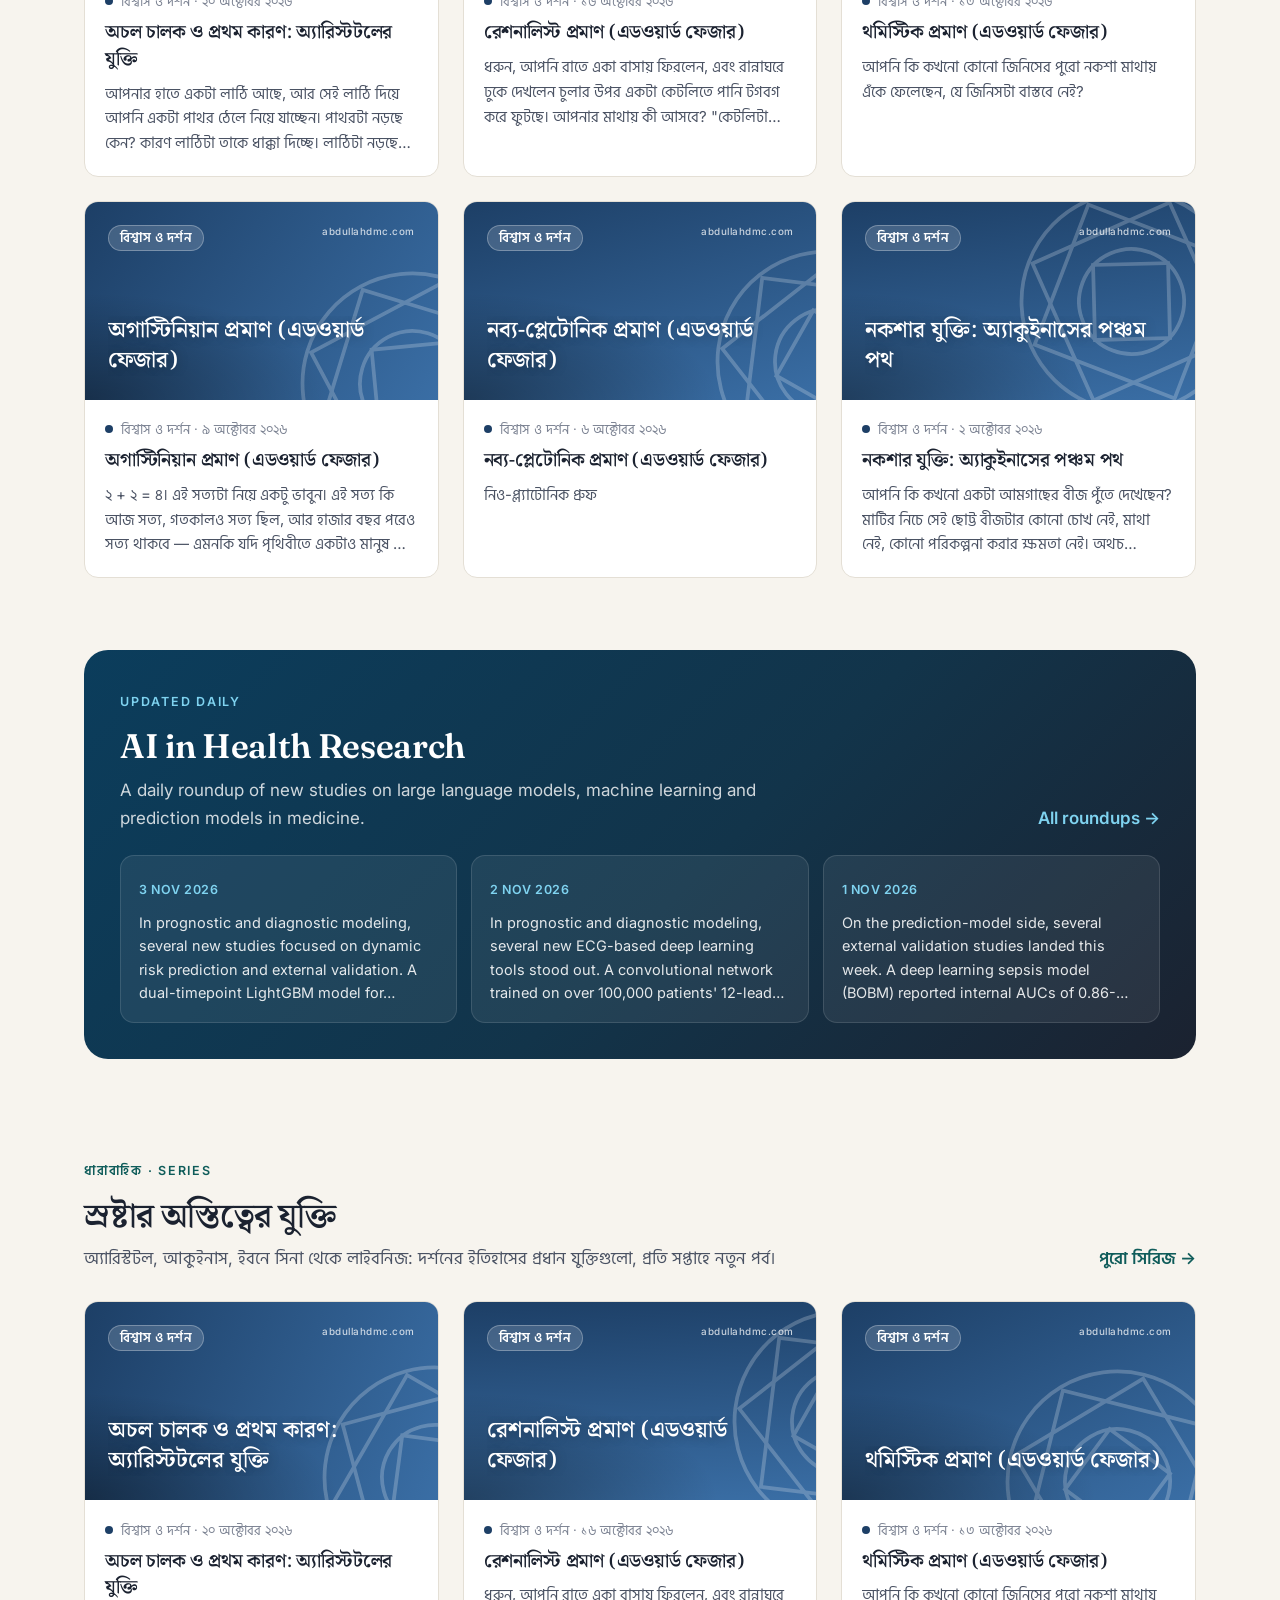
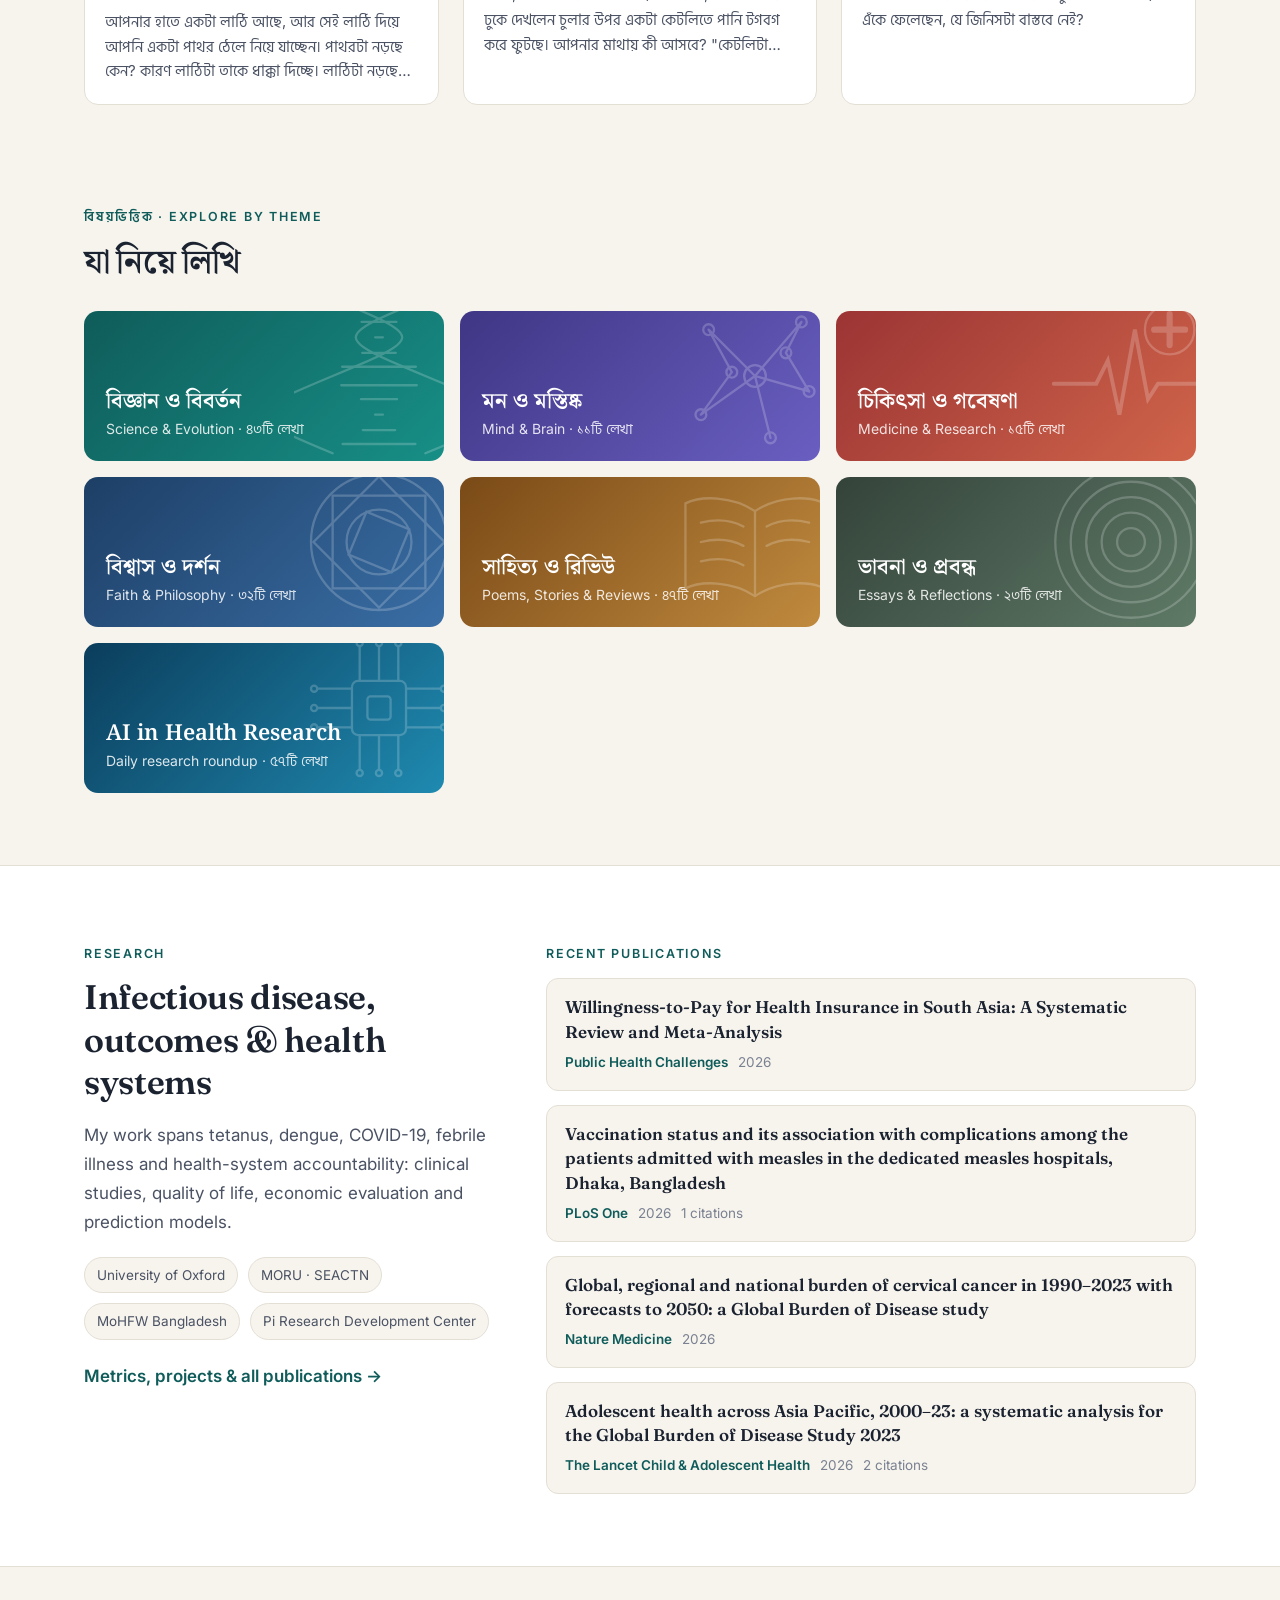
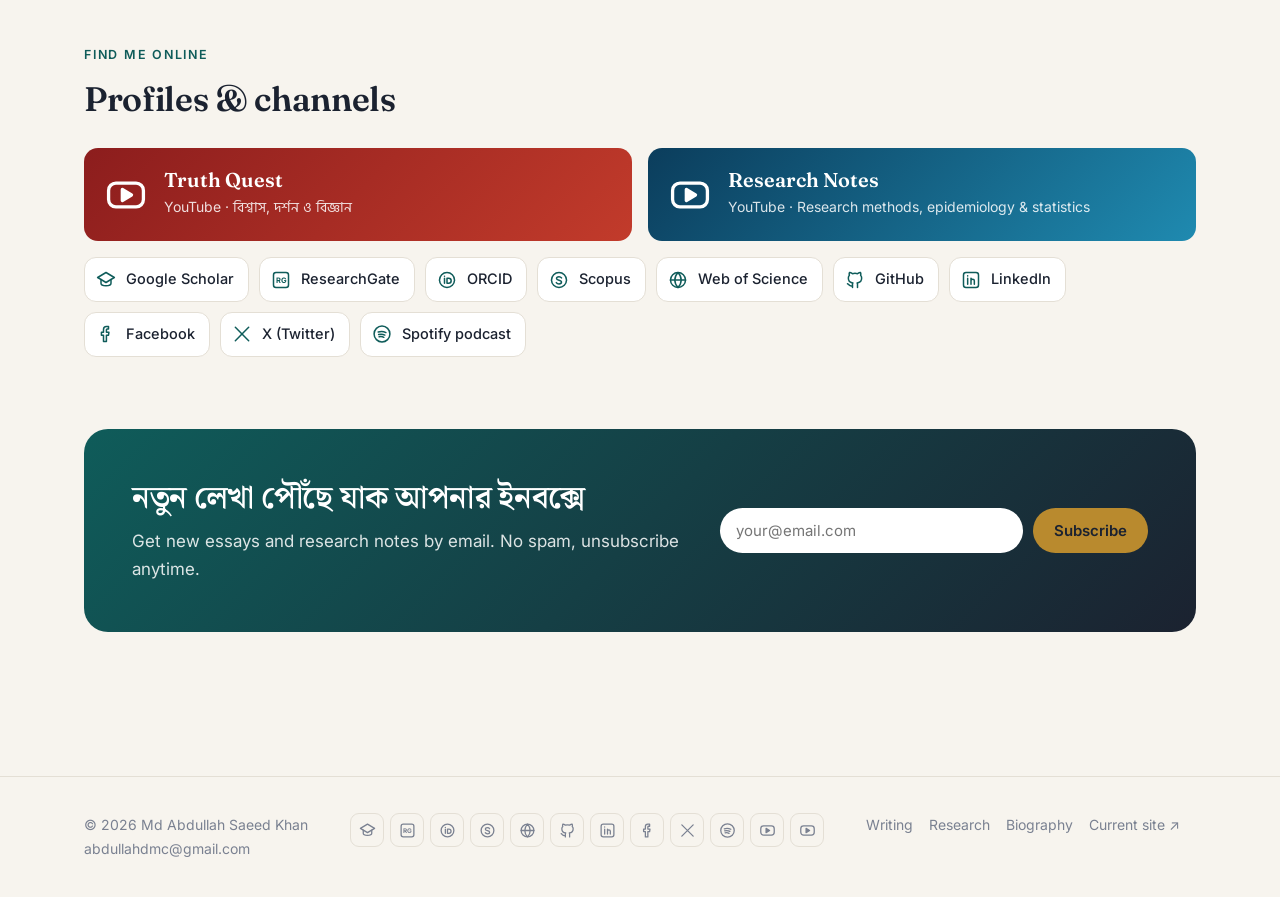
==== commit cf081316: "Theme 2.0.5: DPhil (Ongoing); Epidemiologist & Public Health Specialist Co-Authored-By: Claude Opus " ====
--- a/docs/index.html
+++ b/docs/index.html
@@ -7,7 +7,7 @@
 <meta name="description" content="Physician, epidemiologist and writer. Research on infectious disease and public health, and essays in Bangla on science, mind and faith.">
 <link rel="preconnect" href="https://fonts.googleapis.com"><link rel="preconnect" href="https://fonts.gstatic.com" crossorigin>
 <link href="https://fonts.googleapis.com/css2?family=Fraunces:ital,opsz,wght@0,9..144,500;0,9..144,600;1,9..144,500&family=Hind+Siliguri:wght@400;500;600&family=Inter:wght@400;500;600&family=Noto+Serif+Bengali:wght@500;600&display=swap" rel="stylesheet">
-<link rel="stylesheet" href="assets/style.css?v=20261026b">
+<link rel="stylesheet" href="assets/style.css?v=20261029">
 </head>
 <body>
 <div id="site-header"></div>
@@ -31,7 +31,7 @@
   <div class="hero-side">
     <div class="hero-visual">
       <div class="portrait photo" style="background-image:url(assets/portrait.jpg)" role="img" aria-label="Dr. Md Abdullah Saeed Khan speaking at a conference"></div>
-      <div class="badge"><b>DPhil, University of Oxford</b>Machine-learning tools for febrile illness with MORU &amp; SEACTN</div>
+      <div class="badge"><b>DPhil, University of Oxford (Ongoing)</b>Machine-learning tools for febrile illness with MORU &amp; SEACTN</div>
     </div>
     <a class="scholar-card" id="scholar-card" href="research.html" aria-label="Google Scholar citation metrics"></a>
   </div>
@@ -105,7 +105,7 @@
 <script src="assets/feeds.js"></script>
 <script src="assets/profile.js"></script>
 <script src="assets/research.js"></script>
-<script src="assets/site.js?v=20261026b"></script>
+<script src="assets/site.js?v=20261029"></script>
 <script>
   renderChrome("index.html");
   const everything = allPosts();
@@ -146,7 +146,7 @@
   document.getElementById("all-links").innerHTML = linkChips([...PROFILE.links.research, ...PROFILE.links.social]);
   const counts = {};
   everything.forEach(p => counts[p.theme] = (counts[p.theme] || 0) + 1);
-  document.getElementById("themes").innerHTML = Object.entries(THEMES).map(([k, th]) =>
+  document.getElementById("themes").innerHTML = Object.entries(THEMES).filter(([k]) => k !== "podcast").map(([k, th]) =>
     `<a class="theme-tile" href="writing.html?theme=${k}" style="--c1:${th.c1};--c2:${th.c2}">${motifSVG(th.motif)}
       <b>${th.bn}</b><span>${th.en} · ${bn(counts[k] || 0)}টি লেখা</span></a>`).join("");
 </script>
